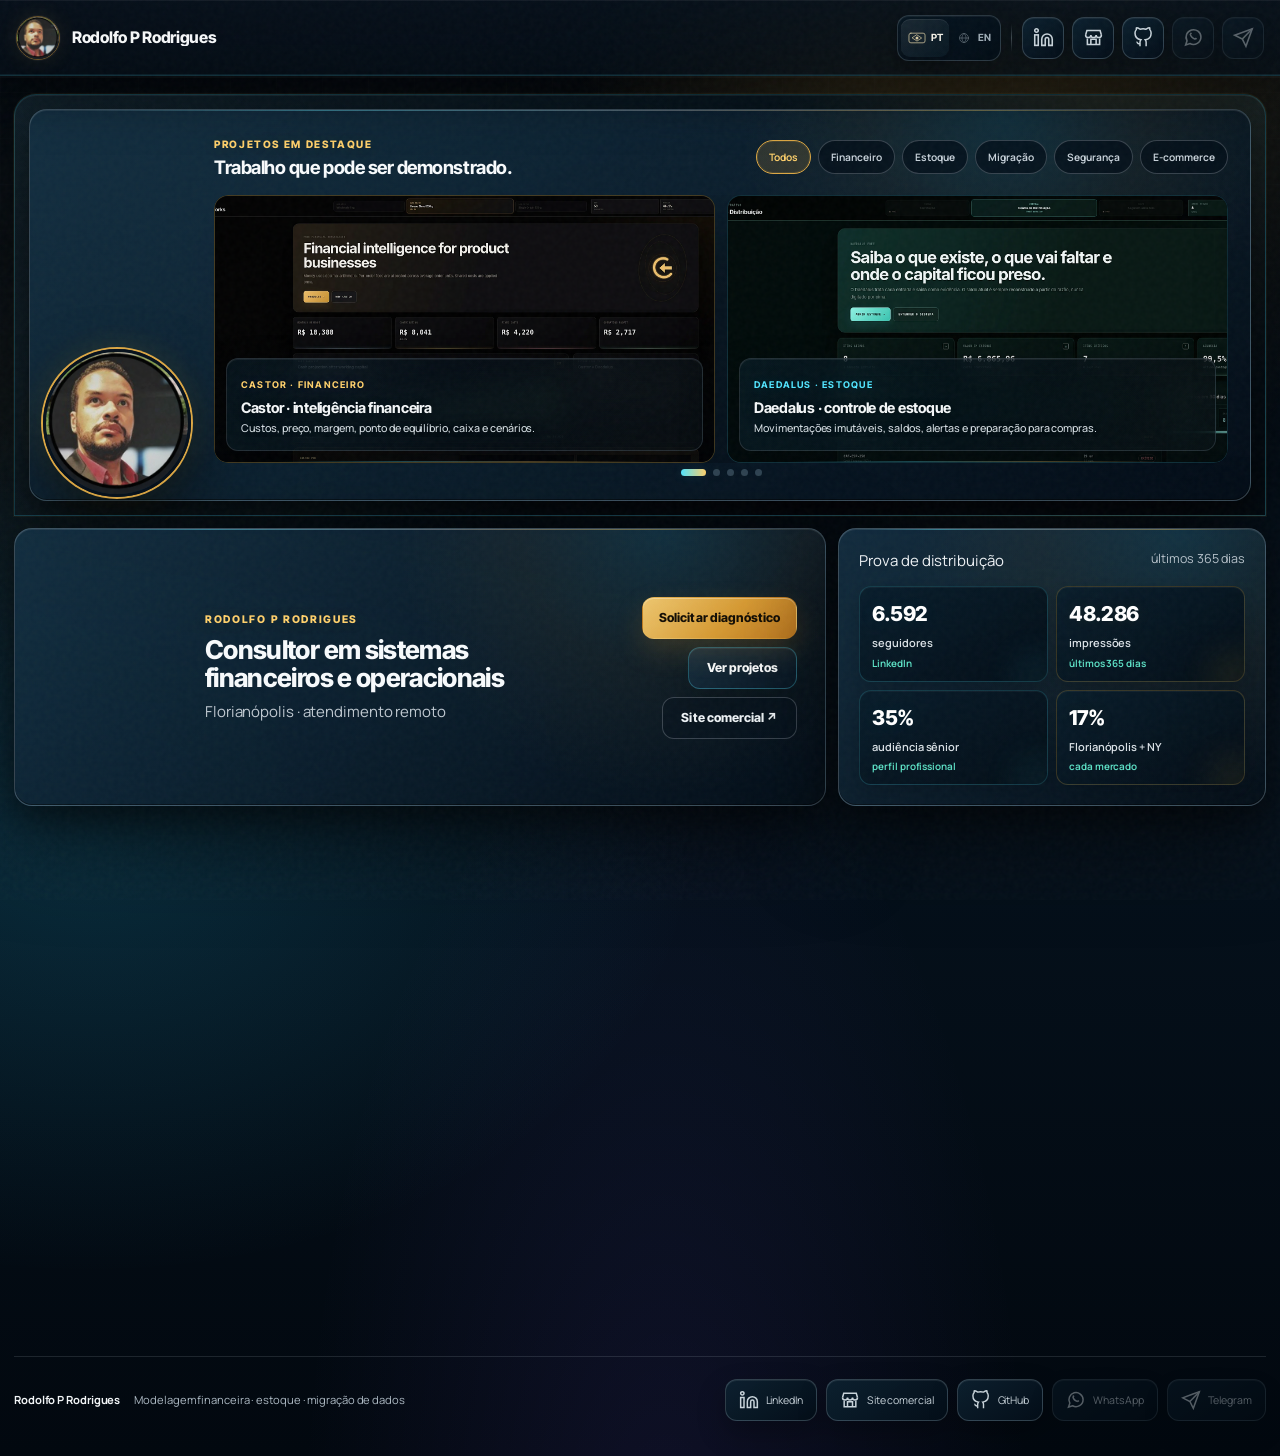
==== index.html @ dbf8c227 "Publish portfolio" ====
<!doctype html>
<html lang="pt-BR">
<head>
  <meta charset="utf-8">
  <meta name="viewport" content="width=device-width,initial-scale=1,viewport-fit=cover">
  <meta name="description" content="Portfólio responsivo de Rodolfo P Rodrigues: modelagem financeira, controle de estoque, migração de planilhas e sistemas de decisão.">
  <meta name="theme-color" content="#07111c">
  <meta name="version" content="0.6.9">
  <title>Rodolfo P Rodrigues · Portfólio</title>
  <meta property="og:title" content="Rodolfo P Rodrigues · Portfólio">
  <meta property="og:description" content="Modelagem financeira, controle de estoque, migração de dados e sistemas de decisão para pequenos negócios.">
  <meta property="og:type" content="website">
  <meta name="twitter:card" content="summary_large_image">
  <link rel="icon" href="assets/favicon.svg" type="image/svg+xml">
  <link rel="manifest" href="manifest.webmanifest">
  <link rel="preconnect" href="https://fonts.googleapis.com">
  <link rel="preconnect" href="https://fonts.gstatic.com" crossorigin>
  <link href="https://fonts.googleapis.com/css2?family=Inter+Tight:wght@500;600;700;800&family=Manrope:wght@400;500;600;700;800&display=swap" rel="stylesheet">
  <link rel="stylesheet" href="styles.css">
</head>
<body>
  <div class="grain" aria-hidden="true"></div>

  <header class="topbar">
    <div class="topbar-inner">
      <a class="brand-identity" href="#inicio" aria-label="Voltar ao início">
        <img src="assets/portrait.webp" alt="" aria-hidden="true" width="720" height="720">
        <strong>Rodolfo P Rodrigues</strong>
      </a>

      <div class="header-utilities" aria-label="Idioma e canais de contato">
        <div id="languageToggle" class="language-switch language-switch-header" role="group" aria-label="Idioma">
          <button type="button" data-lang="pt" aria-pressed="true" aria-label="Português do Brasil">
            <svg class="flag-glyph flag-glyph-br" viewBox="0 0 28 18" aria-hidden="true">
              <rect x="1.5" y="1.5" width="25" height="15" rx="3"></rect>
              <path d="M14 4.2 21.2 9 14 13.8 6.8 9Z"></path>
              <circle cx="14" cy="9" r="2.35"></circle>
            </svg>
            <span>PT</span>
          </button>
          <button type="button" data-lang="en" aria-pressed="false" aria-label="English, international">
            <svg class="flag-glyph globe-glyph" viewBox="0 0 28 18" aria-hidden="true">
              <circle cx="14" cy="9" r="7"></circle>
              <path d="M7 9h14M14 2c2.1 2 3.2 4.3 3.2 7S16.1 14 14 16M14 2c-2.1 2-3.2 4.3-3.2 7S11.9 14 14 16"></path>
            </svg>
            <span>EN</span>
          </button>
        </div>
        <span class="header-utility-divider" aria-hidden="true"></span>
        <div id="headerContacts" class="header-contact-row" aria-label="Canais de contato"></div>
      </div>
    </div>
  </header>


  <div class="scroll-progress" aria-hidden="true"><span id="scrollProgress"></span></div>
  <div id="siteToast" class="site-toast" role="status" aria-live="polite"></div>

  <main id="inicio">
    <!-- DESKTOP COMMAND CENTER -->
    <section class="layout desktop-command" aria-label="Portfólio desktop">
      <article class="hero-board">
        <section class="panel projects-panel hero-projects-panel" id="projetos">
          <header class="panel-heading project-deck-heading">
            <div>
              <p class="overline" data-i18n="featuredProjects">Projetos em destaque</p>
              <h3>Trabalho que pode ser demonstrado.</h3>
            </div>
            <div id="desktopProjectFilters" class="filter-group"></div>
          </header>
          <div class="classic-deck-shell">
            <button id="projectPrev" class="classic-deck-arrow classic-deck-prev" type="button" data-i18n-aria="previousProjects" aria-label="Projetos anteriores">‹</button>
            <div class="project-deck-viewport">
              <div id="desktopProjects" class="project-deck classic-project-deck" aria-live="polite"></div>
            </div>
            <button id="projectNext" class="classic-deck-arrow classic-deck-next" type="button" data-i18n-aria="nextProjects" aria-label="Próximos projetos">›</button>
          </div>
          <div id="projectDeckDots" class="classic-deck-dots" aria-label="Selecionar projeto"></div>
        </section>
        <img class="portrait portrait-desktop" src="assets/portrait.webp" alt="Retrato de Rodolfo P Rodrigues">
      </article>

      <section class="identity-grid" id="visao">
        <article class="profile-panel panel">
          <div>
            <p class="overline">Rodolfo P Rodrigues</p>
            <h2 data-copy="role">Consultor em sistemas financeiros e operacionais</h2>
            <p data-copy="location">Florianópolis · atendimento remoto</p>
          </div>
          <div class="profile-action-stack">
            <div class="profile-actions">
              <a class="cta" href="https://example.com/diagnostico" target="_blank" rel="noreferrer" data-i18n="diagnosis">Solicitar diagnóstico</a>
              <button class="button-secondary" data-scroll="#projetos" type="button" data-i18n="viewProjects">Ver projetos</button>
              <a class="button-ghost" href="https://example.com" target="_blank" rel="noreferrer" data-i18n="commercialSite">Site comercial ↗</a>
            </div>
          </div>
        </article>
        <aside class="metrics-panel panel">
          <header><span data-i18n="distributionProof">Prova de distribuição</span><small data-i18n="last365">últimos 365 dias</small></header>
          <div class="metrics-grid" id="desktopMetrics"></div>
        </aside>
      </section>

      <section class="command-grid">
        <article class="panel about-panel">
          <p class="overline" data-i18n="about">Sobre</p>
          <h3>Operação prática, modelagem rigorosa e software modular.</h3>
          <p>Conecto finanças, estoque, migração de dados e automação analítica para resolver problemas reais de pequenos negócios.</p>
          <ul>
            <li>Preços sem visão real da margem</li>
            <li>Estoque controlado por arquivos divergentes</li>
            <li>Dados espalhados em planilhas incompatíveis</li>
            <li>Decisões sem visão clara de caixa e risco</li>
          </ul>
        </article>

        <article class="panel deliver-panel" id="servicos">
          <p class="overline" data-i18n="deliver">O que entrego</p>
          <div id="desktopDeliverables" class="deliver-list"></div>
        </article>

        <aside class="panel service-cta">
          <div class="target-mark">◎</div>
          <p class="overline" data-i18n="services">Serviços</p>
          <h3>Do diagnóstico à implementação.</h3>
          <p>Projetos personalizados para organizar números, estoque e decisões.</p>
          <a href="https://example.com/diagnostico" target="_blank" rel="noreferrer" data-i18n="knowProcess">Conhecer o processo ↗</a>
        </aside>

      </section>

      <section class="method-board panel" id="metodo">
        <header class="panel-heading">
          <div><p class="overline" data-i18n="workMethod">Método de trabalho</p><h3>Uma sequência clara, sem caixa-preta.</h3></div>
          <a class="button-ghost" href="https://example.com/diagnostico" target="_blank" rel="noreferrer" data-i18n="applyBusiness">Aplicar ao seu negócio ↗</a>
        </header>
        <div id="desktopMethod" class="method-track"></div>
      </section>
    </section>

    <!-- TABLET CONSOLE -->
    <section class="layout tablet-console" aria-label="Portfólio tablet">
      <article class="tablet-hero">
        <div class="tablet-copy">
          <p class="overline" data-i18n="consultingImplementation">Consultoria + implementação</p>
          <h1>Da planilha à <em>operação confiável.</em></h1>
          <p data-copy="headline">Transformo planilhas dispersas em sistemas confiáveis de margem, estoque e decisão.</p>
          <div class="hero-actions">
            <a class="cta" href="https://example.com/diagnostico" target="_blank" rel="noreferrer" data-i18n="diagnosis">Solicitar diagnóstico</a>
            <button class="button-secondary" data-scroll="#tabletProjects" type="button" data-i18n="viewProjects">Ver projetos</button>
          </div>
        </div>
        <div id="tabletFeaturedProject" class="tablet-featured-slot" aria-label="Projeto em destaque"></div>
        <img class="portrait portrait-tablet" src="assets/portrait.webp" alt="Retrato de Rodolfo P Rodrigues">
      </article>

      <section class="tablet-identity panel">
        <div><p class="overline">Rodolfo P Rodrigues</p><h2 data-copy="role">Consultor em sistemas financeiros e operacionais</h2></div>
        <div class="tablet-action-stack">
          <a class="button-ghost" href="https://example.com" target="_blank" rel="noreferrer" data-i18n="commercialSite">Site comercial ↗</a>
        </div>
      </section>

      <section class="metrics-band panel" id="tabletMetrics"></section>

      <section class="tablet-tabs panel">
        <div class="tab-list" role="tablist" aria-label="Conteúdo do portfólio">
          <button role="tab" aria-selected="true" data-tab="overview" data-i18n="navOverview">Visão</button>
          <button role="tab" aria-selected="false" data-tab="services" data-i18n="navServices">Serviços</button>
          <button role="tab" aria-selected="false" data-tab="method" data-i18n="navMethod">Método</button>
        </div>
        <div class="tablet-tab-panel" data-panel="overview">
          <div class="tablet-about"><h3>O problema que resolvo</h3><p>Organizo custos, estoque e dados para que a operação possa ser medida, compreendida e melhorada.</p></div>
          <div class="tablet-deliver" id="tabletDeliverables"></div>
        </div>
        <div class="tablet-tab-panel" data-panel="services" hidden>
          <div class="tablet-service-grid" id="tabletServices"></div>
        </div>
        <div class="tablet-tab-panel" data-panel="method" hidden>
          <div class="tablet-method-grid" id="tabletMethod"></div>
        </div>
      </section>

      <section class="panel tablet-projects" id="tabletProjects">
        <header class="panel-heading"><div><p class="overline">Projetos</p><h3>Casos e demonstrações</h3></div></header>
        <div id="tabletProjectStrip" class="horizontal-scroll"></div>
      </section>

      <section class="tablet-bottom-grid">
        <article class="panel"><p class="overline" data-i18n="experience">Experiência</p><div id="tabletExperience"></div></article>
        <article class="panel commercial-bridge"><p class="overline">Próximo passo</p><h3>Leve o diagnóstico para o site comercial.</h3><a class="cta" href="https://example.com/diagnostico" data-i18n="diagnosis">Solicitar diagnóstico</a></article>
      </section>
    </section>

    <!-- MOBILE DOSSIER -->
    <section class="layout mobile-dossier" aria-label="Portfólio mobile">
      <article class="mobile-hero">
        <div id="mobileFeaturedProject" class="mobile-featured-slot" aria-label="Projeto em destaque"></div>
        <div class="mobile-hero-shade"></div>
        <img class="portrait portrait-mobile" src="assets/portrait.webp" alt="Retrato de Rodolfo P Rodrigues">
      </article>

      <section class="mobile-identity">
        <p class="overline">Rodolfo P Rodrigues</p>
        <h1 data-copy="role">Consultor em sistemas financeiros e operacionais</h1>
        <p data-copy="headline">Transformo planilhas dispersas em sistemas confiáveis de margem, estoque e decisão.</p>
        <div class="mobile-actions">
          <a class="cta cta-diagnosis" href="https://example.com/diagnostico" data-i18n="diagnosis">Solicitar diagnóstico</a>
          <a class="button-secondary" href="#mobileProjects" data-i18n="viewProjects">Ver projetos</a>
        </div>
      </section>

      <section class="mobile-metrics" id="mobileMetrics"></section>

      <nav class="mobile-tabbar" aria-label="Seções">
        <button aria-selected="true" data-mobile-tab="overview" data-i18n="navOverview">Visão</button>
        <button aria-selected="false" data-mobile-tab="services" data-i18n="navServices">Serviços</button>
        <button aria-selected="false" data-mobile-tab="projects" data-i18n="navProjects">Projetos</button>
      </nav>

      <section class="mobile-panel" data-mobile-panel="overview">
        <article class="panel compact-panel">
          <p class="overline" data-i18n="whatISolve">O que resolvo</p>
          <h2 data-i18n="clearNumbers">Números claros. Estoque sob controle. Decisões com segurança.</h2>
          <ul><li>Margem e preço</li><li>Movimentações e reposição</li><li>Planilhas e cadastros</li><li>Dashboards e implementação</li></ul>
        </article>
        <article class="panel compact-panel">
          <p class="overline" data-i18n="experience">Experiência</p>
          <div id="mobileExperience"></div>
        </article>
      </section>

      <section class="mobile-panel" data-mobile-panel="services" hidden>
        <div id="mobileServices" class="mobile-service-list"></div>
      </section>

      <section class="mobile-panel" data-mobile-panel="projects" hidden id="mobileProjects">
        <div id="mobileProjectStrip" class="mobile-project-list"></div>
      </section>

      <section class="panel mobile-method">
        <p class="overline" data-i18n="method">Método</p>
        <div id="mobileMethod"></div>
      </section>
    </section>
  </main>

  <footer>
    <div><strong>Rodolfo P Rodrigues</strong><span data-i18n="footerFocus">Modelagem financeira · estoque · migração de dados</span></div>
    <div id="footerContacts" class="footer-contacts" aria-label="Canais de contato"></div>
  </footer>

  <dialog id="projectModal" class="project-modal">
    <button id="modalClose" class="modal-close" aria-label="Fechar">×</button>
    <img id="modalImage" alt="">
    <div><p id="modalTag" class="overline"></p><h2 id="modalTitle"></h2><p id="modalDetail"></p><a id="modalLink" class="cta" target="_blank" rel="noreferrer" data-i18n="knowSolution">Conhecer a solução ↗</a></div>
  </dialog>

  <a class="mobile-sticky-cta" href="https://example.com/diagnostico" data-i18n="diagnosis">Solicitar diagnóstico</a>

  <script src="content.js"></script>
  <script src="app.js"></script>
</body>
</html>
---- styles.css ----
:root{
  --bg:#06101a;--bg2:#0a1723;--surface:#0c1a27;--surface2:#102333;--surface3:#142b3e;
  --text:#f3f6f7;--muted:#9daab5;--gold:#d9a13e;--gold2:#f4c35a;--teal:#37c6ae;
  --line:rgba(255,255,255,.09);--lineGold:rgba(217,161,62,.34);--shadow:0 24px 70px rgba(0,0,0,.36);
  --radius:18px;--max:1360px;
}
*{box-sizing:border-box}html{scroll-behavior:smooth}body{margin:0;background:
  radial-gradient(circle at 82% -20%,rgba(217,161,62,.14),transparent 33%),
  radial-gradient(circle at 10% 82%,rgba(55,198,174,.08),transparent 32%),var(--bg);
  color:var(--text);font:15px/1.5 Inter,ui-sans-serif,system-ui,-apple-system,BlinkMacSystemFont,"Segoe UI",sans-serif;overflow-x:hidden}
body:before{content:"";position:fixed;inset:0;pointer-events:none;background-image:linear-gradient(rgba(255,255,255,.015) 1px,transparent 1px),linear-gradient(90deg,rgba(255,255,255,.015) 1px,transparent 1px);background-size:46px 46px;mask-image:linear-gradient(to bottom,black,transparent 65%);z-index:-1}
.grain{position:fixed;inset:0;pointer-events:none;opacity:.05;z-index:200;background-image:url("data:image/svg+xml,%3Csvg viewBox='0 0 180 180' xmlns='http://www.w3.org/2000/svg'%3E%3Cfilter id='n'%3E%3CfeTurbulence type='fractalNoise' baseFrequency='.95' numOctaves='2' stitchTiles='stitch'/%3E%3C/filter%3E%3Crect width='100%25' height='100%25' filter='url(%23n)' opacity='.6'/%3E%3C/svg%3E")}
a{color:inherit;text-decoration:none}button{font:inherit;color:inherit}img{display:block;max-width:100%}
button,a{outline-offset:3px}button:focus-visible,a:focus-visible{outline:2px solid var(--gold2)}
.topbar{height:64px;position:sticky;top:0;z-index:100;display:flex;align-items:center;gap:28px;padding:0 max(18px,calc((100vw - var(--max))/2));background:rgba(5,13,21,.9);backdrop-filter:blur(18px);border-bottom:1px solid var(--line)}
.brand{display:flex;align-items:center;gap:10px;min-width:260px}.brand img{width:34px;height:34px;border-radius:50%;object-fit:cover;border:1px solid var(--lineGold)}.brand span{display:grid}.brand strong{font-size:.86rem}.brand small{font-size:.67rem;color:var(--muted)}
.desktop-nav{display:flex;gap:22px;margin-left:auto}.desktop-nav a{font-size:.78rem;color:#c8d0d7}.desktop-nav a:hover{color:var(--gold2)}
.top-actions{display:flex;align-items:center;gap:8px}.icon-button,.menu-toggle{height:36px;border:1px solid var(--line);background:#0a1621;border-radius:10px;padding:0 12px;cursor:pointer}.menu-toggle{display:none;font-size:1.1rem}.cta,.button-secondary,.button-ghost{display:inline-flex;align-items:center;justify-content:center;min-height:44px;padding:0 18px;border-radius:12px;font-weight:800;font-size:.78rem;letter-spacing:.01em;cursor:pointer;border:1px solid transparent}
.cta{background:linear-gradient(135deg,var(--gold2),#c88625);color:#171005;box-shadow:0 12px 30px rgba(217,161,62,.18)}
.cta:hover{filter:brightness(1.08)}.cta-small{min-height:36px;padding:0 14px}.button-secondary{background:#111f2d;border-color:var(--lineGold)}.button-ghost{background:transparent;border-color:var(--line);color:#d4dbe1}
.mobile-menu{display:none;position:fixed;inset:64px 0 auto 0;z-index:99;padding:12px 18px 18px;background:#07111bf2;border-bottom:1px solid var(--line);gap:6px}.mobile-menu[hidden]{display:none!important}.mobile-menu a{padding:12px;border-radius:10px;background:#0c1a27}
.layout{width:min(calc(100% - 28px),var(--max));margin:18px auto 0}.tablet-console,.mobile-dossier{display:none}
.panel{background:linear-gradient(145deg,rgba(15,31,45,.97),rgba(8,19,29,.98));border:1px solid var(--line);border-radius:var(--radius);box-shadow:var(--shadow)}
.overline{margin:0 0 7px;color:var(--gold2);font-size:.66rem;font-weight:900;letter-spacing:.15em;text-transform:uppercase}
.hero-board{position:relative;height:326px;overflow:hidden;border-radius:22px 22px 0 0;border:1px solid var(--line);background:linear-gradient(90deg,#06111c 0 41%,rgba(6,17,28,.82) 55%,rgba(6,17,28,.04) 100%)}
.hero-board:after{content:"";position:absolute;inset:auto 0 0;height:76px;background:linear-gradient(transparent,#07111d)}
.hero-copy{position:absolute;z-index:4;left:190px;top:40px;width:560px}.hero-copy h1{font-size:clamp(2.4rem,4.2vw,4.8rem);line-height:.93;letter-spacing:-.055em;margin:0 0 16px;text-transform:uppercase}.hero-copy h1 em{font-style:normal;color:var(--gold2)}.hero-copy>p:not(.overline){width:480px;color:#d0d8de;margin:0;font-size:1.02rem}.hero-pills{display:flex;gap:8px;margin-top:20px;flex-wrap:wrap}.hero-pill{padding:8px 11px;border-radius:9px;border:1px solid var(--lineGold);background:rgba(7,18,28,.72);font-size:.68rem;color:#e4e8eb}
.hero-art{position:absolute;right:-4px;top:-160px;width:760px;z-index:1;filter:saturate(.94)}.hero-art:before{content:"";position:absolute;inset:0;background:linear-gradient(90deg,#06111c 0%,transparent 36%);z-index:2}.hero-art img{width:100%;height:690px;object-fit:cover;object-position:center}
.portrait{object-fit:cover;border-radius:50%;border:3px solid #07111c;box-shadow:0 0 0 2px var(--gold),0 18px 44px rgba(0,0,0,.45);z-index:8}.portrait-desktop{position:absolute;width:146px;height:146px;left:26px;bottom:-8px}
.identity-grid{display:grid;grid-template-columns:1.9fr 1fr;gap:12px;margin-top:12px}.profile-panel{min-height:150px;padding:25px 28px 24px 190px;display:flex;align-items:center;justify-content:space-between;gap:22px}.profile-panel h2{margin:0;font-size:1.45rem;line-height:1.15}.profile-panel p:last-child{margin:7px 0 0;color:var(--muted)}.profile-actions{display:flex;gap:8px;flex-wrap:wrap;justify-content:flex-end}
.metrics-panel{padding:20px}.metrics-panel header{display:flex;justify-content:space-between;color:#d8dfe4}.metrics-panel header small{color:var(--muted)}.metrics-grid{display:grid;grid-template-columns:1fr 1fr;gap:8px;margin-top:13px}.metric{padding:10px 12px;border-radius:12px;background:#08141f;border:1px solid var(--line)}.metric strong{display:block;font-size:1.2rem}.metric span{font-size:.69rem;color:#d1d8de}.metric small{display:block;color:var(--teal);font-size:.62rem}
.command-grid{display:grid;grid-template-columns:1.1fr 1.05fr .78fr;grid-template-areas:"about deliver cta" "projects projects experience";gap:12px;margin-top:12px}.about-panel{grid-area:about}.deliver-panel{grid-area:deliver}.service-cta{grid-area:cta}.projects-panel{grid-area:projects}.experience-panel{grid-area:experience}.command-grid>.panel{padding:22px}.command-grid h3{margin:0 0 8px;font-size:1.05rem}.command-grid p{color:var(--muted);font-size:.78rem}.about-panel ul{list-style:none;padding:0;margin:14px 0 0;display:grid;gap:6px}.about-panel li{position:relative;padding-left:20px;font-size:.73rem;color:#cbd4da}.about-panel li:before{content:"✓";position:absolute;left:0;color:var(--teal);font-weight:900}
.deliver-list{display:grid;grid-template-columns:1fr 1fr;gap:8px}.deliver-item{display:flex;gap:10px;align-items:center;padding:10px;border-radius:11px;background:#08141f;border:1px solid var(--line);font-size:.72rem}.deliver-item svg{width:20px;color:var(--gold)}
.service-cta{background:linear-gradient(145deg,rgba(217,161,62,.13),rgba(11,24,35,.96));display:flex;flex-direction:column;justify-content:center}.target-mark{font-size:3.4rem;color:var(--gold);line-height:1}.service-cta a{color:var(--gold2);font-weight:800;font-size:.75rem}
.panel-heading{display:flex;align-items:end;justify-content:space-between;gap:16px}.panel-heading h3{margin:0}.filter-group{display:flex;gap:6px}.filter-group button{padding:7px 10px;border-radius:999px;border:1px solid var(--line);background:#08141f;font-size:.64rem;cursor:pointer}.filter-group button.active{border-color:var(--gold);color:var(--gold2)}
.project-strip{display:grid;grid-template-columns:repeat(3,1fr);gap:9px;margin-top:14px}.project-card{min-width:0;border:1px solid var(--line);border-radius:13px;overflow:hidden;background:#08141f;cursor:pointer;transition:.2s}.project-card:hover{transform:translateY(-3px);border-color:var(--lineGold)}.project-card img{width:100%;height:118px;object-fit:cover;object-position:top}.project-copy{padding:11px}.project-copy span{color:var(--gold2);font-size:.58rem;text-transform:uppercase;letter-spacing:.13em}.project-copy h4{font-size:.78rem;margin:4px 0}.project-copy p{margin:0;color:var(--muted);font-size:.66rem}
.experience-entry{display:grid;grid-template-columns:34px 1fr;gap:9px;padding:10px 0;border-bottom:1px solid var(--line)}.experience-entry:last-child{border-bottom:0}.experience-icon{width:34px;height:34px;display:grid;place-items:center;border-radius:9px;background:#152b3e;color:var(--gold)}.experience-entry strong{display:block;font-size:.72rem}.experience-entry span{display:block;color:var(--muted);font-size:.65rem}.experience-panel hr{border:0;border-top:1px solid var(--line);margin:14px 0}.mini-method{display:grid;grid-template-columns:1fr 1fr;gap:5px;padding:0;margin:0 0 12px;list-style-position:inside}.mini-method li{font-size:.65rem;color:#cbd4da}.experience-panel>a{font-size:.68rem;color:var(--gold2)}
.method-board{margin:12px 0 34px;padding:22px}.method-track{display:grid;grid-template-columns:repeat(6,1fr);gap:7px;margin-top:15px}.method-step{position:relative;text-align:left;padding:15px 12px;border:1px solid var(--line);border-radius:12px;background:#08141f;cursor:pointer}.method-step:after{content:"";position:absolute;top:26px;right:-8px;width:8px;height:1px;background:var(--gold)}.method-step:last-child:after{display:none}.method-step span{color:var(--gold);font-size:.62rem}.method-step strong{display:block;font-size:.7rem;margin:5px 0}.method-step p{margin:0;color:var(--muted);font-size:.62rem;max-height:0;opacity:0;overflow:hidden;transition:.22s}.method-step.open{border-color:var(--lineGold)}.method-step.open p{max-height:90px;opacity:1;margin-top:7px}
footer{width:min(calc(100% - 28px),var(--max));margin:0 auto;padding:22px 0 35px;border-top:1px solid var(--line);display:flex;justify-content:space-between;color:var(--muted);font-size:.7rem}footer div{display:flex;gap:14px;align-items:center}footer span{display:block}
.project-modal{width:min(900px,calc(100% - 26px));border:1px solid var(--lineGold);border-radius:22px;background:#07121d;color:var(--text);padding:0;box-shadow:0 40px 120px rgba(0,0,0,.65)}.project-modal::backdrop{background:rgba(0,0,0,.78);backdrop-filter:blur(8px)}.project-modal[open]{display:grid;grid-template-columns:1.25fr .75fr}.project-modal>img{width:100%;height:100%;min-height:430px;object-fit:cover;object-position:top}.project-modal>div{padding:34px}.project-modal h2{font-size:1.7rem;line-height:1.1}.project-modal p:not(.overline){color:var(--muted)}.modal-close{position:absolute;right:12px;top:12px;width:38px;height:38px;border-radius:50%;border:1px solid var(--line);background:#07111c;color:white;font-size:1.4rem;cursor:pointer}
.mobile-sticky-cta{display:none}

@media(max-width:1199px){
  .mobile-menu:not([hidden]){display:grid}
  .desktop-command{display:none}.tablet-console{display:block;width:min(calc(100% - 28px),980px)}
  .desktop-nav,.desktop-only{display:none}.menu-toggle{display:inline-flex;align-items:center}.brand{min-width:0}.topbar{padding-inline:14px}.top-actions{margin-left:auto}
  .tablet-hero{position:relative;height:350px;border-radius:22px 22px 0 0;overflow:hidden;border:1px solid var(--line);background:linear-gradient(90deg,#06111c 0 48%,rgba(6,17,28,.25))}
  .tablet-copy{position:absolute;z-index:4;left:45px;top:45px;width:52%}.tablet-copy h1{font-size:clamp(2.7rem,7vw,4.8rem);line-height:.95;letter-spacing:-.05em;margin:0 0 14px}.tablet-copy h1 em{display:block;font-style:normal;color:var(--gold2)}.tablet-copy>p:not(.overline){color:#d0d8de}.hero-actions{display:flex;gap:8px;margin-top:18px}
  .tablet-art{position:absolute;right:-90px;top:-60px;width:590px;height:500px;object-fit:cover}.tablet-hero:after{content:"";position:absolute;inset:0;background:linear-gradient(90deg,rgba(6,17,28,.98) 0 42%,transparent 72%)}
  .portrait-tablet{position:absolute;width:120px;height:120px;left:28px;bottom:-5px}
  .tablet-identity{margin-top:10px;padding:22px 24px 22px 165px;display:flex;justify-content:space-between;align-items:center}.tablet-identity h2{margin:0;font-size:1.25rem}
  .metrics-band{margin-top:10px;padding:10px;display:grid;grid-template-columns:repeat(4,1fr);gap:8px}.metrics-band .metric{text-align:center}
  .tablet-tabs{margin-top:10px;padding:14px}.tab-list{display:flex;gap:7px;border-bottom:1px solid var(--line);padding-bottom:10px}.tab-list button{border:0;background:transparent;color:var(--muted);padding:8px 12px;cursor:pointer}.tab-list button[aria-selected=true]{color:var(--gold2);background:#0b1b28;border-radius:9px}.tablet-tab-panel{padding:18px 5px 5px}.tablet-tab-panel[data-panel=overview]{display:grid;grid-template-columns:.8fr 1.2fr;gap:14px}.tablet-about,.tablet-deliver{padding:18px;border-radius:14px;background:#08141f;border:1px solid var(--line)}.tablet-deliver{display:grid;grid-template-columns:1fr 1fr;gap:7px}.tablet-service-grid{display:grid;grid-template-columns:1fr 1fr;gap:8px}.tablet-method-grid{display:grid;grid-template-columns:repeat(3,1fr);gap:8px}
  .tablet-projects{margin-top:10px;padding:20px}.horizontal-scroll{display:flex;gap:10px;overflow:auto;scroll-snap-type:x mandatory;padding-bottom:5px}.horizontal-scroll .project-card{flex:0 0 52%;scroll-snap-align:start}
  .tablet-bottom-grid{display:grid;grid-template-columns:1fr 1fr;gap:10px;margin:10px 0 30px}.tablet-bottom-grid>.panel{padding:22px}.commercial-bridge{background:linear-gradient(145deg,rgba(217,161,62,.12),rgba(11,24,35,.96))}
  .method-card{padding:14px;border-radius:12px;background:#08141f;border:1px solid var(--line)}.method-card span{color:var(--gold);font-size:.62rem}.method-card strong{display:block;font-size:.75rem;margin:5px 0}.method-card p{margin:0;color:var(--muted);font-size:.65rem}
}
@media(max-width:767px){
  body{padding-bottom:70px}.tablet-console{display:none}.mobile-dossier{display:block;width:100%;margin-top:0}.topbar{height:58px}.brand strong{font-size:.75rem}.brand small{display:none}.cta-small{display:none}.icon-button{height:34px}.menu-toggle{height:34px}
  .mobile-hero{position:relative;height:230px;overflow:hidden;background:#07111c}.mobile-hero-art{position:absolute;right:-80px;top:-90px;width:570px;height:440px;object-fit:cover}.mobile-hero-shade{position:absolute;inset:0;background:linear-gradient(180deg,rgba(6,17,28,.06),rgba(6,17,28,.88)),linear-gradient(90deg,rgba(6,17,28,.82),transparent)}.portrait-mobile{position:absolute;width:96px;height:96px;left:18px;bottom:-2px}
  .mobile-identity{padding:18px 16px 14px}.mobile-identity h1{font-size:1.55rem;line-height:1.08;margin:0 0 10px}.mobile-identity>p:not(.overline){color:var(--muted);margin:0}.mobile-actions{display:grid;grid-template-columns:1fr 1fr;gap:8px;margin-top:16px}
  .mobile-metrics{padding:0 12px 12px;display:grid;grid-template-columns:1fr 1fr;gap:8px}.mobile-metrics .metric{padding:12px}
  .mobile-tabbar{position:sticky;top:58px;z-index:70;display:grid;grid-template-columns:repeat(3,1fr);gap:6px;padding:9px 12px;background:#06101af2;border-block:1px solid var(--line);backdrop-filter:blur(14px)}.mobile-tabbar button{border:1px solid var(--line);border-radius:10px;background:#0a1723;padding:10px 5px;font-size:.72rem;cursor:pointer}.mobile-tabbar button[aria-selected=true]{border-color:var(--gold);color:var(--gold2)}
  .mobile-panel{padding:10px 12px}.compact-panel{padding:18px;margin-bottom:9px}.compact-panel h2{font-size:1.15rem;line-height:1.18}.compact-panel ul{padding-left:18px;color:#cbd4da}.mobile-service-list{display:grid;gap:8px}.mobile-service-card{padding:15px;border-radius:14px;background:#0b1925;border:1px solid var(--line)}.mobile-service-card header{display:flex;gap:10px;align-items:center}.mobile-service-card svg{width:23px;color:var(--gold)}.mobile-service-card h3{font-size:.9rem;margin:0}.mobile-service-card p{font-size:.72rem;color:var(--muted)}.mobile-service-card a{font-size:.7rem;color:var(--gold2)}
  .mobile-project-list{display:grid;gap:10px}.mobile-project-list .project-card img{height:180px}
  .mobile-method{margin:10px 12px 22px;padding:18px}.mobile-method-entry{border-bottom:1px solid var(--line)}.mobile-method-entry button{width:100%;display:flex;align-items:center;justify-content:space-between;padding:13px 0;border:0;background:transparent;text-align:left}.mobile-method-entry button span{color:var(--gold);font-size:.64rem}.mobile-method-entry p{display:none;color:var(--muted);font-size:.72rem;margin:0 0 13px}.mobile-method-entry.open p{display:block}
  footer{display:grid;gap:12px;padding-inline:14px}.mobile-sticky-cta{display:flex;position:fixed;z-index:120;left:12px;right:12px;bottom:calc(10px + env(safe-area-inset-bottom));height:48px;align-items:center;justify-content:center;border-radius:13px;background:linear-gradient(135deg,var(--gold2),#c88625);color:#171005;font-weight:900;box-shadow:0 16px 40px rgba(0,0,0,.48)}
  .project-modal[open]{display:block}.project-modal>img{height:230px;min-height:0}.project-modal>div{padding:22px}
}
@media(max-width:420px){.brand span{display:none}.mobile-actions{grid-template-columns:1fr}.mobile-hero{height:210px}.mobile-hero-art{right:-115px}}
@media(prefers-reduced-motion:reduce){*{scroll-behavior:auto!important;transition:none!important;animation:none!important}}


/* ==========================================================
   v0.3.0 Visual System Upgrade
   Typography, contrast, glass, depth and motion
   ========================================================== */
:root{
  --font-body:"Manrope",ui-sans-serif,system-ui,-apple-system,BlinkMacSystemFont,"Segoe UI",sans-serif;
  --font-display:"Inter Tight","Manrope",ui-sans-serif,system-ui,sans-serif;
  --bg:#030b13;
  --bg2:#07131f;
  --surface:rgba(11,27,41,.78);
  --surface2:rgba(15,36,53,.78);
  --surface3:rgba(20,47,68,.82);
  --text:#f7fafc;
  --muted:#b9c4ce;
  --muted-strong:#d6dee5;
  --gold:#dda845;
  --gold2:#ffd16c;
  --teal:#45d5ba;
  --line:rgba(214,229,240,.13);
  --lineStrong:rgba(225,236,244,.22);
  --lineGold:rgba(238,179,73,.46);
  --glass:linear-gradient(145deg,rgba(18,41,59,.82),rgba(6,18,29,.72));
  --shadow:0 24px 70px rgba(0,0,0,.46),0 3px 16px rgba(0,0,0,.26);
  --shadow-soft:0 16px 44px rgba(0,0,0,.34);
  --shadow-hover:0 28px 80px rgba(0,0,0,.52),0 0 0 1px rgba(236,181,77,.16);
  --radius:18px;
  --ease:cubic-bezier(.2,.78,.22,1);
}
html{color-scheme:dark}
body{
  font-family:var(--font-body);
  font-size:15px;
  line-height:1.62;
  letter-spacing:-.006em;
  background:
    radial-gradient(ellipse at 80% -12%,rgba(217,161,62,.20),transparent 34%),
    radial-gradient(ellipse at 8% 70%,rgba(38,133,156,.13),transparent 35%),
    linear-gradient(180deg,#030a12 0%,#06121d 48%,#030a12 100%);
}
body:after{
  content:"";position:fixed;z-index:-2;inset:-20%;pointer-events:none;
  background:conic-gradient(from 160deg at 70% 18%,transparent 0 20%,rgba(221,168,69,.055) 25%,transparent 31% 100%);
  filter:blur(36px);animation:ambient-drift 18s ease-in-out infinite alternate;
}
@keyframes ambient-drift{to{transform:translate3d(-2.5%,2%,0) rotate(2deg)}}

h1,h2,h3,h4,.brand strong,.overline,.metric strong,.cta,.button-secondary,.button-ghost{
  font-family:var(--font-display);
}
h1,h2,h3,h4{color:var(--text);text-wrap:balance}
p,li{max-width:72ch}
.overline{color:var(--gold2);font-weight:800;letter-spacing:.16em;text-shadow:0 1px 18px rgba(244,195,90,.16)}

.topbar{
  background:linear-gradient(180deg,rgba(7,17,27,.92),rgba(5,14,23,.78));
  border-bottom:1px solid var(--lineStrong);
  box-shadow:0 12px 36px rgba(0,0,0,.24);
  backdrop-filter:blur(22px) saturate(135%);
  -webkit-backdrop-filter:blur(22px) saturate(135%);
  transition:height .3s var(--ease),background .3s var(--ease),box-shadow .3s var(--ease);
}
.topbar.scrolled{background:rgba(4,12,20,.94);box-shadow:0 16px 44px rgba(0,0,0,.42)}
.brand strong{font-weight:750;letter-spacing:.005em}.brand small{color:#aebbc5;font-weight:500}
.desktop-nav a{position:relative;color:#d2d9df;font-weight:600;transition:color .22s var(--ease),transform .22s var(--ease)}
.desktop-nav a:after{content:"";position:absolute;left:50%;right:50%;bottom:-8px;height:2px;background:linear-gradient(90deg,var(--gold),var(--gold2));border-radius:2px;transition:left .25s var(--ease),right .25s var(--ease)}
.desktop-nav a:hover{color:#fff;transform:translateY(-1px)}.desktop-nav a:hover:after{left:0;right:0}
.icon-button,.menu-toggle{background:rgba(11,26,39,.72);border-color:var(--lineStrong);box-shadow:inset 0 1px 0 rgba(255,255,255,.05);transition:.22s var(--ease)}
.icon-button:hover,.menu-toggle:hover{border-color:var(--lineGold);background:rgba(20,42,58,.9);transform:translateY(-1px)}

.panel,
.hero-board,
.tablet-hero,
.tablet-tabs,
.mobile-identity,
.mobile-metrics .metric,
.mobile-tabbar,
.project-modal{
  isolation:isolate;
}
.panel{
  position:relative;
  background:var(--glass);
  border:1px solid var(--lineStrong);
  box-shadow:var(--shadow),inset 0 1px 0 rgba(255,255,255,.055),inset 0 -1px 0 rgba(0,0,0,.28);
  backdrop-filter:blur(18px) saturate(125%);
  -webkit-backdrop-filter:blur(18px) saturate(125%);
  transition:transform .36s var(--ease),border-color .36s var(--ease),box-shadow .36s var(--ease),background .36s var(--ease);
  overflow:hidden;
}
.panel:before{
  content:"";position:absolute;z-index:-1;inset:0;pointer-events:none;
  background:radial-gradient(450px circle at var(--mx,80%) var(--my,0%),rgba(255,255,255,.07),transparent 38%);
  opacity:.78;
}
.panel:after{
  content:"";position:absolute;z-index:-1;left:0;right:0;top:0;height:1px;
  background:linear-gradient(90deg,transparent,rgba(255,255,255,.20),transparent);
}
.panel:hover{border-color:rgba(238,179,73,.33);box-shadow:var(--shadow-hover);transform:translateY(-2px)}

.hero-board{
  border-color:var(--lineStrong);
  box-shadow:0 34px 100px rgba(0,0,0,.56),inset 0 1px 0 rgba(255,255,255,.06);
  background:linear-gradient(90deg,rgba(3,12,20,.98) 0 39%,rgba(5,15,24,.86) 52%,rgba(6,17,28,.04) 100%);
}
.hero-board:before{content:"";position:absolute;z-index:3;inset:0;pointer-events:none;background:linear-gradient(90deg,rgba(255,255,255,.028),transparent 33%),linear-gradient(180deg,rgba(255,255,255,.02),transparent 40%)}
.hero-copy h1{font-family:var(--font-display);font-weight:800;letter-spacing:-.06em;text-shadow:0 4px 30px rgba(0,0,0,.38)}
.hero-copy>p:not(.overline){color:#e0e7ec;font-weight:500;line-height:1.7;text-shadow:0 2px 16px rgba(0,0,0,.5)}
.hero-pill{background:rgba(8,23,35,.72);border-color:rgba(238,179,73,.38);color:#f1f4f6;font-weight:650;box-shadow:inset 0 1px 0 rgba(255,255,255,.04);backdrop-filter:blur(10px);transition:.25s var(--ease)}
.hero-pill:hover{background:rgba(28,49,63,.88);border-color:var(--gold);transform:translateY(-2px)}
.hero-art{filter:saturate(1.02) contrast(1.04);transition:transform 1.1s var(--ease),filter .5s var(--ease)}
.hero-board:hover .hero-art{transform:translate3d(-8px,0,0) scale(1.012);filter:saturate(1.08) contrast(1.07)}
.portrait{border-color:#07111c;box-shadow:0 0 0 2px var(--gold),0 22px 55px rgba(0,0,0,.56),0 0 34px rgba(217,161,62,.13)}

.profile-panel h2{font-size:1.62rem;font-weight:750;line-height:1.1;letter-spacing:-.025em}.profile-panel p:last-child{color:#c0cad2}
.metrics-panel header,.panel-heading{color:#eef2f5}.metrics-panel header small{color:#b7c2cb}
.metric{background:linear-gradient(145deg,rgba(5,17,27,.84),rgba(10,30,43,.72));border-color:var(--lineStrong);box-shadow:inset 0 1px 0 rgba(255,255,255,.04),0 8px 22px rgba(0,0,0,.18);transition:.28s var(--ease)}
.metric:hover{transform:translateY(-2px);border-color:rgba(69,213,186,.32)}
.metric strong{font-size:1.28rem;font-weight:800;color:#fff;letter-spacing:-.03em}.metric span{color:#dbe2e7;font-weight:600}.metric small{color:#5ce0c5;font-weight:650}
.command-grid p,.project-copy p,.method-step p,.experience-entry span{color:#b7c3cc}
.command-grid h3,.panel-heading h3{font-size:1.14rem;font-weight:730;letter-spacing:-.018em}
.about-panel li{color:#d7dfe4}.deliver-item{background:rgba(5,18,29,.72);border-color:var(--lineStrong);color:#eef3f6;font-weight:610;transition:.24s var(--ease)}.deliver-item:hover{transform:translateX(3px);background:rgba(15,37,52,.86);border-color:var(--lineGold)}
.service-cta{background:linear-gradient(145deg,rgba(217,161,62,.17),rgba(9,24,36,.78));}.service-cta p{color:#d2dbe1}.target-mark{text-shadow:0 0 38px rgba(217,161,62,.32)}
.filter-group button{background:rgba(5,17,27,.76);border-color:var(--lineStrong);color:#c8d2da;font-weight:650;transition:.22s var(--ease)}.filter-group button:hover{border-color:var(--lineGold);color:#fff;transform:translateY(-1px)}.filter-group button.active{background:rgba(217,161,62,.16);box-shadow:0 0 0 1px rgba(217,161,62,.16) inset}
.project-card{background:linear-gradient(145deg,rgba(8,24,36,.94),rgba(4,15,25,.92));border-color:var(--lineStrong);box-shadow:0 12px 32px rgba(0,0,0,.24);transition:transform .38s var(--ease),border-color .38s var(--ease),box-shadow .38s var(--ease)}
.project-card img{transition:transform .65s var(--ease),filter .45s var(--ease);filter:saturate(.92) contrast(1.02)}
.project-card:hover{transform:translateY(-6px);border-color:rgba(238,179,73,.52);box-shadow:0 24px 55px rgba(0,0,0,.46),0 0 0 1px rgba(238,179,73,.10)}
.project-card:hover img{transform:scale(1.045);filter:saturate(1.08) contrast(1.08)}
.project-copy h4{font-size:.82rem;line-height:1.25}.project-copy p{line-height:1.55}
.experience-entry strong{color:#f1f5f7;font-weight:680}.experience-icon{background:linear-gradient(145deg,#18344a,#0d2232);border:1px solid var(--lineStrong);box-shadow:inset 0 1px 0 rgba(255,255,255,.06)}
.method-step{background:linear-gradient(145deg,rgba(7,22,34,.88),rgba(4,15,24,.9));border-color:var(--lineStrong);box-shadow:0 9px 25px rgba(0,0,0,.2);transition:.28s var(--ease)}.method-step:hover{transform:translateY(-3px);border-color:var(--lineGold)}.method-step strong{color:#f3f6f8;font-weight:690}.method-step.open{background:linear-gradient(145deg,rgba(29,48,60,.88),rgba(7,21,31,.94));box-shadow:0 18px 42px rgba(0,0,0,.32)}

.cta,.button-secondary,.button-ghost{font-weight:760;letter-spacing:.005em;transition:transform .22s var(--ease),box-shadow .22s var(--ease),filter .22s var(--ease),border-color .22s var(--ease),background .22s var(--ease)}
.cta{position:relative;overflow:hidden;background:linear-gradient(135deg,#ffd76f 0%,#e7aa39 52%,#c88020 100%);box-shadow:0 14px 30px rgba(217,161,62,.24),inset 0 1px 0 rgba(255,255,255,.38)}
.cta:after{content:"";position:absolute;top:-40%;bottom:-40%;width:40px;left:-70px;transform:rotate(18deg);background:linear-gradient(90deg,transparent,rgba(255,255,255,.45),transparent);transition:left .65s var(--ease)}.cta:hover:after{left:calc(100% + 40px)}
.cta:hover{transform:translateY(-2px);box-shadow:0 20px 40px rgba(217,161,62,.34),inset 0 1px 0 rgba(255,255,255,.42)}
.button-secondary{background:linear-gradient(145deg,rgba(24,48,66,.92),rgba(8,22,34,.92));border-color:rgba(238,179,73,.38);box-shadow:inset 0 1px 0 rgba(255,255,255,.06),0 10px 24px rgba(0,0,0,.2)}.button-secondary:hover{transform:translateY(-2px);border-color:var(--gold);background:linear-gradient(145deg,rgba(34,59,77,.96),rgba(10,27,41,.96))}
.button-ghost{border-color:var(--lineStrong);color:#edf2f5;background:rgba(7,20,31,.38)}.button-ghost:hover{transform:translateY(-2px);border-color:var(--lineGold);background:rgba(17,38,53,.7)}

/* Motion system */
.js .reveal{opacity:0;transform:translateY(18px) scale(.992);filter:blur(2px);transition:opacity .65s var(--ease),transform .65s var(--ease),filter .65s var(--ease)}
.js .reveal.is-visible{opacity:1;transform:none;filter:none}
.js .reveal[data-delay="1"]{transition-delay:.06s}.js .reveal[data-delay="2"]{transition-delay:.12s}.js .reveal[data-delay="3"]{transition-delay:.18s}.js .reveal[data-delay="4"]{transition-delay:.24s}
.hero-copy>*{animation:hero-enter .72s var(--ease) both}.hero-copy>*:nth-child(2){animation-delay:.05s}.hero-copy>*:nth-child(3){animation-delay:.12s}.hero-copy>*:nth-child(4){animation-delay:.18s}.portrait-desktop{animation:portrait-enter .8s .12s var(--ease) both}
@keyframes hero-enter{from{opacity:0;transform:translateY(18px);filter:blur(4px)}to{opacity:1;transform:none;filter:none}}
@keyframes portrait-enter{from{opacity:0;transform:translateY(18px) scale(.94)}to{opacity:1;transform:none}}

.project-modal{background:linear-gradient(145deg,rgba(11,28,42,.96),rgba(4,14,23,.98));backdrop-filter:blur(20px) saturate(125%);box-shadow:0 50px 150px rgba(0,0,0,.72),inset 0 1px 0 rgba(255,255,255,.07)}
.project-modal[open]{animation:modal-in .35s var(--ease) both}.project-modal::backdrop{animation:backdrop-in .3s ease both}@keyframes modal-in{from{opacity:0;transform:translateY(18px) scale(.985)}to{opacity:1;transform:none}}@keyframes backdrop-in{from{opacity:0}to{opacity:1}}

footer{color:#aebac4}footer strong{color:#f1f4f6}

@media(max-width:1199px){
  .tablet-hero{border-color:var(--lineStrong);box-shadow:var(--shadow);background:linear-gradient(90deg,rgba(3,12,20,.98) 0 48%,rgba(6,17,28,.22));backdrop-filter:blur(16px)}
  .tablet-copy h1{font-family:var(--font-display);font-weight:800;text-shadow:0 4px 28px rgba(0,0,0,.42)}
  .tablet-copy>p:not(.overline){color:#e0e7eb;font-weight:500}
  .tablet-tabs{background:var(--glass);border-color:var(--lineStrong);box-shadow:var(--shadow);backdrop-filter:blur(18px)}
  .tab-list button{font-family:var(--font-display);font-weight:680;color:#bcc7cf;transition:.22s var(--ease)}.tab-list button:hover{color:#fff;background:rgba(255,255,255,.04);border-radius:9px}.tab-list button[aria-selected=true]{color:var(--gold2);box-shadow:inset 0 0 0 1px rgba(217,161,62,.18)}
  .tablet-about,.tablet-deliver,.method-card{background:linear-gradient(145deg,rgba(7,22,34,.88),rgba(4,15,24,.88));border-color:var(--lineStrong)}
}
@media(max-width:767px){
  body{font-size:15px}.mobile-hero{box-shadow:0 26px 60px rgba(0,0,0,.5)}
  .mobile-identity{background:linear-gradient(180deg,rgba(8,23,35,.95),rgba(5,16,26,.84));border-bottom:1px solid var(--lineStrong);backdrop-filter:blur(16px)}
  .mobile-identity h1{font-family:var(--font-display);font-weight:780;letter-spacing:-.025em}.mobile-identity>p:not(.overline){color:#c9d3db;line-height:1.7}
  .mobile-tabbar{background:rgba(4,13,22,.88);border-color:var(--lineStrong);box-shadow:0 12px 30px rgba(0,0,0,.34);backdrop-filter:blur(20px) saturate(125%)}
  .mobile-tabbar button{font-family:var(--font-display);font-weight:700;border-color:var(--lineStrong);color:#c7d0d8;background:linear-gradient(145deg,rgba(14,32,46,.86),rgba(6,18,28,.9));transition:.22s var(--ease)}.mobile-tabbar button[aria-selected=true]{background:rgba(217,161,62,.14);box-shadow:inset 0 0 0 1px rgba(217,161,62,.16)}
  .mobile-service-card{background:var(--glass);border-color:var(--lineStrong);box-shadow:var(--shadow-soft),inset 0 1px 0 rgba(255,255,255,.05);backdrop-filter:blur(16px);transition:.25s var(--ease)}.mobile-service-card:hover{transform:translateY(-2px);border-color:var(--lineGold)}.mobile-service-card p{color:#bdc8d0;line-height:1.65}
  .mobile-sticky-cta{font-family:var(--font-display);box-shadow:0 18px 44px rgba(0,0,0,.58),0 0 0 1px rgba(255,215,111,.18);transition:transform .22s var(--ease)}.mobile-sticky-cta:active{transform:scale(.985)}
}
@media(prefers-reduced-motion:reduce){body:after{animation:none}.hero-copy>*,.portrait-desktop{animation:none}.js .reveal{opacity:1;transform:none;filter:none}.hero-art,.project-card img{transition:none!important}}

/* Tablet hero legibility correction after rendered QA */
@media (min-width:768px) and (max-width:1199px){
  .tablet-hero{height:390px}
  .tablet-copy{left:44px;top:38px;width:50%}
  .tablet-copy h1{font-size:clamp(2.65rem,6.35vw,3.75rem);line-height:.96;margin-bottom:12px}
  .tablet-copy>p:not(.overline){max-width:390px;font-size:.95rem;line-height:1.62;margin:0}
  .tablet-copy .hero-actions{padding-left:100px;margin-top:16px;gap:7px}
  .tablet-copy .hero-actions .cta,.tablet-copy .hero-actions .button-secondary{min-height:42px;padding-inline:15px}
  .portrait-tablet{width:92px;height:92px;left:34px;bottom:13px}
  .tablet-art{right:-78px;top:-42px;width:580px;height:500px}
  .tablet-identity{padding:22px 24px}
}


/* ==========================================================
   v0.4.0 Contrast, Depth & Subtle Neon Layer
   ========================================================== */
:root{
  --cyan:#52e5ff;
  --cyan-soft:rgba(82,229,255,.18);
  --cyan-line:rgba(82,229,255,.34);
  --violet:#9c7cff;
  --gold-neon:#ffd978;
  --gold-glow:rgba(255,199,77,.22);
  --panel-top:rgba(20,48,67,.90);
  --panel-bottom:rgba(4,14,24,.94);
  --shadow-deep:0 34px 90px rgba(0,0,0,.58),0 12px 28px rgba(0,0,0,.34);
  --shadow-neon:0 26px 76px rgba(0,0,0,.56),0 0 0 1px rgba(82,229,255,.08),0 0 34px rgba(82,229,255,.055),0 0 48px rgba(255,199,77,.045);
}
body{
  background:
    radial-gradient(ellipse at 78% -8%,rgba(255,186,54,.23),transparent 31%),
    radial-gradient(ellipse at 7% 58%,rgba(36,192,233,.16),transparent 36%),
    radial-gradient(ellipse at 52% 108%,rgba(132,92,255,.10),transparent 39%),
    linear-gradient(180deg,#02070d 0%,#06131f 47%,#02080f 100%);
}
.grain:before,.grain:after{
  content:"";position:absolute;pointer-events:none;filter:blur(34px);opacity:.24;
}
.grain:before{
  width:48vw;height:12vh;right:-8vw;top:14vh;
  background:linear-gradient(90deg,transparent,rgba(82,229,255,.34),rgba(255,193,64,.22),transparent);
  transform:rotate(-7deg);
}
.grain:after{
  width:38vw;height:10vh;left:-13vw;top:62vh;
  background:linear-gradient(90deg,transparent,rgba(156,124,255,.26),rgba(82,229,255,.20),transparent);
  transform:rotate(9deg);
}
.topbar{
  border-bottom-color:rgba(82,229,255,.14);
  box-shadow:0 18px 55px rgba(0,0,0,.44),0 1px 0 rgba(255,255,255,.055) inset,0 -1px 0 rgba(82,229,255,.08) inset;
}
.topbar.scrolled{box-shadow:0 24px 70px rgba(0,0,0,.58),0 -1px 0 rgba(82,229,255,.14) inset}
.brand img{box-shadow:0 0 0 1px rgba(255,209,108,.42),0 0 20px rgba(255,188,54,.14)}
.desktop-nav a:after{background:linear-gradient(90deg,var(--cyan),var(--gold2));box-shadow:0 0 11px rgba(82,229,255,.34)}
.icon-button:hover,.menu-toggle:hover{
  border-color:var(--cyan-line);
  box-shadow:0 10px 28px rgba(0,0,0,.28),0 0 18px rgba(82,229,255,.08),inset 0 1px 0 rgba(255,255,255,.07);
}
.panel{
  transform-style:preserve-3d;
  background:linear-gradient(145deg,var(--panel-top),var(--panel-bottom));
  border-color:rgba(210,232,244,.24);
  box-shadow:var(--shadow-deep),inset 0 1px 0 rgba(255,255,255,.085),inset 0 -1px 0 rgba(0,0,0,.44);
  will-change:transform;
}
.panel:before{
  background:radial-gradient(480px circle at var(--mx,80%) var(--my,0%),rgba(82,229,255,.105),rgba(255,199,77,.045) 30%,transparent 56%);
  opacity:.92;
}
.panel:after{
  height:1px;
  background:linear-gradient(90deg,transparent 4%,rgba(82,229,255,.38) 24%,rgba(255,255,255,.22) 52%,rgba(255,199,77,.33) 78%,transparent 96%);
  box-shadow:0 0 16px rgba(82,229,255,.08);
}
.panel:hover{
  border-color:rgba(82,229,255,.29);
  box-shadow:var(--shadow-neon);
  transform:perspective(1100px) translateY(-4px) rotateX(var(--tilt-x,0deg)) rotateY(var(--tilt-y,0deg));
}
.hero-board{
  border-color:rgba(82,229,255,.20);
  box-shadow:0 44px 125px rgba(0,0,0,.68),0 0 0 1px rgba(255,205,94,.07),inset 0 1px 0 rgba(255,255,255,.075);
  background:
    radial-gradient(circle at 69% 28%,rgba(82,229,255,.09),transparent 25%),
    radial-gradient(circle at 92% 10%,rgba(255,186,54,.12),transparent 31%),
    linear-gradient(90deg,rgba(2,8,14,.99) 0 39%,rgba(5,15,24,.89) 54%,rgba(6,17,28,.04) 100%);
}
.hero-board:before{background:linear-gradient(90deg,rgba(255,255,255,.036),transparent 31%),linear-gradient(180deg,rgba(82,229,255,.026),transparent 44%)}
.hero-board:after{background:linear-gradient(transparent,rgba(2,9,15,.92)),linear-gradient(90deg,transparent 42%,rgba(82,229,255,.04),rgba(255,190,58,.04))}
.hero-copy h1{text-shadow:0 5px 35px rgba(0,0,0,.62),0 0 34px rgba(82,229,255,.055)}
.hero-copy h1 em{
  color:transparent;background:linear-gradient(100deg,#ffe092 5%,#e7ab3a 50%,#ffd66e 100%);
  -webkit-background-clip:text;background-clip:text;filter:drop-shadow(0 0 18px rgba(255,193,58,.12));
}
.hero-pill{
  border-color:rgba(82,229,255,.24);
  background:linear-gradient(145deg,rgba(10,31,45,.78),rgba(5,17,28,.84));
  box-shadow:inset 0 1px 0 rgba(255,255,255,.055),0 8px 20px rgba(0,0,0,.18);
}
.hero-pill:nth-child(2){border-color:rgba(255,199,77,.30)}
.hero-pill:nth-child(3){border-color:rgba(156,124,255,.26)}
.hero-pill:hover{border-color:var(--cyan);box-shadow:0 0 22px rgba(82,229,255,.10)}
.hero-art{filter:saturate(1.10) contrast(1.08) brightness(.96) drop-shadow(-22px 28px 32px rgba(0,0,0,.34))}
.hero-board:hover .hero-art{filter:saturate(1.16) contrast(1.11) brightness(1.01) drop-shadow(-26px 32px 38px rgba(0,0,0,.42))}
.portrait{box-shadow:0 0 0 2px var(--gold),0 24px 60px rgba(0,0,0,.62),0 0 36px rgba(255,193,54,.16),0 0 70px rgba(82,229,255,.055)}
.metric{
  position:relative;overflow:hidden;border-color:rgba(82,229,255,.18);
  background:linear-gradient(145deg,rgba(8,28,42,.91),rgba(3,13,22,.94));
}
.metric:after{
  content:"";position:absolute;width:54px;height:54px;right:-18px;bottom:-24px;border-radius:50%;
  background:var(--cyan-soft);filter:blur(18px);opacity:.42;
}
.metric:nth-child(even){border-color:rgba(255,199,77,.20)}
.metric:nth-child(even):after{background:var(--gold-glow)}
.metric:hover{border-color:var(--cyan-line);box-shadow:0 16px 35px rgba(0,0,0,.32),0 0 24px rgba(82,229,255,.075)}
.metric strong{text-shadow:0 0 18px rgba(82,229,255,.08)}
.metric:nth-child(even) strong{text-shadow:0 0 18px rgba(255,199,77,.08)}
.deliver-item{border-color:rgba(82,229,255,.15);box-shadow:inset 0 1px 0 rgba(255,255,255,.045)}
.deliver-item svg{color:var(--cyan);filter:drop-shadow(0 0 8px rgba(82,229,255,.18))}
.deliver-item:nth-child(even) svg{color:var(--gold2);filter:drop-shadow(0 0 8px rgba(255,199,77,.16))}
.deliver-item:hover{
  border-color:var(--cyan-line);
  box-shadow:inset 0 1px 0 rgba(255,255,255,.07),0 10px 26px rgba(0,0,0,.22),0 0 18px rgba(82,229,255,.055);
}
.service-cta{
  border-color:rgba(255,199,77,.31);
  background:radial-gradient(circle at 25% 20%,rgba(255,199,77,.17),transparent 36%),linear-gradient(145deg,rgba(45,38,26,.75),rgba(8,22,34,.92));
}
.target-mark{color:var(--gold-neon);text-shadow:0 0 16px rgba(255,199,77,.25),0 0 42px rgba(255,199,77,.12)}
.project-card{
  position:relative;border-color:rgba(82,229,255,.17);
  box-shadow:0 18px 42px rgba(0,0,0,.36),inset 0 1px 0 rgba(255,255,255,.045);
}
.project-card:after{
  content:"";position:absolute;inset:auto 12% 0;height:1px;
  background:linear-gradient(90deg,transparent,var(--cyan),var(--gold2),transparent);
  opacity:.28;transition:opacity .35s var(--ease),inset .35s var(--ease);
}
.project-card:hover{
  border-color:rgba(82,229,255,.38);
  box-shadow:0 30px 75px rgba(0,0,0,.58),0 0 30px rgba(82,229,255,.07),0 0 45px rgba(255,199,77,.045);
}
.project-card:hover:after{inset:auto 4% 0;opacity:.68}
.project-copy span{color:var(--cyan);text-shadow:0 0 11px rgba(82,229,255,.15)}
.project-card:nth-child(2) .project-copy span{color:var(--gold2);text-shadow:0 0 11px rgba(255,199,77,.14)}
.project-card:nth-child(3) .project-copy span{color:#b59cff;text-shadow:0 0 11px rgba(156,124,255,.15)}
.method-track{position:relative}
.method-track:before{
  content:"";position:absolute;left:4%;right:4%;top:27px;height:1px;
  background:linear-gradient(90deg,transparent,rgba(82,229,255,.44),rgba(255,199,77,.50),rgba(156,124,255,.38),transparent);
  box-shadow:0 0 16px rgba(82,229,255,.11);
}
.method-step{z-index:1;border-color:rgba(82,229,255,.15)}
.method-step span{color:var(--cyan);text-shadow:0 0 10px rgba(82,229,255,.18)}
.method-step:nth-child(even) span{color:var(--gold2);text-shadow:0 0 10px rgba(255,199,77,.15)}
.method-step:hover,.method-step.open{border-color:rgba(82,229,255,.34);box-shadow:0 22px 54px rgba(0,0,0,.42),0 0 25px rgba(82,229,255,.06)}
.cta{
  color:#130e05;background:linear-gradient(135deg,#ffe59a 0%,#f0b544 47%,#c97f1d 100%);
  box-shadow:0 16px 36px rgba(224,151,33,.31),0 0 24px rgba(255,199,77,.085),inset 0 1px 0 rgba(255,255,255,.48);
}
.cta:hover{box-shadow:0 24px 48px rgba(224,151,33,.42),0 0 32px rgba(255,199,77,.13),inset 0 1px 0 rgba(255,255,255,.52)}
.button-secondary{
  border-color:rgba(82,229,255,.30);
  box-shadow:inset 0 1px 0 rgba(255,255,255,.065),0 12px 28px rgba(0,0,0,.28),0 0 20px rgba(82,229,255,.045);
}
.button-secondary:hover{border-color:var(--cyan);box-shadow:0 18px 38px rgba(0,0,0,.38),0 0 26px rgba(82,229,255,.09)}
.button-ghost:hover{border-color:rgba(156,124,255,.42);box-shadow:0 0 24px rgba(156,124,255,.055)}
.project-modal{
  border-color:rgba(82,229,255,.26);
  box-shadow:0 64px 175px rgba(0,0,0,.78),0 0 55px rgba(82,229,255,.065),0 0 75px rgba(255,199,77,.035),inset 0 1px 0 rgba(255,255,255,.08);
}
@media(max-width:1199px){
  .tablet-hero{border-color:rgba(82,229,255,.19);box-shadow:0 34px 90px rgba(0,0,0,.58),0 0 35px rgba(82,229,255,.045)}
  .metrics-band,.tablet-tabs{border-color:rgba(82,229,255,.17)}
}
@media(max-width:767px){
  .grain:before,.grain:after{opacity:.13}
  .mobile-hero{box-shadow:0 30px 70px rgba(0,0,0,.62),0 0 28px rgba(82,229,255,.04)}
  .mobile-tabbar button[aria-selected=true]{
    color:#fff0bd;border-color:rgba(255,199,77,.42);
    box-shadow:inset 0 0 0 1px rgba(255,199,77,.17),0 0 18px rgba(255,199,77,.055);
  }
  .mobile-service-card{border-color:rgba(82,229,255,.16)}
  .mobile-service-card svg{color:var(--cyan);filter:drop-shadow(0 0 7px rgba(82,229,255,.15))}
  .mobile-sticky-cta{box-shadow:0 20px 48px rgba(0,0,0,.66),0 0 26px rgba(255,199,77,.10),0 0 0 1px rgba(255,224,148,.20)}
}
button:focus-visible,a:focus-visible{outline:2px solid var(--cyan);box-shadow:0 0 0 4px rgba(82,229,255,.13)}
@media(prefers-reduced-motion:reduce){.panel:hover{transform:none}}


/* ==========================================================
   v0.5.0 Language, Contact Dock, CTA Balance & Scroll Narrative
   ========================================================== */

/* Explicit bilingual segmented control */
.language-switch{
  height:38px;
  display:grid;
  grid-template-columns:1fr 1fr;
  padding:3px;
  border:1px solid rgba(210,232,244,.18);
  border-radius:12px;
  background:linear-gradient(145deg,rgba(8,24,36,.84),rgba(3,13,22,.92));
  box-shadow:inset 0 1px 0 rgba(255,255,255,.055),0 10px 26px rgba(0,0,0,.24);
}
.language-switch button{
  min-width:66px;
  height:30px;
  display:flex;
  align-items:center;
  justify-content:center;
  gap:7px;
  padding:0 9px;
  border:0;
  border-radius:8px;
  background:transparent;
  color:#9eabb5;
  cursor:pointer;
  font:700 .68rem/1 var(--font-display);
  transition:color .22s var(--ease),background .22s var(--ease),box-shadow .22s var(--ease),transform .22s var(--ease);
}
.language-switch button img{
  width:18px;
  height:12px;
  border-radius:2px;
  box-shadow:0 0 0 1px rgba(255,255,255,.13);
}
.language-switch button:hover{
  color:#eef4f7;
}
.language-switch button.active{
  color:#fff5d6;
  background:linear-gradient(145deg,rgba(217,161,62,.20),rgba(82,229,255,.075));
  box-shadow:inset 0 1px 0 rgba(255,255,255,.10),0 5px 14px rgba(0,0,0,.24);
}

/* Quieter, better aligned diagnosis CTA */
.top-actions{
  align-items:center;
}
.cta-diagnosis{
  min-height:38px;
  height:38px;
  padding-inline:16px;
  background:linear-gradient(135deg,#edc66f 0%,#d69a33 55%,#b9751e 100%);
  box-shadow:0 10px 24px rgba(190,122,26,.20),inset 0 1px 0 rgba(255,255,255,.32);
}
.cta-diagnosis:after{
  display:none;
}
.cta-diagnosis:hover{
  transform:translateY(-1px);
  filter:brightness(1.045);
  box-shadow:0 14px 30px rgba(190,122,26,.27),inset 0 1px 0 rgba(255,255,255,.36);
}
.profile-actions{
  align-items:center;
}
.profile-actions > *{
  min-height:42px;
}
.profile-actions .cta-diagnosis,
.profile-actions .cta{
  box-shadow:0 12px 28px rgba(190,122,26,.21),inset 0 1px 0 rgba(255,255,255,.30);
}

/* Scroll progress makes the movement legible */
.scroll-progress{
  position:fixed;
  z-index:140;
  left:0;
  right:0;
  top:64px;
  height:2px;
  pointer-events:none;
  background:rgba(255,255,255,.025);
}
.scroll-progress span{
  display:block;
  width:100%;
  height:100%;
  transform:scaleX(0);
  transform-origin:left center;
  background:linear-gradient(90deg,var(--cyan),var(--gold2),var(--violet));
  box-shadow:0 0 12px rgba(82,229,255,.26);
  will-change:transform;
}
.desktop-nav a.active{
  color:#fff;
}
.desktop-nav a.active:after{
  left:0;
  right:0;
}

/* Clear scroll cue, removed after the first movement */
.scroll-cue{
  position:absolute;
  z-index:12;
  left:50%;
  bottom:13px;
  transform:translateX(-50%);
  display:flex;
  align-items:center;
  gap:8px;
  padding:5px 9px;
  border:0;
  background:rgba(3,12,20,.42);
  color:#d6e0e7;
  border-radius:999px;
  font:700 .60rem/1 var(--font-display);
  letter-spacing:.12em;
  text-transform:uppercase;
  cursor:pointer;
  backdrop-filter:blur(10px);
  transition:opacity .35s var(--ease),transform .35s var(--ease);
}
.scroll-cue i{
  position:relative;
  width:14px;
  height:20px;
  border:1px solid rgba(255,255,255,.32);
  border-radius:8px;
}
.scroll-cue i:after{
  content:"";
  position:absolute;
  left:50%;
  top:4px;
  width:2px;
  height:4px;
  border-radius:2px;
  background:var(--gold2);
  transform:translateX(-50%);
  animation:scrollDot 1.55s ease-in-out infinite;
}
.scroll-cue.hidden{
  opacity:0;
  transform:translate(-50%,8px);
  pointer-events:none;
}
@keyframes scrollDot{
  0%,100%{transform:translate(-50%,0);opacity:.45}
  50%{transform:translate(-50%,7px);opacity:1}
}

/* Contact dock uses inline SVG and stays independent of external icon CDNs */
.contact-dock{
  position:fixed;
  z-index:115;
  right:13px;
  top:50%;
  transform:translateY(-50%);
  display:grid;
  gap:7px;
  padding:7px;
  border:1px solid rgba(210,232,244,.18);
  border-radius:16px;
  background:linear-gradient(145deg,rgba(13,31,44,.80),rgba(3,12,20,.88));
  box-shadow:0 20px 55px rgba(0,0,0,.45),inset 0 1px 0 rgba(255,255,255,.065);
  backdrop-filter:blur(16px) saturate(125%);
}
.contact-button{
  position:relative;
  width:39px;
  height:39px;
  display:inline-flex;
  align-items:center;
  justify-content:center;
  border:1px solid rgba(210,232,244,.14);
  border-radius:11px;
  background:rgba(5,17,27,.72);
  color:#c8d3da;
  cursor:pointer;
  transition:transform .24s var(--ease),border-color .24s var(--ease),color .24s var(--ease),box-shadow .24s var(--ease),background .24s var(--ease);
}
.contact-button svg{
  width:19px;
  height:19px;
}
.contact-button:hover{
  transform:translateX(-4px);
  color:#fff;
  border-color:rgba(82,229,255,.38);
  background:rgba(10,31,45,.90);
  box-shadow:0 12px 28px rgba(0,0,0,.35),0 0 20px rgba(82,229,255,.075);
}
.contact-button:after{
  content:attr(data-label);
  position:absolute;
  right:calc(100% + 9px);
  top:50%;
  transform:translate(6px,-50%);
  padding:6px 8px;
  border-radius:7px;
  background:#030b12;
  border:1px solid rgba(255,255,255,.11);
  color:#e8eef2;
  white-space:nowrap;
  font:700 .62rem/1 var(--font-display);
  opacity:0;
  pointer-events:none;
  transition:opacity .20s var(--ease),transform .20s var(--ease);
}
.contact-button:hover:after,
.contact-button:focus-visible:after{
  opacity:1;
  transform:translate(0,-50%);
}
.contact-linkedin:hover{color:#65b8ff}
.contact-commercial:hover{color:var(--gold2);border-color:rgba(255,199,77,.38)}
.contact-github:hover{color:#fff}
.contact-whatsapp:hover{color:#52df88;border-color:rgba(82,223,136,.34)}
.contact-telegram:hover{color:#5dc7ff;border-color:rgba(93,199,255,.34)}
.contact-button.is-disabled{
  opacity:.42;
  cursor:not-allowed;
}
.contact-button.is-disabled:hover{
  transform:none;
  box-shadow:none;
  border-color:rgba(210,232,244,.14);
}

.site-toast{
  position:fixed;
  z-index:210;
  left:50%;
  bottom:24px;
  max-width:min(520px,calc(100% - 28px));
  padding:11px 15px;
  border:1px solid rgba(255,199,77,.27);
  border-radius:12px;
  background:rgba(4,14,23,.94);
  color:#e7edf1;
  box-shadow:0 18px 60px rgba(0,0,0,.55);
  transform:translate(-50%,18px);
  opacity:0;
  pointer-events:none;
  transition:opacity .28s var(--ease),transform .28s var(--ease);
}
.site-toast.show{
  opacity:1;
  transform:translate(-50%,0);
}

.footer-contacts{
  display:flex;
  flex-wrap:wrap;
  justify-content:flex-end;
  gap:7px;
}
.footer-contacts .contact-button{
  width:auto;
  height:36px;
  gap:7px;
  padding:0 10px;
}
.footer-contacts .contact-button span{
  display:inline;
  font-size:.66rem;
}
.footer-contacts .contact-button:after{
  display:none;
}
.mobile-contact-row{
  display:none;
}

/* Replace the confusing old reveal with a controlled rolling sequence */
.js .reveal{
  opacity:1;
  transform:none;
  filter:none;
  transition:none;
}
.motion-ready .reveal{
  transition:
    opacity .82s var(--ease) var(--reveal-delay,0ms),
    transform .82s var(--ease) var(--reveal-delay,0ms);
}
.motion-ready .reveal:not(.is-visible){
  opacity:0;
}
.motion-ready .reveal[data-reveal="up"]:not(.is-visible){
  transform:translateY(34px);
}
.motion-ready .reveal[data-reveal="left"]:not(.is-visible){
  transform:translateX(-38px);
}
.motion-ready .reveal[data-reveal="right"]:not(.is-visible){
  transform:translateX(38px);
}
.motion-ready .reveal.is-visible{
  opacity:1;
  transform:none;
}
.command-grid{
  perspective:1200px;
}
.project-strip .project-card:nth-child(2),
.deliver-list .deliver-item:nth-child(2n){
  --reveal-delay:80ms;
}
.project-strip .project-card:nth-child(3),
.deliver-list .deliver-item:nth-child(3n){
  --reveal-delay:145ms;
}

/* Slightly calmer general neon after the v0.4 experiment */
.cta{
  text-shadow:none;
}
.service-cta{
  box-shadow:var(--shadow-deep),inset 0 1px 0 rgba(255,255,255,.06);
}
.panel:hover{
  box-shadow:0 29px 76px rgba(0,0,0,.57),0 0 0 1px rgba(82,229,255,.055),0 0 24px rgba(82,229,255,.035);
}

@media(max-width:1199px){
  .scroll-progress{top:64px}
  .contact-dock{display:none}
  .language-switch button{min-width:58px}
}

@media(max-width:767px){
  .scroll-progress{top:58px}
  .language-switch{
    height:34px;
    padding:2px;
    border-radius:10px;
  }
  .language-switch button{
    min-width:45px;
    height:28px;
    padding:0 6px;
    gap:5px;
  }
  .language-switch button img{
    width:17px;
    height:11px;
  }
  .language-switch button span{
    font-size:.60rem;
  }
  .top-actions{
    gap:6px;
  }
  .mobile-contact-row{
    display:flex;
    gap:8px;
    margin-top:13px;
  }
  .mobile-contact-row .contact-button{
    width:38px;
    height:38px;
  }
  .mobile-contact-row .contact-button:after{
    top:calc(100% + 8px);
    left:0;
    right:auto;
    transform:translateY(-4px);
  }
  .mobile-contact-row .contact-button:hover:after,
  .mobile-contact-row .contact-button:focus-visible:after{
    transform:none;
  }
  .footer-contacts{
    justify-content:flex-start;
  }
  .footer-contacts .contact-button span{
    display:none;
  }
  .footer-contacts .contact-button{
    width:37px;
    padding:0;
  }
  .scroll-cue{
    display:none;
  }
}

@media(max-width:430px){
  .language-switch button span{
    display:none;
  }
  .language-switch button{
    min-width:31px;
  }
}

@media(prefers-reduced-motion:reduce){
  .scroll-cue i:after{animation:none}
  .motion-ready .reveal,
  .motion-ready .reveal:not(.is-visible){
    opacity:1;
    transform:none;
    transition:none;
  }
}


/* v0.5.0 contact placement refinement */
.contact-dock{display:none!important}
.profile-action-stack{
  display:grid;
  justify-items:end;
  gap:10px;
}
.desktop-contact-row,
.tablet-contact-row{
  display:flex;
  align-items:center;
  justify-content:flex-end;
  gap:7px;
}
.desktop-contact-row .contact-button,
.tablet-contact-row .contact-button{
  width:34px;
  height:34px;
  border-radius:10px;
}
.desktop-contact-row .contact-button svg,
.tablet-contact-row .contact-button svg{
  width:17px;
  height:17px;
}
.tablet-action-stack{
  display:grid;
  justify-items:end;
  gap:9px;
}
@media(max-width:1199px){
  .tablet-identity{
    align-items:center;
  }
}
@media(max-width:767px){
  .desktop-contact-row,.tablet-contact-row{display:none}
  .profile-action-stack{display:block}
}


/* ==========================================================
   v0.6.0 Recurring Motion, Quiet Flag Glyphs & Larger Contacts
   ========================================================== */

/* Replace full-color flag images with custom monochrome glyphs. */
.language-switch button{
  min-width:69px;
  gap:8px;
}
.language-switch button img{
  display:none;
}
.flag-glyph{
  width:21px;
  height:14px;
  flex:0 0 auto;
  fill:none;
  stroke:currentColor;
  stroke-width:1.15;
  stroke-linecap:round;
  stroke-linejoin:round;
  opacity:.58;
  transition:
    opacity .24s var(--ease),
    color .24s var(--ease),
    filter .24s var(--ease),
    transform .24s var(--ease);
}
.flag-glyph circle{
  fill:currentColor;
  stroke:none;
}
.language-switch button:hover .flag-glyph{
  opacity:.82;
}
.language-switch button.active .flag-glyph{
  opacity:.92;
  color:#e9d9ad;
  filter:drop-shadow(0 0 5px rgba(238,207,132,.10));
}
.language-switch button.active{
  background:linear-gradient(145deg,rgba(255,255,255,.075),rgba(82,229,255,.035));
  color:#f3f0e7;
  box-shadow:
    inset 0 1px 0 rgba(255,255,255,.08),
    0 4px 12px rgba(0,0,0,.20);
}

/* Contact and social controls gain more physical presence. */
.desktop-contact-row,
.tablet-contact-row{
  gap:9px;
}
.desktop-contact-row .contact-button,
.tablet-contact-row .contact-button{
  width:43px;
  height:43px;
  border-radius:13px;
}
.desktop-contact-row .contact-button svg,
.tablet-contact-row .contact-button svg{
  width:21px;
  height:21px;
}
.contact-button{
  width:44px;
  height:44px;
  border-radius:13px;
  border-color:rgba(210,232,244,.20);
  background:
    linear-gradient(145deg,rgba(13,34,49,.90),rgba(4,15,25,.94));
  box-shadow:
    inset 0 1px 0 rgba(255,255,255,.075),
    0 12px 28px rgba(0,0,0,.28);
}
.contact-button svg{
  width:21px;
  height:21px;
}
.contact-button:hover{
  transform:translateY(-3px);
  border-color:rgba(82,229,255,.40);
  box-shadow:
    0 18px 38px rgba(0,0,0,.42),
    0 0 22px rgba(82,229,255,.075),
    inset 0 1px 0 rgba(255,255,255,.09);
}
.footer-contacts{
  gap:9px;
}
.footer-contacts .contact-button{
  height:42px;
  min-width:42px;
  padding:0 13px;
  border-radius:12px;
}
.footer-contacts .contact-button svg{
  width:20px;
  height:20px;
}
.mobile-contact-row{
  gap:10px;
}
.mobile-contact-row .contact-button{
  width:45px;
  height:45px;
  border-radius:13px;
}
.mobile-contact-row .contact-button svg{
  width:21px;
  height:21px;
}

/* Recurring entrance choreography. Elements reset after leaving view. */
.motion-ready .reveal{
  will-change:opacity,transform;
}
.motion-ready .reveal:not(.is-visible){
  pointer-events:auto;
}
.motion-ready .reveal.is-visible{
  animation:revealSettle .88s var(--ease) both;
}
@keyframes revealSettle{
  0%{filter:saturate(.90) brightness(.92)}
  45%{filter:saturate(1.04) brightness(1.025)}
  100%{filter:none}
}

/* Continuous, very slow ambient movement so the site does not freeze. */
.hero-art{
  animation:heroDrift 13s ease-in-out infinite alternate;
}
.hero-board:before{
  background-size:180% 100%,100% 100%;
  animation:heroSignal 16s linear infinite;
}
.method-track:before{
  background-size:180% 100%;
  animation:railSignal 11s linear infinite;
}
.project-card:after{
  animation:projectEdgeBreath 6.8s ease-in-out infinite;
}
.project-card:nth-child(2):after{animation-delay:-2.1s}
.project-card:nth-child(3):after{animation-delay:-4.2s}

@keyframes heroDrift{
  0%{transform:translate3d(0,0,0) scale(1)}
  100%{transform:translate3d(-5px,-3px,0) scale(1.008)}
}
@keyframes heroSignal{
  0%{background-position:120% 0,0 0}
  100%{background-position:-80% 0,0 0}
}
@keyframes railSignal{
  0%{background-position:170% 0}
  100%{background-position:-70% 0}
}
@keyframes projectEdgeBreath{
  0%,100%{opacity:.18;filter:brightness(.85)}
  50%{opacity:.48;filter:brightness(1.15)}
}

/* Re-entry should read as movement, not disappearance. */
.motion-ready .reveal[data-reveal="up"]:not(.is-visible){
  transform:translate3d(0,30px,0) scale(.992);
}
.motion-ready .reveal[data-reveal="left"]:not(.is-visible){
  transform:translate3d(-34px,0,0) scale(.992);
}
.motion-ready .reveal[data-reveal="right"]:not(.is-visible){
  transform:translate3d(34px,0,0) scale(.992);
}

/* Larger controls need slightly more breathing room in the identity panel. */
.profile-action-stack{
  gap:12px;
}
.profile-panel{
  gap:28px;
}
.tablet-action-stack{
  gap:11px;
}

@media(max-width:1199px){
  .language-switch button{
    min-width:61px;
  }
}

@media(max-width:767px){
  .language-switch button{
    min-width:49px;
    gap:5px;
  }
  .flag-glyph{
    width:19px;
    height:12px;
  }
  .footer-contacts .contact-button{
    width:43px;
    height:43px;
    padding:0;
  }
}

@media(max-width:430px){
  .language-switch button{
    min-width:34px;
  }
  .flag-glyph{
    width:18px;
  }
}

@media(prefers-reduced-motion:reduce){
  .hero-art,
  .hero-board:before,
  .method-track:before,
  .project-card:after,
  .motion-ready .reveal.is-visible{
    animation:none!important;
  }
}

/* ==========================================================
   v0.6.1 Corrected hero: featured project replaces hero art
   ========================================================== */
.globe-glyph circle{fill:none;stroke:currentColor}

.hero-copy{width:500px}
.hero-copy>p:not(.overline){width:430px}
.hero-featured-slot{
  position:absolute;
  z-index:2;
  top:14px;
  right:14px;
  bottom:14px;
  left:54%;
  min-width:0;
}
.hero-project-card{
  position:relative;
  width:100%;
  height:100%;
  display:block;
  overflow:hidden;
  padding:0;
  border:1px solid rgba(82,229,255,.20);
  border-radius:17px;
  background:#06111b;
  color:var(--text);
  text-align:left;
  cursor:pointer;
  box-shadow:0 24px 58px rgba(0,0,0,.46),inset 0 1px 0 rgba(255,255,255,.055);
  transition:border-color .34s var(--ease),box-shadow .34s var(--ease),transform .34s var(--ease);
}
.hero-project-card:hover{
  border-color:rgba(82,229,255,.39);
  box-shadow:0 31px 72px rgba(0,0,0,.58),0 0 28px rgba(82,229,255,.055),inset 0 1px 0 rgba(255,255,255,.07);
  transform:translateY(-2px);
}
.hero-project-card img{
  width:100%;
  height:100%;
  object-fit:cover;
  object-position:top center;
  filter:saturate(.95) contrast(1.04) brightness(.88);
  transition:transform .75s var(--ease),filter .45s var(--ease);
}
.hero-project-card:hover img{
  transform:scale(1.018);
  filter:saturate(1.03) contrast(1.06) brightness(.93);
}
.hero-project-scrim{
  position:absolute;
  inset:0;
  background:linear-gradient(180deg,rgba(2,8,14,.04) 22%,rgba(2,9,15,.26) 52%,rgba(2,9,15,.94) 100%);
  pointer-events:none;
}
.hero-project-badge{
  position:absolute;
  top:15px;
  left:15px;
  padding:7px 9px;
  border:1px solid rgba(82,229,255,.24);
  border-radius:999px;
  background:rgba(3,13,22,.78);
  color:var(--cyan);
  font:800 .58rem/1 var(--font-display);
  letter-spacing:.12em;
  text-transform:uppercase;
  backdrop-filter:blur(10px);
}
.hero-project-copy{
  position:absolute;
  left:18px;
  right:18px;
  bottom:17px;
  display:grid;
  gap:6px;
}
.hero-project-copy strong{
  max-width:520px;
  font:750 1.28rem/1.04 var(--font-display);
  letter-spacing:-.025em;
  color:#f4f7f8;
  text-shadow:0 6px 24px rgba(0,0,0,.58);
}
.hero-project-copy small{
  max-width:540px;
  color:#c5d0d6;
  font-size:.68rem;
  line-height:1.4;
}
.hero-project-copy em{
  margin-top:3px;
  color:var(--gold2);
  font:800 .66rem/1 var(--font-display);
  font-style:normal;
}

/* The featured project is moved, not duplicated below. */
.project-strip{grid-template-columns:repeat(2,minmax(0,1fr))}
.project-strip .project-card img{height:136px}

@media(max-width:1199px){
  .tablet-copy{width:43%}
  .tablet-featured-slot{
    position:absolute;
    z-index:2;
    top:11px;
    right:11px;
    bottom:11px;
    left:49%;
    min-width:0;
  }
  .tablet-hero:after{
    background:linear-gradient(90deg,rgba(6,17,28,.98) 0 39%,rgba(6,17,28,.58) 48%,transparent 67%);
    pointer-events:none;
  }
  .tablet-featured-slot .hero-project-copy strong{font-size:1.02rem}
  .tablet-featured-slot .hero-project-copy small{font-size:.62rem}
  .tablet-featured-slot .hero-project-badge{font-size:.53rem}
}

@media(max-width:767px){
  .mobile-featured-slot{
    position:absolute;
    inset:0;
  }
  .mobile-featured-slot .hero-project-card{
    border:0;
    border-radius:0;
    box-shadow:none;
  }
  .mobile-featured-slot .hero-project-card:hover{transform:none;box-shadow:none}
  .mobile-featured-slot .hero-project-badge{
    top:14px;
    right:14px;
    left:auto;
    font-size:.52rem;
  }
  .mobile-featured-slot .hero-project-copy{
    left:124px;
    right:14px;
    bottom:13px;
    gap:4px;
  }
  .mobile-featured-slot .hero-project-copy strong{font-size:.82rem}
  .mobile-featured-slot .hero-project-copy small{
    display:-webkit-box;
    -webkit-box-orient:vertical;
    -webkit-line-clamp:2;
    overflow:hidden;
    font-size:.58rem;
  }
  .mobile-featured-slot .hero-project-copy em{font-size:.58rem}
  .mobile-hero-shade{
    pointer-events:none;
    background:linear-gradient(180deg,rgba(6,17,28,.06),rgba(6,17,28,.76)),linear-gradient(90deg,rgba(6,17,28,.68),transparent 62%);
  }
  .mobile-project-list .project-card img{height:180px}
}

@media(prefers-reduced-motion:reduce){
  .hero-project-card,
  .hero-project-card img{transition:none!important}
}


/* ==========================================================
   v0.6.2 Exact swap
   The complete lower Projects panel now occupies the former
   desktop featured-card space. The left hero remains untouched.
   ========================================================== */
.hero-projects-panel{
  position:absolute;
  z-index:5;
  top:14px;
  right:14px;
  bottom:14px;
  left:54%;
  min-width:0;
  padding:16px;
  overflow:hidden;
  grid-area:auto;
}
.hero-projects-panel .panel-heading{
  align-items:center;
}
.hero-projects-panel .panel-heading h3{
  margin:3px 0 0;
  font-size:.96rem;
  line-height:1.12;
}
.hero-projects-panel .overline{
  margin-bottom:4px;
  font-size:.58rem;
}
.hero-projects-panel .filter-group{
  flex-wrap:nowrap;
  gap:5px;
}
.hero-projects-panel .filter-group button{
  padding:6px 9px;
  font-size:.58rem;
}
.hero-projects-panel .project-strip{
  grid-template-columns:repeat(2,minmax(0,1fr));
  gap:9px;
  margin-top:12px;
}
.hero-projects-panel .project-card{
  border-radius:12px;
}
.hero-projects-panel .project-card img{
  height:103px;
}
.hero-projects-panel .project-copy{
  padding:9px 10px 10px;
}
.hero-projects-panel .project-copy span{
  font-size:.52rem;
}
.hero-projects-panel .project-copy h4{
  margin:4px 0;
  font-size:.70rem;
  line-height:1.14;
}
.hero-projects-panel .project-copy p{
  display:-webkit-box;
  overflow:hidden;
  font-size:.59rem;
  line-height:1.38;
  -webkit-box-orient:vertical;
  -webkit-line-clamp:2;
}

/* The project panel left the lower command grid.
   Experience becomes a compact full-width evidence bar. */
.command-grid{
  grid-template-areas:
    "about deliver cta"
    "experience experience experience";
}
.experience-panel{
  display:grid;
  grid-template-columns:1.3fr 1px .8fr auto;
  grid-template-rows:auto auto;
  column-gap:20px;
  align-items:center;
}
.experience-panel > p:first-child{
  grid-column:1;
  grid-row:1;
}
.experience-panel > #desktopExperience{
  grid-column:1;
  grid-row:2;
  display:grid;
  grid-template-columns:1fr 1fr;
  gap:8px 18px;
}
.experience-panel > #desktopExperience .experience-entry{
  border-bottom:0;
}
.experience-panel > hr{
  grid-column:2;
  grid-row:1 / 3;
  width:1px;
  height:100%;
  margin:0;
  border:0;
  background:var(--line);
}
.experience-panel > p:nth-of-type(2){
  grid-column:3;
  grid-row:1;
}
.experience-panel > .mini-method{
  grid-column:3;
  grid-row:2;
  margin-bottom:0;
}
.experience-panel > a{
  grid-column:4;
  grid-row:1 / 3;
  align-self:center;
  white-space:nowrap;
}

/* The old desktop single-project presentation is no longer used. */
.hero-featured-slot{
  display:none!important;
}

@media(max-width:1199px){
  /* Tablet and mobile keep the existing v0.6.1 behavior. */
  .experience-panel{
    display:block;
  }
}


/* ==========================================================
   v0.6.3 Projects Hero
   The slogan/copy block is gone. The complete Projects panel
   owns the hero, with only the original circular portrait kept.
   ========================================================== */
.hero-board{
  height:372px;
  background:
    radial-gradient(circle at 88% -10%,rgba(255,186,54,.12),transparent 30%),
    radial-gradient(circle at 9% 80%,rgba(82,229,255,.08),transparent 34%),
    linear-gradient(180deg,#06121c,#030b12);
}
.hero-board::after{
  display:none;
}
.hero-copy{
  display:none!important;
}
.scroll-cue{
  display:none!important;
}
.hero-projects-panel{
  inset:14px;
  left:14px;
  z-index:5;
  padding:20px 20px 20px 178px;
  overflow:hidden;
}
.hero-projects-panel .panel-heading{
  min-height:52px;
  align-items:flex-start;
}
.hero-projects-panel .panel-heading h3{
  margin:5px 0 0;
  font-size:1.18rem;
  line-height:1.12;
}
.hero-projects-panel .overline{
  margin-bottom:4px;
  font-size:.64rem;
}
.hero-projects-panel .filter-group{
  align-self:center;
  flex-wrap:nowrap;
  gap:7px;
}
.hero-projects-panel .filter-group button{
  padding:8px 12px;
  font-size:.64rem;
}
.hero-projects-panel .project-strip{
  grid-template-columns:repeat(2,minmax(0,1fr));
  gap:12px;
  margin-top:14px;
}
.hero-projects-panel .project-card{
  min-height:238px;
  border-radius:14px;
}
.hero-projects-panel .project-card img{
  height:142px;
}
.hero-projects-panel .project-copy{
  padding:12px 13px 13px;
}
.hero-projects-panel .project-copy span{
  font-size:.56rem;
}
.hero-projects-panel .project-copy h4{
  margin:5px 0;
  font-size:.78rem;
  line-height:1.16;
}
.hero-projects-panel .project-copy p{
  display:block;
  overflow:visible;
  font-size:.64rem;
  line-height:1.42;
  -webkit-line-clamp:unset;
}
.portrait-desktop{
  width:148px;
  height:148px;
  left:28px;
  bottom:18px;
  z-index:9;
}

/* Make the portrait feel intentionally embedded into the project surface. */
.portrait-desktop::after{
  content:none;
}

@media(max-width:1320px){
  .hero-projects-panel{
    padding-left:168px;
  }
  .hero-projects-panel .project-card img{
    height:132px;
  }
}


/* ==========================================================
   v0.6.4 Project carousel polish
   ========================================================== */
.hero-board{
  height:430px;
}
.hero-projects-panel{
  padding:22px 22px 18px 184px;
  display:grid;
  grid-template-rows:auto minmax(0,1fr) auto;
  gap:12px;
}
.project-deck-heading{
  min-height:58px;
  align-items:flex-start!important;
}
.project-deck-heading h3{
  max-width:590px;
  font-size:1.22rem!important;
  letter-spacing:-.025em;
}
.project-deck-tools{
  display:grid;
  justify-items:end;
  gap:8px;
}
.project-deck-tools .filter-group{
  max-width:680px;
  justify-content:flex-end;
  flex-wrap:wrap!important;
}
.project-deck-buttons{
  display:flex;
  gap:6px;
}
.deck-button{
  width:34px;
  height:32px;
  border:1px solid rgba(207,230,243,.18);
  border-radius:10px;
  background:linear-gradient(145deg,rgba(12,31,44,.82),rgba(4,15,24,.94));
  color:#cbd5db;
  cursor:pointer;
  box-shadow:inset 0 1px 0 rgba(255,255,255,.05);
  transition:border-color .2s var(--ease),color .2s var(--ease),background .2s var(--ease);
}
.deck-button:hover{
  color:#fff;
  border-color:rgba(82,229,255,.38);
  background:#0c2534;
}
.deck-button.paused{color:var(--gold2);border-color:rgba(255,199,77,.34)}
.project-deck-viewport{
  min-height:0;
  overflow:hidden;
  border-radius:15px;
  perspective:1300px;
}
.project-deck{
  height:100%;
  display:grid;
  grid-template-columns:repeat(2,minmax(0,1fr));
  gap:13px;
  will-change:transform,opacity;
}
.deck-project-card{
  min-height:0!important;
  height:100%;
  display:grid;
  grid-template-rows:minmax(0,1fr) auto;
  border-color:rgba(82,229,255,.16)!important;
  background:linear-gradient(160deg,#071621,#040e16)!important;
  box-shadow:0 18px 48px rgba(0,0,0,.32),inset 0 1px 0 rgba(255,255,255,.04);
}
.deck-project-card[data-accent="gold"]{border-color:rgba(255,199,77,.28)!important}
.deck-project-card[data-accent="violet"]{border-color:rgba(156,124,255,.28)!important}
.deck-project-card[data-accent="green"]{border-color:rgba(82,223,136,.26)!important}
.deck-project-card[data-accent="amber"]{border-color:rgba(255,169,72,.28)!important}
.project-media{
  position:relative;
  min-height:0;
  overflow:hidden;
  background:#02080e;
}
.deck-project-card .project-media img{
  width:100%;
  height:100%!important;
  min-height:156px;
  object-fit:cover;
  object-position:top;
  filter:saturate(.96) contrast(1.03);
  transition:transform .75s var(--ease),filter .55s var(--ease);
}
.deck-project-card:hover .project-media img{
  transform:scale(1.028);
  filter:saturate(1.04) contrast(1.05) brightness(1.03);
}
.project-media::after{
  content:"";
  position:absolute;
  inset:auto 0 0;
  height:38%;
  background:linear-gradient(transparent,rgba(2,9,15,.88));
  pointer-events:none;
}
.project-media-shine{
  position:absolute;
  z-index:2;
  top:-30%;
  bottom:-30%;
  left:-45%;
  width:25%;
  transform:skewX(-18deg);
  background:linear-gradient(90deg,transparent,rgba(255,255,255,.10),transparent);
  opacity:0;
}
.deck-project-card:hover .project-media-shine{
  animation:projectShine .9s var(--ease);
}
@keyframes projectShine{
  0%{left:-45%;opacity:0}
  22%{opacity:.9}
  100%{left:125%;opacity:0}
}
.deck-project-card .project-copy{
  padding:12px 14px 13px!important;
}
.deck-project-card .project-copy span{font-size:.54rem!important}
.deck-project-card .project-copy h4{
  margin:5px 0!important;
  font-size:.79rem!important;
  letter-spacing:-.012em;
}
.deck-project-card .project-copy p{
  min-height:35px;
  font-size:.62rem!important;
  line-height:1.42!important;
}
.deck-project-card .project-copy footer{
  display:flex;
  align-items:center;
  justify-content:space-between;
  margin-top:9px;
  padding-top:8px;
  border-top:1px solid rgba(207,230,243,.09);
}
.deck-project-card .project-copy footer em{
  color:var(--gold2);
  font-style:normal;
  font-size:.59rem;
  font-weight:800;
}
.deck-project-card .project-copy footer b{
  color:#607582;
  font-size:.57rem;
  letter-spacing:.12em;
}
.project-deck-footer{
  height:22px;
  display:grid;
  grid-template-columns:auto auto minmax(120px,1fr);
  align-items:center;
  gap:12px;
}
.project-deck-dots{
  display:flex;
  align-items:center;
  gap:6px;
}
.project-deck-dots button{
  width:7px;
  height:7px;
  padding:0;
  border:0;
  border-radius:999px;
  background:#334a58;
  cursor:pointer;
  transition:width .25s var(--ease),background .25s var(--ease),box-shadow .25s var(--ease);
}
.project-deck-dots button.active{
  width:25px;
  background:linear-gradient(90deg,var(--cyan),var(--gold2));
  box-shadow:0 0 12px rgba(82,229,255,.16);
}
.project-deck-counter{
  color:#81929c;
  font-size:.59rem;
  font-weight:800;
  letter-spacing:.10em;
}
.project-deck-timer{
  height:2px;
  overflow:hidden;
  border-radius:999px;
  background:rgba(255,255,255,.06);
}
.project-deck-timer i{
  display:block;
  width:100%;
  height:100%;
  transform:scaleX(0);
  transform-origin:left;
  background:linear-gradient(90deg,var(--cyan),var(--gold2));
}
.project-deck-timer i.run{animation:deckTimer 6.4s linear forwards}
@keyframes deckTimer{to{transform:scaleX(1)}}
.project-deck.deck-exit-left{animation:deckExitLeft .31s var(--ease) both}
.project-deck.deck-exit-right{animation:deckExitRight .31s var(--ease) both}
.project-deck.deck-enter-right{opacity:0;transform:translate3d(42px,0,0) rotateY(-2deg)}
.project-deck.deck-enter-left{opacity:0;transform:translate3d(-42px,0,0) rotateY(2deg)}
.project-deck.deck-enter-right.deck-settled,
.project-deck.deck-enter-left.deck-settled{
  opacity:1;
  transform:none;
  transition:opacity .48s var(--ease),transform .48s var(--ease);
}
@keyframes deckExitLeft{to{opacity:0;transform:translate3d(-42px,0,0) rotateY(2deg)}}
@keyframes deckExitRight{to{opacity:0;transform:translate3d(42px,0,0) rotateY(-2deg)}}
.portrait-desktop{
  box-shadow:0 0 0 2px var(--gold),0 24px 60px rgba(0,0,0,.62),0 0 34px rgba(255,193,54,.13),0 0 54px rgba(82,229,255,.04)!important;
}
@media(max-width:1320px){
  .hero-projects-panel{padding-left:174px}
  .project-deck-heading h3{font-size:1.08rem!important}
  .deck-project-card .project-media img{min-height:145px}
}
@media(prefers-reduced-motion:reduce){
  .project-deck,
  .project-deck-timer i,
  .project-media-shine{animation:none!important;transition:none!important}
}

/* Single-category filters center their single card instead of leaving a blank column. */
.project-deck .deck-project-card:only-child{
  grid-column:1 / -1;
  width:min(68%,620px);
  justify-self:center;
}

/* ==========================================================
   v0.6.7 Smooth Glass Deck
   Persistent track motion and restrained blurred project copy.
   ========================================================== */

/* Utilities remain in a single horizontal row beneath the name. */
.brand{
  min-width:470px;
  align-items:center;
}
.brand-meta{
  display:grid!important;
  grid-template-rows:auto auto;
  gap:5px;
}
.brand-utility-row{
  display:flex!important;
  flex-direction:row!important;
  flex-wrap:nowrap!important;
  align-items:center!important;
  justify-content:flex-start!important;
  gap:9px;
  width:max-content;
  min-height:34px;
}
.language-switch-inline{
  display:flex!important;
  flex-direction:row!important;
  align-items:center!important;
  width:auto;
  height:34px;
  padding:3px;
  border-radius:10px;
}
.language-switch-inline button{
  min-width:34px;
  width:34px;
  height:28px;
  padding:0;
  border-radius:7px;
}
.language-switch-inline .flag-glyph{
  width:19px;
  height:13px;
}
.header-contact-row{
  display:flex!important;
  flex-direction:row!important;
  flex-wrap:nowrap!important;
  align-items:center!important;
  gap:7px;
}
.header-contact-row .contact-button{
  flex:0 0 34px;
  width:34px;
  height:34px;
  min-width:34px;
  border-radius:10px;
  box-shadow:inset 0 1px 0 rgba(255,255,255,.06),0 7px 18px rgba(0,0,0,.20);
}
.header-contact-row .contact-button svg{
  width:18px;
  height:18px;
}
.header-contact-row .contact-button::after{
  top:calc(100% + 8px);
  left:0;
  right:auto;
  transform:translateY(-3px);
}
.header-contact-row .contact-button:hover::after,
.header-contact-row .contact-button:focus-visible::after{
  transform:none;
}
@media(min-width:1200px){
  .top-actions{
    display:none!important;
  }
}

/* Equal-card layout, now on one persistent horizontal rail. */
.hero-board{
  height:422px;
}
.hero-projects-panel{
  padding:21px 22px 18px 184px;
  gap:12px;
}
.project-deck-heading{
  min-height:54px;
  align-items:center!important;
}
.project-deck-heading h3{
  margin:5px 0 0!important;
  font:700 1.16rem/1.12 "Inter Tight",var(--font-display)!important;
  letter-spacing:-.025em;
}
.project-deck-heading .filter-group{
  justify-content:flex-end;
  max-width:730px;
}
.classic-deck-shell{
  position:relative;
  min-height:0;
  height:268px;
}
.project-deck-viewport{
  height:100%;
  overflow:hidden;
  border-radius:14px;
}
.classic-project-deck{
  height:100%;
  display:flex;
  align-items:stretch;
  gap:12px;
  opacity:1;
  will-change:transform,opacity;
  backface-visibility:hidden;
  transform:translate3d(0,0,0);
}
.classic-project-deck.is-jumping{
  opacity:.18;
  transition:opacity .22s ease;
}
.classic-project-deck.is-jump-settling{
  opacity:1;
  transition:opacity .42s var(--ease);
}
.classic-deck-card{
  position:relative;
  flex:0 0 calc((100% - 12px)/2);
  height:100%;
  min-width:0!important;
  overflow:hidden;
  border-radius:14px!important;
  border:1px solid rgba(82,229,255,.17)!important;
  background:#030a11!important;
  box-shadow:0 18px 46px rgba(0,0,0,.31),inset 0 1px 0 rgba(255,255,255,.035);
  opacity:1!important;
  transform:translateZ(0)!important;
  transition:border-color .34s var(--ease),box-shadow .34s var(--ease),filter .34s var(--ease)!important;
}
.classic-project-deck.is-single .classic-deck-card{
  flex-basis:100%;
}
.classic-deck-card[data-accent="gold"]{border-color:rgba(255,199,77,.26)!important}
.classic-deck-card[data-accent="violet"]{border-color:rgba(156,124,255,.26)!important}
.classic-deck-card[data-accent="green"]{border-color:rgba(82,223,136,.24)!important}
.classic-deck-card[data-accent="amber"]{border-color:rgba(255,169,72,.25)!important}
.classic-deck-card.is-clone{
  pointer-events:none;
}
.classic-deck-card .project-visual{
  position:relative;
  width:100%;
  height:100%;
  overflow:hidden;
  isolation:isolate;
}
.classic-deck-card .project-visual::before{
  content:"";
  position:absolute;
  z-index:2;
  inset:0;
  pointer-events:none;
  background:
    linear-gradient(180deg,transparent 45%,rgba(2,8,14,.05) 58%,rgba(2,8,14,.42) 100%);
}
.classic-deck-card img{
  width:100%;
  height:100%!important;
  object-fit:cover;
  object-position:top;
  filter:saturate(.96) contrast(1.03) brightness(.96);
  transform:scale(1.002);
  transition:transform .72s var(--ease),filter .55s var(--ease);
}
.classic-deck-card:hover{
  border-color:rgba(82,229,255,.38)!important;
  box-shadow:0 26px 62px rgba(0,0,0,.43),0 0 22px rgba(82,229,255,.035);
}
.classic-deck-card:hover img{
  transform:scale(1.018);
  filter:saturate(1.02) contrast(1.045) brightness(1);
}

/* Faint glass layer, not a flat opaque description block. */
.classic-deck-card .project-copy-glass{
  position:absolute!important;
  z-index:4;
  left:11px;
  right:11px;
  bottom:11px;
  display:block!important;
  padding:12px 14px 13px!important;
  border:1px solid rgba(224,239,248,.14)!important;
  border-radius:12px!important;
  background:
    linear-gradient(135deg,rgba(8,25,37,.56),rgba(3,12,20,.68))!important;
  backdrop-filter:blur(15px) saturate(122%)!important;
  -webkit-backdrop-filter:blur(15px) saturate(122%)!important;
  box-shadow:
    0 15px 36px rgba(0,0,0,.31),
    inset 0 1px 0 rgba(255,255,255,.065)!important;
  text-shadow:0 1px 8px rgba(0,0,0,.35);
}
.classic-deck-card .project-copy-glass::before{
  content:"";
  position:absolute;
  inset:0;
  z-index:-1;
  border-radius:inherit;
  background:linear-gradient(90deg,rgba(82,229,255,.025),transparent 46%,rgba(217,161,62,.025));
  pointer-events:none;
}
.classic-deck-card .project-copy-glass span{
  color:var(--cyan)!important;
  font:700 .58rem/1.15 "Inter Tight",var(--font-display)!important;
  letter-spacing:.13em;
  text-transform:uppercase;
}
.classic-deck-card[data-accent="gold"] .project-copy-glass span{color:var(--gold2)!important}
.classic-deck-card[data-accent="violet"] .project-copy-glass span{color:#b9a7f2!important}
.classic-deck-card[data-accent="green"] .project-copy-glass span{color:#69e3a0!important}
.classic-deck-card[data-accent="amber"] .project-copy-glass span{color:#ffba70!important}
.classic-deck-card .project-copy-glass h4{
  margin:5px 0 4px!important;
  color:#f4f7f8!important;
  font:700 .91rem/1.16 "Inter Tight",var(--font-display)!important;
  letter-spacing:-.018em;
}
.classic-deck-card .project-copy-glass p{
  display:-webkit-box!important;
  margin:0!important;
  overflow:hidden!important;
  color:#d5dee3!important;
  font:500 .67rem/1.48 "Manrope",var(--font-body)!important;
  letter-spacing:-.004em;
  -webkit-box-orient:vertical;
  -webkit-line-clamp:2!important;
}

/* Quiet navigation on interaction. */
.classic-deck-arrow{
  position:absolute;
  z-index:9;
  top:50%;
  width:31px;
  height:52px;
  display:grid;
  place-items:center;
  border:1px solid rgba(207,230,243,.14);
  border-radius:10px;
  background:rgba(3,12,20,.76);
  color:#d5dfe4;
  font-size:1.45rem;
  opacity:0;
  pointer-events:none;
  transform:translateY(-50%) scale(.94);
  backdrop-filter:blur(9px);
  cursor:pointer;
  transition:opacity .20s var(--ease),transform .20s var(--ease),border-color .20s var(--ease);
}
.classic-deck-prev{left:7px}
.classic-deck-next{right:7px}
.hero-projects-panel:hover .classic-deck-arrow,
.hero-projects-panel:focus-within .classic-deck-arrow,
.hero-projects-panel.deck-rolling .classic-deck-arrow{
  opacity:.68;
  pointer-events:auto;
  transform:translateY(-50%) scale(1);
}
.classic-deck-arrow:hover{
  opacity:1!important;
  border-color:rgba(82,229,255,.36);
}

/* Harmonized five-position indicator. */
.classic-deck-dots{
  min-height:20px;
  display:flex;
  align-items:center;
  justify-content:center;
  gap:7px;
}
.classic-deck-dots button{
  width:7px;
  height:7px;
  padding:0;
  border:0;
  border-radius:999px;
  background:#405766;
  opacity:.70;
  cursor:pointer;
  transition:width .24s var(--ease),background .24s var(--ease),opacity .24s var(--ease);
}
.classic-deck-dots button.active{
  width:25px;
  opacity:1;
  background:linear-gradient(90deg,var(--cyan),var(--gold2));
  box-shadow:0 0 12px rgba(82,229,255,.10);
}

/* During movement the current pair subtly gains depth rather than blinking. */
.classic-project-deck.is-moving .classic-deck-card{
  filter:brightness(.96);
}
.hero-projects-panel.deck-rolling .classic-deck-dots button.active{
  box-shadow:0 0 17px rgba(82,229,255,.15);
}

@media(max-width:1199px){
  .brand{
    min-width:0;
  }
  .brand-utility-row{
    display:none!important;
  }
  .top-actions{
    display:flex!important;
    margin-left:auto;
  }
}

@media(prefers-reduced-motion:reduce){
  .classic-project-deck{
    transition:none!important;
  }
}


/* v0.6.8 shared-ratio project banners */
.classic-deck-card img{
  object-fit:cover;
  object-position:center top;
  image-rendering:auto;
}


/* ==========================================================
   v0.6.9 Developer Page RC
   ========================================================== */
:root{--header-height:76px}

.topbar{
  height:var(--header-height);
  padding:env(safe-area-inset-top) max(16px,calc((100vw - var(--max))/2)) 0;
}
.topbar-inner{
  width:100%;height:100%;display:flex;align-items:center;
  justify-content:space-between;gap:24px;
}
.brand-identity{
  min-width:0;display:flex;align-items:center;gap:12px;color:var(--text);
}
.brand-identity img{
  flex:0 0 44px;width:44px;height:44px;object-fit:cover;border-radius:50%;
  border:1px solid rgba(217,161,62,.48);
  box-shadow:0 0 0 1px rgba(255,255,255,.04),0 0 22px rgba(217,161,62,.11);
}
.brand-identity strong{
  min-width:0;overflow:hidden;color:#f5f7f8;
  font:750 1rem/1.1 var(--font-display);letter-spacing:-.018em;
  text-overflow:ellipsis;white-space:nowrap;
}
.header-utilities{
  display:flex;align-items:center;justify-content:flex-end;gap:10px;min-width:0;
}
.header-utility-divider{
  width:1px;height:28px;flex:0 0 1px;
  background:linear-gradient(transparent,rgba(207,230,243,.26),transparent);
}
.language-switch-header{
  display:flex!important;grid-template-columns:none!important;
  flex:0 0 auto;height:42px;padding:3px;border-radius:12px;
}
.language-switch-header button{
  width:48px;min-width:48px;height:34px;gap:5px;padding:0 7px;border-radius:9px;
}
.language-switch-header button span{font-size:.62rem}
.language-switch-header .flag-glyph{width:18px;height:12px}
.header-contact-row{
  display:flex!important;flex-flow:row nowrap!important;
  align-items:center!important;justify-content:flex-end!important;gap:8px!important;
}
.header-contact-row .contact-button{
  flex:0 0 42px!important;width:42px!important;min-width:42px!important;
  height:42px!important;border-radius:12px!important;touch-action:manipulation;
}
.header-contact-row .contact-button svg{width:21px!important;height:21px!important}
.header-contact-row .contact-button::after{
  top:calc(100% + 9px);right:0;left:auto;transform:translateY(-3px);
}
.header-contact-row .contact-button:hover::after,
.header-contact-row .contact-button:focus-visible::after{transform:none}

.desktop-nav,.mobile-menu,.menu-toggle,.top-actions,.experience-panel{display:none!important}
.scroll-progress{top:var(--header-height)}
.command-grid{
  grid-template-areas:"about deliver cta"!important;
  grid-template-columns:1.1fr 1.05fr .78fr!important;
}
.command-grid>.about-panel{grid-area:about}
.command-grid>.deliver-panel{grid-area:deliver}
.command-grid>.service-cta{grid-area:cta}

.panel{will-change:auto}
.motion-ready .reveal{will-change:opacity,transform}
.motion-ready .reveal.is-visible{will-change:auto}

@media(max-width:900px){
  :root{--header-height:108px}
  .topbar{
    height:var(--header-height);
    padding:env(safe-area-inset-top) 12px 0;
  }
  .topbar-inner{
    display:grid;grid-template-columns:1fr;grid-template-rows:44px 50px;
    align-content:center;gap:4px;
  }
  .brand-identity{justify-self:center;max-width:100%}
  .brand-identity img{flex-basis:36px;width:36px;height:36px}
  .brand-identity strong{font-size:.92rem}
  .header-utilities{width:100%;justify-content:center;gap:7px}
  .header-utility-divider{height:26px}
  .language-switch-header{height:40px}
  .language-switch-header button{
    width:43px;min-width:43px;height:32px;padding:0 5px;
  }
  .header-contact-row{gap:6px!important}
  .header-contact-row .contact-button{
    flex-basis:40px!important;width:40px!important;min-width:40px!important;
    height:40px!important;
  }
  .header-contact-row .contact-button svg{width:20px!important;height:20px!important}
  .scroll-progress{top:var(--header-height)}
  .mobile-tabbar{top:var(--header-height)!important}
}
@media(max-width:374px){
  .header-utilities{gap:5px}
  .header-utility-divider{display:none}
  .language-switch-header button{width:39px;min-width:39px}
  .header-contact-row{gap:5px!important}
  .header-contact-row .contact-button{
    flex-basis:38px!important;width:38px!important;min-width:38px!important;height:38px!important;
  }
}
@media(max-width:900px) and (orientation:landscape){
  :root{--header-height:66px}
  .topbar-inner{
    display:flex;grid-template:none;justify-content:space-between;gap:12px;
  }
  .brand-identity{justify-self:auto}
  .header-utilities{width:auto;justify-content:flex-end}
  .language-switch-header button span{display:none}
  .language-switch-header button{width:36px;min-width:36px}
  .header-contact-row .contact-button{
    flex-basis:36px!important;width:36px!important;min-width:36px!important;height:36px!important;
  }
  .header-contact-row .contact-button svg{width:18px!important;height:18px!important}
}


/* v0.6.9 Android QA corrections */
html,body{overflow-x:clip}

.language-switch-header{
  height:46px;
}
.language-switch-header button{
  height:38px;
}

@media(max-width:900px){
  :root{--header-height:112px}
  .topbar-inner{
    grid-template-rows:44px 54px;
  }
  .language-switch-header{
    height:46px;
  }
  .language-switch-header button{
    height:38px;
  }
}

@media(max-width:767px){
  .motion-ready .reveal[data-reveal="left"]:not(.is-visible),
  .motion-ready .reveal[data-reveal="right"]:not(.is-visible){
    transform:translate3d(0,24px,0)!important;
  }
}

@media(max-width:900px) and (orientation:landscape){
  :root{--header-height:68px}
  .language-switch-header button{
    width:38px;min-width:38px;height:38px;
  }
  .header-contact-row .contact-button{
    flex-basis:38px!important;width:38px!important;min-width:38px!important;height:38px!important;
  }
}
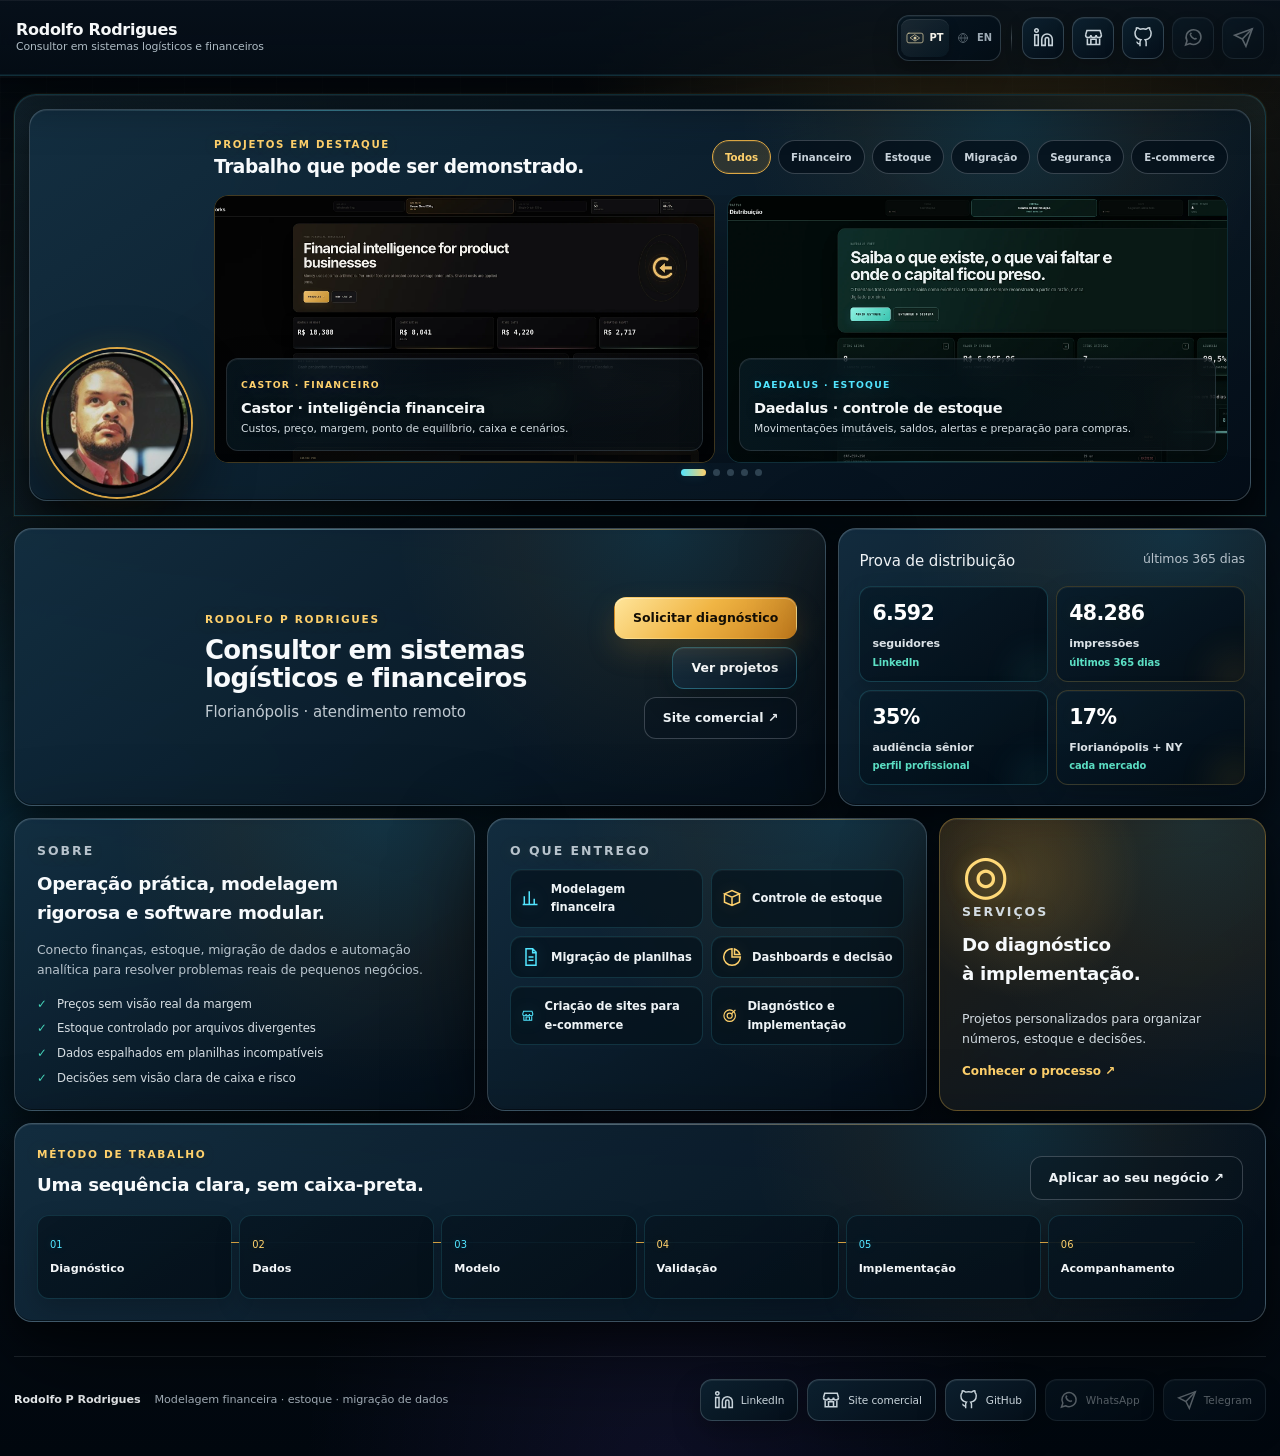
==== commit 380ef0cb: "Optimize mobile portfolio v0.7.0" ====
--- a/index.html
+++ b/index.html
@@ -5,7 +5,7 @@
   <meta name="viewport" content="width=device-width,initial-scale=1,viewport-fit=cover">
   <meta name="description" content="Portfólio responsivo de Rodolfo P Rodrigues: modelagem financeira, controle de estoque, migração de planilhas e sistemas de decisão.">
   <meta name="theme-color" content="#07111c">
-  <meta name="version" content="0.6.9">
+  <meta name="version" content="0.7.0">
   <title>Rodolfo P Rodrigues · Portfólio</title>
   <meta property="og:title" content="Rodolfo P Rodrigues · Portfólio">
   <meta property="og:description" content="Modelagem financeira, controle de estoque, migração de dados e sistemas de decisão para pequenos negócios.">
@@ -13,19 +13,16 @@
   <meta name="twitter:card" content="summary_large_image">
   <link rel="icon" href="assets/favicon.svg" type="image/svg+xml">
   <link rel="manifest" href="manifest.webmanifest">
-  <link rel="preconnect" href="https://fonts.googleapis.com">
-  <link rel="preconnect" href="https://fonts.gstatic.com" crossorigin>
-  <link href="https://fonts.googleapis.com/css2?family=Inter+Tight:wght@500;600;700;800&family=Manrope:wght@400;500;600;700;800&display=swap" rel="stylesheet">
   <link rel="stylesheet" href="styles.css">
 </head>
 <body>
-  <div class="grain" aria-hidden="true"></div>
-
   <header class="topbar">
     <div class="topbar-inner">
       <a class="brand-identity" href="#inicio" aria-label="Voltar ao início">
-        <img src="assets/portrait.webp" alt="" aria-hidden="true" width="720" height="720">
-        <strong>Rodolfo P Rodrigues</strong>
+        <span class="brand-copy">
+          <strong>Rodolfo Rodrigues</strong>
+          <small data-copy="role">Consultor em sistemas logísticos e financeiros</small>
+        </span>
       </a>
 
       <div class="header-utilities" aria-label="Idioma e canais de contato">
@@ -77,7 +74,7 @@
           </div>
           <div id="projectDeckDots" class="classic-deck-dots" aria-label="Selecionar projeto"></div>
         </section>
-        <img class="portrait portrait-desktop" src="assets/portrait.webp" alt="Retrato de Rodolfo P Rodrigues">
+        <img class="portrait portrait-desktop" src="assets/portrait.webp" loading="lazy" decoding="async" alt="Retrato de Rodolfo P Rodrigues">
       </article>
 
       <section class="identity-grid" id="visao">
@@ -151,7 +148,7 @@
           </div>
         </div>
         <div id="tabletFeaturedProject" class="tablet-featured-slot" aria-label="Projeto em destaque"></div>
-        <img class="portrait portrait-tablet" src="assets/portrait.webp" alt="Retrato de Rodolfo P Rodrigues">
+        <img class="portrait portrait-tablet" src="assets/portrait.webp" loading="lazy" decoding="async" alt="Retrato de Rodolfo P Rodrigues">
       </article>
 
       <section class="tablet-identity panel">
@@ -192,33 +189,30 @@
       </section>
     </section>
 
-    <!-- MOBILE DOSSIER -->
+    <!-- MOBILE PROJECT-FIRST DOSSIER -->
     <section class="layout mobile-dossier" aria-label="Portfólio mobile">
-      <article class="mobile-hero">
+      <section class="mobile-projects-hero" aria-label="Projetos em destaque">
+        <header class="mobile-projects-heading">
+          <p class="overline" data-i18n="featuredProjects">Projetos em destaque</p>
+          <h1>Trabalho que pode ser demonstrado.</h1>
+        </header>
         <div id="mobileFeaturedProject" class="mobile-featured-slot" aria-label="Projeto em destaque"></div>
-        <div class="mobile-hero-shade"></div>
-        <img class="portrait portrait-mobile" src="assets/portrait.webp" alt="Retrato de Rodolfo P Rodrigues">
-      </article>
-
-      <section class="mobile-identity">
-        <p class="overline">Rodolfo P Rodrigues</p>
-        <h1 data-copy="role">Consultor em sistemas financeiros e operacionais</h1>
-        <p data-copy="headline">Transformo planilhas dispersas em sistemas confiáveis de margem, estoque e decisão.</p>
-        <div class="mobile-actions">
-          <a class="cta cta-diagnosis" href="https://example.com/diagnostico" data-i18n="diagnosis">Solicitar diagnóstico</a>
-          <a class="button-secondary" href="#mobileProjects" data-i18n="viewProjects">Ver projetos</a>
-        </div>
       </section>
 
       <section class="mobile-metrics" id="mobileMetrics"></section>
 
       <nav class="mobile-tabbar" aria-label="Seções">
         <button aria-selected="true" data-mobile-tab="overview" data-i18n="navOverview">Visão</button>
+        <button aria-selected="false" data-mobile-tab="projects" data-i18n="navProjects">Projetos</button>
         <button aria-selected="false" data-mobile-tab="services" data-i18n="navServices">Serviços</button>
-        <button aria-selected="false" data-mobile-tab="projects" data-i18n="navProjects">Projetos</button>
       </nav>
 
       <section class="mobile-panel" data-mobile-panel="overview">
+        <article class="panel compact-panel mobile-profile-card">
+          <p class="overline">Rodolfo Rodrigues</p>
+          <h2 data-copy="role">Consultor em sistemas logísticos e financeiros</h2>
+          <p data-copy="headline">Transformo planilhas dispersas em sistemas confiáveis de margem, estoque e decisão.</p>
+        </article>
         <article class="panel compact-panel">
           <p class="overline" data-i18n="whatISolve">O que resolvo</p>
           <h2 data-i18n="clearNumbers">Números claros. Estoque sob controle. Decisões com segurança.</h2>
@@ -230,12 +224,12 @@
         </article>
       </section>
 
+      <section class="mobile-panel" data-mobile-panel="projects" hidden id="mobileProjects">
+        <div id="mobileProjectStrip" class="mobile-project-list"></div>
+      </section>
+
       <section class="mobile-panel" data-mobile-panel="services" hidden>
         <div id="mobileServices" class="mobile-service-list"></div>
-      </section>
-
-      <section class="mobile-panel" data-mobile-panel="projects" hidden id="mobileProjects">
-        <div id="mobileProjectStrip" class="mobile-project-list"></div>
       </section>
 
       <section class="panel mobile-method">
@@ -256,7 +250,9 @@
     <div><p id="modalTag" class="overline"></p><h2 id="modalTitle"></h2><p id="modalDetail"></p><a id="modalLink" class="cta" target="_blank" rel="noreferrer" data-i18n="knowSolution">Conhecer a solução ↗</a></div>
   </dialog>
 
-  <a class="mobile-sticky-cta" href="https://example.com/diagnostico" data-i18n="diagnosis">Solicitar diagnóstico</a>
+  <a class="mobile-sticky-cta" href="https://example.com/diagnostico" aria-label="Solicitar diagnóstico" title="Solicitar diagnóstico">
+    <svg viewBox="0 0 24 24" fill="none" stroke="currentColor" stroke-width="1.9" aria-hidden="true"><circle cx="12" cy="12" r="8"/><circle cx="12" cy="12" r="3"/><path d="m15 9 6-6"/></svg>
+  </a>
 
   <script src="content.js"></script>
   <script src="app.js"></script>
--- a/styles.css
+++ b/styles.css
@@ -2261,3 +2261,92 @@
     flex-basis:38px!important;width:38px!important;min-width:38px!important;height:38px!important;
   }
 }
+
+
+/* ==========================================================
+   v0.7.0 Mobile performance and project-first layout
+   ========================================================== */
+:root{
+  --font-body:system-ui,-apple-system,BlinkMacSystemFont,"Segoe UI",Roboto,Helvetica,Arial,sans-serif;
+  --font-display:system-ui,-apple-system,BlinkMacSystemFont,"Segoe UI",Roboto,Helvetica,Arial,sans-serif;
+}
+.brand-identity{display:flex;align-items:center;min-width:0}
+.brand-copy{display:grid;gap:2px;min-width:0}
+.brand-copy strong{font-size:1rem;line-height:1.05;white-space:nowrap}
+.brand-copy small{color:#aebbc4;font-size:.68rem;line-height:1.15;white-space:nowrap}
+
+@media(max-width:767px){
+  :root{--header-height:86px}
+  body{padding-bottom:78px;background:linear-gradient(180deg,#02080e,#061421 52%,#02080e)}
+  .topbar{height:var(--header-height);padding:6px 10px 5px;background:#06101af7;backdrop-filter:none!important;-webkit-backdrop-filter:none!important}
+  .topbar-inner{display:grid;grid-template-columns:1fr;grid-template-rows:31px 40px;gap:4px;align-content:center}
+  .brand-identity{justify-self:center;text-align:center}
+  .brand-copy{gap:1px}
+  .brand-copy strong{font-size:.86rem}
+  .brand-copy small{font-size:.61rem;max-width:330px;overflow:hidden;text-overflow:ellipsis}
+  .header-utilities{width:100%;justify-content:center;gap:5px}
+  .header-utility-divider{height:24px;margin-inline:1px}
+  .language-switch-header{height:36px;padding:2px;border-radius:10px;backdrop-filter:none!important}
+  .language-switch-header button{width:36px;min-width:36px;height:32px;padding:0 4px;gap:3px}
+  .language-switch-header button span{display:none}
+  .language-switch-header .flag-glyph{width:17px;height:12px}
+  .header-contact-row{gap:5px!important}
+  .header-contact-row .contact-button{flex-basis:34px!important;width:34px!important;min-width:34px!important;height:34px!important;border-radius:10px!important;box-shadow:none!important}
+  .header-contact-row .contact-button svg{width:17px!important;height:17px!important}
+  .scroll-progress{top:var(--header-height)}
+  .mobile-dossier{padding-top:0}
+  .mobile-projects-hero{padding:17px 12px 12px;background:radial-gradient(circle at 85% 0,rgba(217,161,62,.10),transparent 32%)}
+  .mobile-projects-heading{padding:0 4px 12px}
+  .mobile-projects-heading h1{margin:0;color:#f4f7f8;font-size:1.42rem;line-height:1.08;letter-spacing:-.035em}
+  .mobile-featured-slot{height:285px;margin:0;border-radius:16px;overflow:hidden;border:1px solid rgba(82,219,233,.19);box-shadow:0 18px 40px rgba(0,0,0,.38)}
+  .mobile-featured-slot .hero-project-card{height:100%;border-radius:0;box-shadow:none!important}
+  .mobile-featured-slot .hero-project-card img{width:100%;height:100%;object-fit:cover;object-position:center top}
+  .mobile-featured-slot .hero-project-copy{left:10px;right:10px;bottom:10px;padding:11px 12px;background:rgba(4,14,23,.88)!important;backdrop-filter:none!important;-webkit-backdrop-filter:none!important;border-radius:12px}
+  .mobile-featured-slot .hero-project-copy strong{font-size:.98rem;line-height:1.12}
+  .mobile-featured-slot .hero-project-copy small{font-size:.68rem;line-height:1.4}
+  .mobile-featured-slot .hero-project-badge{top:12px;left:12px}
+  .mobile-metrics{padding:0 12px 12px}
+  .mobile-tabbar{top:var(--header-height)!important;background:#06101af8!important;backdrop-filter:none!important;-webkit-backdrop-filter:none!important;box-shadow:0 8px 20px rgba(0,0,0,.26)!important}
+  .mobile-tabbar button{min-height:42px}
+  .mobile-panel{padding:10px 12px}
+  .mobile-panel,.mobile-method,.mobile-service-card,.compact-panel{content-visibility:auto;contain-intrinsic-size:420px;backdrop-filter:none!important;-webkit-backdrop-filter:none!important}
+  .mobile-profile-card h2{margin:.25rem 0 .6rem;font-size:1.35rem;line-height:1.12;letter-spacing:-.035em}
+  .mobile-profile-card p:last-child{color:#c0cbd2;line-height:1.6}
+  .mobile-project-list{gap:10px}
+  .mobile-project-list .project-card{content-visibility:auto;contain-intrinsic-size:300px}
+  .mobile-project-list .project-card img{height:146px;object-position:center top}
+  .mobile-method{margin-bottom:28px}
+  .mobile-sticky-cta{left:auto!important;right:14px!important;bottom:calc(14px + env(safe-area-inset-bottom))!important;width:58px!important;height:58px!important;border-radius:50%!important;padding:0!important;box-shadow:0 16px 38px rgba(0,0,0,.52),0 0 0 1px rgba(255,224,148,.22)!important}
+  .mobile-sticky-cta svg{width:25px;height:25px}
+  .mobile-sticky-cta:active{transform:scale(.94)!important}
+  .project-copy-glass,.project-modal{backdrop-filter:none!important;-webkit-backdrop-filter:none!important}
+  .motion-ready .reveal,.motion-ready .reveal:not(.is-visible){opacity:1!important;transform:none!important;filter:none!important;transition:none!important}
+  .panel:hover,.project-card:hover,.mobile-service-card:hover{transform:none!important}
+  .grain,.grain:before,.grain:after{display:none!important}
+  .ambient-orb,.hero-art,.project-card:after{animation:none!important}
+}
+@media(max-width:374px){
+  .header-utility-divider{display:none}
+  .header-contact-row{gap:4px!important}
+  .header-contact-row .contact-button{flex-basis:32px!important;width:32px!important;min-width:32px!important;height:32px!important}
+  .language-switch-header button{width:33px;min-width:33px}
+  .mobile-featured-slot{height:260px}
+}
+@media(max-width:900px) and (orientation:landscape){
+  :root{--header-height:62px}
+  .topbar-inner{display:flex;grid-template:none;justify-content:space-between;gap:8px}
+  .brand-identity{justify-self:auto;text-align:left}
+  .brand-copy small{display:none}
+  .header-utilities{width:auto}
+}
+
+/* v0.7.0 mobile positioning corrections */
+@media(max-width:767px){
+  .topbar{position:fixed!important;top:0;left:0;right:0}
+  main{padding-top:var(--header-height)}
+  .mobile-featured-slot{position:relative!important;inset:auto!important;display:block!important}
+  .mobile-featured-slot .hero-project-copy{left:10px!important;right:10px!important;bottom:10px!important;gap:5px!important}
+  .mobile-featured-slot .hero-project-copy small{display:-webkit-box!important;color:#d9e2e7!important;-webkit-line-clamp:2!important}
+  .mobile-featured-slot .hero-project-copy em{color:var(--gold2)!important;font-size:.64rem!important}
+  .mobile-featured-slot .hero-project-badge{left:12px!important;right:auto!important;top:12px!important}
+}
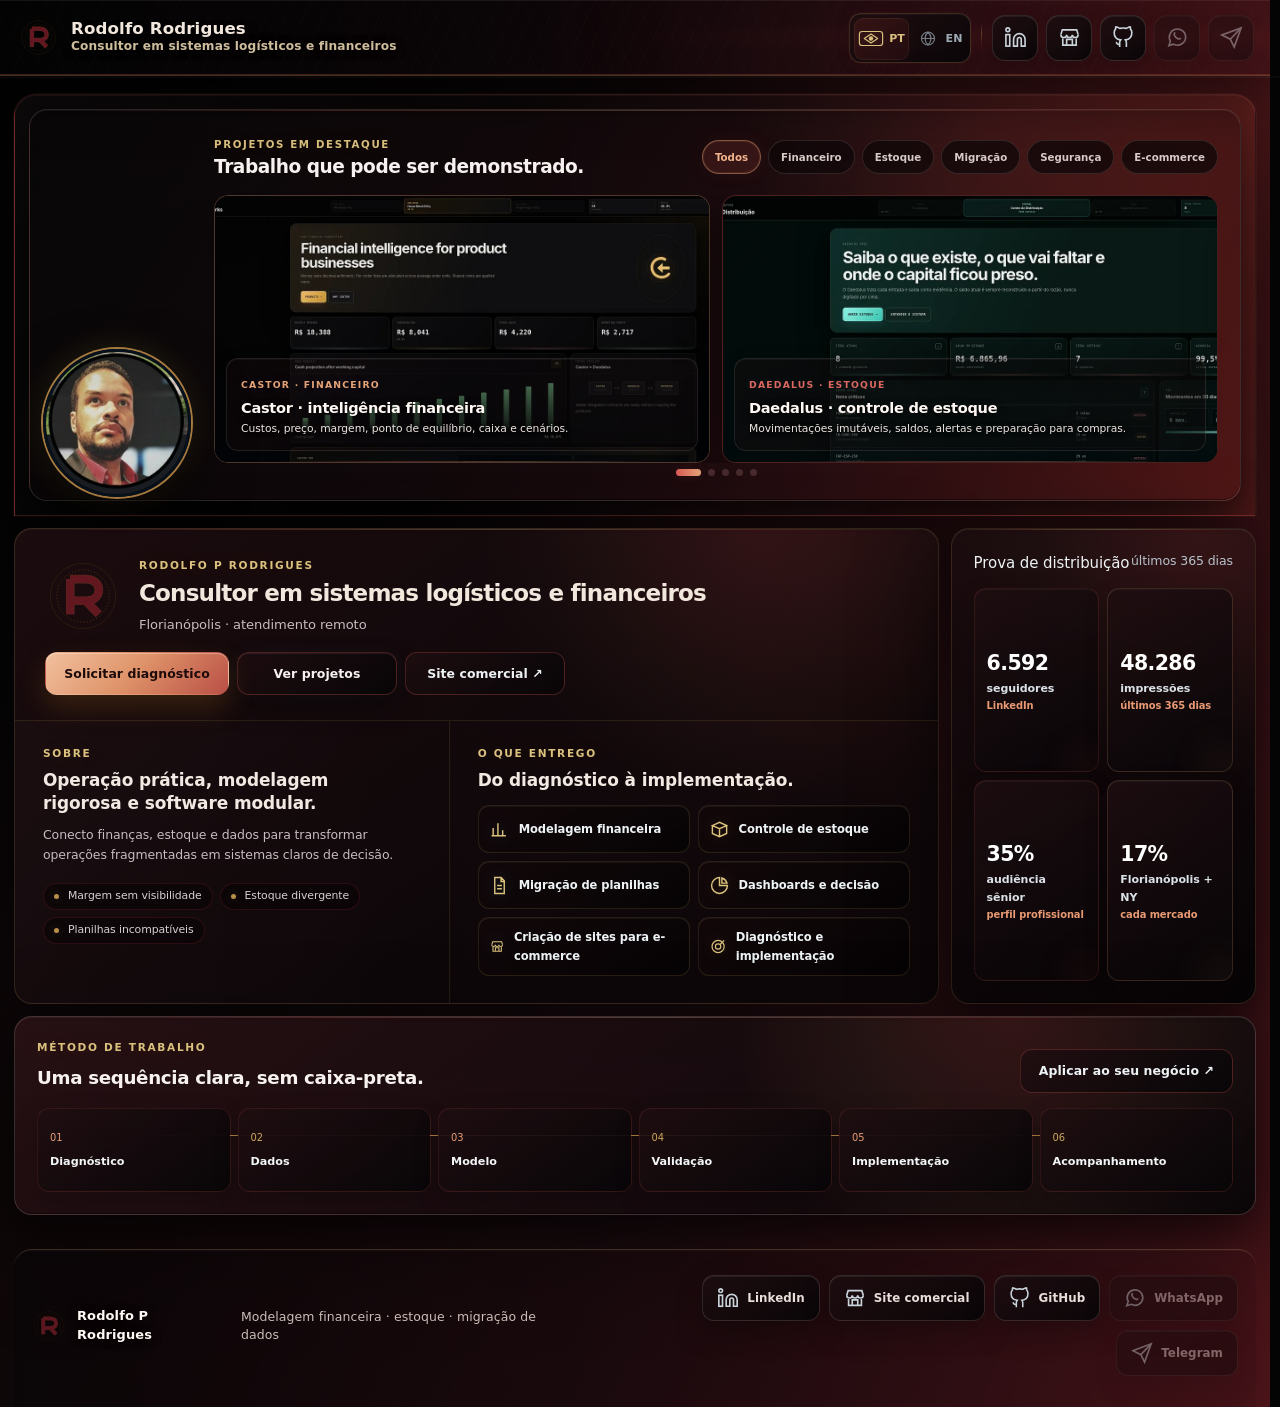
==== commit 843a41ea: "Install accepted signature mark across portfolio v0.7.8" ====
--- a/index.html
+++ b/index.html
@@ -4,21 +4,29 @@
   <meta charset="utf-8">
   <meta name="viewport" content="width=device-width,initial-scale=1,viewport-fit=cover">
   <meta name="description" content="Portfólio responsivo de Rodolfo P Rodrigues: modelagem financeira, controle de estoque, migração de planilhas e sistemas de decisão.">
-  <meta name="theme-color" content="#07111c">
-  <meta name="version" content="0.7.0">
+  <meta name="theme-color" content="#4a1419">
+  <meta name="version" content="0.7.8">
   <title>Rodolfo P Rodrigues · Portfólio</title>
   <meta property="og:title" content="Rodolfo P Rodrigues · Portfólio">
   <meta property="og:description" content="Modelagem financeira, controle de estoque, migração de dados e sistemas de decisão para pequenos negócios.">
   <meta property="og:type" content="website">
   <meta name="twitter:card" content="summary_large_image">
-  <link rel="icon" href="assets/favicon.svg" type="image/svg+xml">
+  <link rel="icon" href="assets/favicon.svg?v=078" type="image/svg+xml">
+  <link rel="icon" href="assets/favicon.ico" sizes="any">
+  <link rel="icon" href="assets/favicon-16.png" sizes="16x16" type="image/png">
+  <link rel="icon" href="assets/favicon-32.png" sizes="32x32" type="image/png">
+  <link rel="icon" href="assets/favicon-48.png" sizes="48x48" type="image/png">
+  <link rel="icon" href="assets/favicon-64.png" sizes="64x64" type="image/png">
+  <link rel="apple-touch-icon" href="assets/apple-touch-icon.png" sizes="180x180">
   <link rel="manifest" href="manifest.webmanifest">
   <link rel="stylesheet" href="styles.css">
+  <link rel="stylesheet" href="theme-red.css">
 </head>
 <body>
   <header class="topbar">
     <div class="topbar-inner">
       <a class="brand-identity" href="#inicio" aria-label="Voltar ao início">
+        <img class="brand-module-mark" src="assets/rodolfo-module-mark.svg" width="42" height="42" alt="" aria-hidden="true" fetchpriority="high" decoding="async">
         <span class="brand-copy">
           <strong>Rodolfo Rodrigues</strong>
           <small data-copy="role">Consultor em sistemas logísticos e financeiros</small>
@@ -77,53 +85,48 @@
         <img class="portrait portrait-desktop" src="assets/portrait.webp" loading="lazy" decoding="async" alt="Retrato de Rodolfo P Rodrigues">
       </article>
 
-      <section class="identity-grid" id="visao">
-        <article class="profile-panel panel">
-          <div>
-            <p class="overline">Rodolfo P Rodrigues</p>
-            <h2 data-copy="role">Consultor em sistemas financeiros e operacionais</h2>
-            <p data-copy="location">Florianópolis · atendimento remoto</p>
-          </div>
-          <div class="profile-action-stack">
-            <div class="profile-actions">
+      <section class="identity-grid identity-grid-unified" id="visao">
+        <article class="panel consulting-dossier" id="servicos">
+          <header class="dossier-head">
+            <div class="dossier-identity">
+              <img class="identity-module-mark dossier-module-mark" src="assets/rodolfo-module-mark.svg" width="76" height="76" alt="" aria-hidden="true" decoding="async">
+              <div class="dossier-identity-copy">
+                <p class="overline">Rodolfo P Rodrigues</p>
+                <h2 data-copy="role">Consultor em sistemas financeiros e operacionais</h2>
+                <p data-copy="location">Florianópolis · atendimento remoto</p>
+              </div>
+            </div>
+            <div class="profile-actions dossier-actions">
               <a class="cta" href="https://example.com/diagnostico" target="_blank" rel="noreferrer" data-i18n="diagnosis">Solicitar diagnóstico</a>
               <button class="button-secondary" data-scroll="#projetos" type="button" data-i18n="viewProjects">Ver projetos</button>
               <a class="button-ghost" href="https://example.com" target="_blank" rel="noreferrer" data-i18n="commercialSite">Site comercial ↗</a>
             </div>
-          </div>
-        </article>
-        <aside class="metrics-panel panel">
+          </header>
+
+          <div class="dossier-body">
+            <section class="dossier-about" aria-labelledby="dossier-about-title">
+              <p class="overline" data-i18n="about">Sobre</p>
+              <h3 id="dossier-about-title">Operação prática, modelagem rigorosa e software modular.</h3>
+              <p>Conecto finanças, estoque e dados para transformar operações fragmentadas em sistemas claros de decisão.</p>
+              <ul class="dossier-pains">
+                <li>Margem sem visibilidade</li>
+                <li>Estoque divergente</li>
+                <li>Planilhas incompatíveis</li>
+              </ul>
+            </section>
+
+            <section class="dossier-deliver" aria-labelledby="dossier-deliver-title">
+              <p class="overline" data-i18n="deliver">O que entrego</p>
+              <h3 id="dossier-deliver-title">Do diagnóstico à implementação.</h3>
+              <div id="desktopDeliverables" class="deliver-list dossier-deliver-list"></div>
+            </section>
+          </div>
+        </article>
+
+        <aside class="metrics-panel panel metrics-panel-unified">
           <header><span data-i18n="distributionProof">Prova de distribuição</span><small data-i18n="last365">últimos 365 dias</small></header>
           <div class="metrics-grid" id="desktopMetrics"></div>
         </aside>
-      </section>
-
-      <section class="command-grid">
-        <article class="panel about-panel">
-          <p class="overline" data-i18n="about">Sobre</p>
-          <h3>Operação prática, modelagem rigorosa e software modular.</h3>
-          <p>Conecto finanças, estoque, migração de dados e automação analítica para resolver problemas reais de pequenos negócios.</p>
-          <ul>
-            <li>Preços sem visão real da margem</li>
-            <li>Estoque controlado por arquivos divergentes</li>
-            <li>Dados espalhados em planilhas incompatíveis</li>
-            <li>Decisões sem visão clara de caixa e risco</li>
-          </ul>
-        </article>
-
-        <article class="panel deliver-panel" id="servicos">
-          <p class="overline" data-i18n="deliver">O que entrego</p>
-          <div id="desktopDeliverables" class="deliver-list"></div>
-        </article>
-
-        <aside class="panel service-cta">
-          <div class="target-mark">◎</div>
-          <p class="overline" data-i18n="services">Serviços</p>
-          <h3>Do diagnóstico à implementação.</h3>
-          <p>Projetos personalizados para organizar números, estoque e decisões.</p>
-          <a href="https://example.com/diagnostico" target="_blank" rel="noreferrer" data-i18n="knowProcess">Conhecer o processo ↗</a>
-        </aside>
-
       </section>
 
       <section class="method-board panel" id="metodo">
@@ -152,7 +155,10 @@
       </article>
 
       <section class="tablet-identity panel">
-        <div><p class="overline">Rodolfo P Rodrigues</p><h2 data-copy="role">Consultor em sistemas financeiros e operacionais</h2></div>
+        <div class="tablet-identity-lockup">
+          <img class="identity-module-mark tablet-module-mark" src="assets/rodolfo-module-mark.svg" width="54" height="54" alt="" aria-hidden="true" decoding="async">
+          <div><p class="overline">Rodolfo P Rodrigues</p><h2 data-copy="role">Consultor em sistemas financeiros e operacionais</h2></div>
+        </div>
         <div class="tablet-action-stack">
           <a class="button-ghost" href="https://example.com" target="_blank" rel="noreferrer" data-i18n="commercialSite">Site comercial ↗</a>
         </div>
@@ -209,8 +215,13 @@
 
       <section class="mobile-panel" data-mobile-panel="overview">
         <article class="panel compact-panel mobile-profile-card">
-          <p class="overline">Rodolfo Rodrigues</p>
-          <h2 data-copy="role">Consultor em sistemas logísticos e financeiros</h2>
+          <div class="mobile-profile-lockup">
+            <img class="identity-module-mark mobile-module-mark" src="assets/rodolfo-module-mark.svg" width="50" height="50" alt="" aria-hidden="true" decoding="async">
+            <div>
+              <p class="overline">Rodolfo Rodrigues</p>
+              <h2 data-copy="role">Consultor em sistemas logísticos e financeiros</h2>
+            </div>
+          </div>
           <p data-copy="headline">Transformo planilhas dispersas em sistemas confiáveis de margem, estoque e decisão.</p>
         </article>
         <article class="panel compact-panel">
@@ -240,7 +251,10 @@
   </main>
 
   <footer>
-    <div><strong>Rodolfo P Rodrigues</strong><span data-i18n="footerFocus">Modelagem financeira · estoque · migração de dados</span></div>
+    <div class="footer-brand-lockup">
+      <img class="footer-module-mark" src="assets/rodolfo-module-mark.svg" width="34" height="34" alt="" aria-hidden="true" loading="lazy" decoding="async">
+      <div><strong>Rodolfo P Rodrigues</strong><span data-i18n="footerFocus">Modelagem financeira · estoque · migração de dados</span></div>
+    </div>
     <div id="footerContacts" class="footer-contacts" aria-label="Canais de contato"></div>
   </footer>
 
--- a/theme-red.css
+++ b/theme-red.css
@@ -0,0 +1,1366 @@
+/* ==========================================================
+   v0.7.1 Red Glass Theme
+   Reference direction: near-black left field flowing into
+   oxblood / brick-red light on the right, with warm copper
+   accents and restrained rose highlights.
+   Loaded after styles.css so this file is the single place
+   to tune the portfolio palette from now on.
+   ========================================================== */
+
+:root{
+  --bg:#070506;
+  --bg2:#100809;
+  --surface:#140b0d;
+  --surface2:#1d0f12;
+  --surface3:#291519;
+  --text:#f7f2ef;
+  --muted:#b8aaa6;
+  --gold:#c7835f;
+  --gold2:#e4a377;
+  --teal:#d45b55;
+  --line:rgba(244,220,213,.10);
+  --lineGold:rgba(228,163,119,.34);
+
+  --cyan:#d95b55;
+  --cyan-soft:rgba(217,91,85,.16);
+  --cyan-line:rgba(217,91,85,.36);
+  --violet:#b66573;
+  --gold-neon:#efb48d;
+  --gold-glow:rgba(228,145,99,.21);
+  --panel-top:rgba(42,18,22,.88);
+  --panel-bottom:rgba(8,6,8,.95);
+  --shadow-neon:0 26px 76px rgba(0,0,0,.58),0 0 0 1px rgba(217,91,85,.08),0 0 34px rgba(217,91,85,.055),0 0 48px rgba(228,145,99,.045);
+}
+
+html,
+body{
+  background-color:#050405;
+}
+
+body{
+  background:
+    radial-gradient(ellipse at 96% 7%,rgba(129,43,36,.43),transparent 31%),
+    radial-gradient(ellipse at 73% 28%,rgba(93,27,30,.30),transparent 43%),
+    radial-gradient(ellipse at 11% 86%,rgba(105,31,36,.12),transparent 34%),
+    linear-gradient(112deg,#030304 0%,#070506 34%,#1b0b0e 61%,#4d1818 100%);
+  color:var(--text);
+}
+
+body::before{
+  background-image:
+    linear-gradient(rgba(239,203,194,.012) 1px,transparent 1px),
+    linear-gradient(90deg,rgba(239,203,194,.012) 1px,transparent 1px);
+}
+
+.grain::before{
+  background:linear-gradient(90deg,transparent,rgba(217,91,85,.26),rgba(228,145,99,.18),transparent);
+}
+.grain::after{
+  background:linear-gradient(90deg,transparent,rgba(182,101,115,.19),rgba(217,91,85,.15),transparent);
+}
+
+.topbar{
+  background:rgba(7,5,6,.91);
+  border-bottom-color:rgba(217,91,85,.18);
+  box-shadow:0 18px 55px rgba(0,0,0,.48),0 1px 0 rgba(255,255,255,.04) inset,0 -1px 0 rgba(217,91,85,.09) inset;
+}
+.topbar.scrolled{
+  background:rgba(7,5,6,.96);
+  box-shadow:0 24px 70px rgba(0,0,0,.60),0 -1px 0 rgba(217,91,85,.15) inset;
+}
+.brand-identity img,
+.brand img{
+  border-color:rgba(228,163,119,.48);
+  box-shadow:0 0 0 1px rgba(255,255,255,.035),0 0 22px rgba(217,91,85,.10);
+}
+
+.language-switch,
+.icon-button,
+.menu-toggle,
+.contact-button{
+  background:linear-gradient(145deg,rgba(29,14,17,.88),rgba(9,6,8,.95));
+  border-color:rgba(233,205,197,.15);
+}
+.language-switch button[aria-pressed="true"],
+.filter-group button.active{
+  background:rgba(197,76,67,.17);
+  border-color:rgba(228,163,119,.46);
+  color:#f2b58f;
+  box-shadow:inset 0 0 0 1px rgba(228,163,119,.10),0 0 18px rgba(197,76,67,.08);
+}
+.contact-button:hover,
+.contact-button:focus-visible,
+.icon-button:hover,
+.menu-toggle:hover{
+  border-color:rgba(217,91,85,.42);
+  box-shadow:0 10px 28px rgba(0,0,0,.30),0 0 18px rgba(217,91,85,.09),inset 0 1px 0 rgba(255,255,255,.055);
+}
+
+.panel{
+  background:
+    radial-gradient(520px circle at var(--mx,82%) var(--my,0%),rgba(140,45,39,.12),rgba(228,145,99,.035) 31%,transparent 58%),
+    linear-gradient(145deg,var(--panel-top),var(--panel-bottom));
+  border-color:rgba(235,211,204,.18);
+  box-shadow:0 34px 90px rgba(0,0,0,.58),0 12px 28px rgba(0,0,0,.32),inset 0 1px 0 rgba(255,255,255,.055),inset 0 -1px 0 rgba(0,0,0,.46);
+}
+.panel::before{
+  background:radial-gradient(480px circle at var(--mx,80%) var(--my,0%),rgba(217,91,85,.11),rgba(228,145,99,.04) 31%,transparent 57%);
+}
+.panel::after{
+  background:linear-gradient(90deg,transparent 4%,rgba(217,91,85,.38) 24%,rgba(255,255,255,.17) 52%,rgba(228,145,99,.33) 78%,transparent 96%);
+  box-shadow:0 0 16px rgba(217,91,85,.08);
+}
+.panel:hover{
+  border-color:rgba(217,91,85,.30);
+  box-shadow:var(--shadow-neon);
+}
+
+.hero-board{
+  background:
+    radial-gradient(circle at 91% 10%,rgba(143,46,39,.38),transparent 31%),
+    radial-gradient(circle at 69% 46%,rgba(92,25,29,.21),transparent 42%),
+    linear-gradient(104deg,#030304 0%,#080607 38%,#241014 67%,#561b1a 100%);
+  border-color:rgba(217,91,85,.22);
+  box-shadow:0 44px 125px rgba(0,0,0,.70),0 0 0 1px rgba(228,163,119,.06),inset 0 1px 0 rgba(255,255,255,.055);
+}
+.hero-board::before{
+  background:
+    linear-gradient(90deg,rgba(255,255,255,.025),transparent 30%),
+    linear-gradient(180deg,rgba(217,91,85,.026),transparent 46%);
+}
+.hero-projects-panel{
+  background:
+    linear-gradient(120deg,rgba(8,7,8,.84) 0%,rgba(24,10,13,.79) 57%,rgba(73,22,22,.61) 100%);
+  border-color:rgba(233,205,197,.17);
+}
+
+.overline,
+.project-copy span,
+.method-step span,
+.mobile-method-entry button span,
+.metric small,
+.service-cta a{
+  color:#e99a73;
+}
+.about-panel li::before,
+.deliver-item svg,
+.mobile-service-card svg{
+  color:#d95b55;
+}
+
+.metric,
+.deliver-item,
+.method-step,
+.mobile-service-card,
+.tablet-about,
+.tablet-deliver,
+.compact-panel{
+  background:linear-gradient(145deg,rgba(31,14,17,.82),rgba(8,6,8,.92));
+  border-color:rgba(217,91,85,.16);
+}
+.metric:nth-child(even),
+.deliver-item:nth-child(even){
+  border-color:rgba(228,163,119,.19);
+}
+.metric::after{
+  background:rgba(217,91,85,.16);
+}
+.metric:nth-child(even)::after{
+  background:rgba(228,145,99,.18);
+}
+
+.service-cta{
+  border-color:rgba(228,163,119,.30);
+  background:
+    radial-gradient(circle at 24% 18%,rgba(228,145,99,.18),transparent 37%),
+    linear-gradient(145deg,rgba(60,27,25,.76),rgba(12,7,9,.94));
+}
+.target-mark{
+  color:#efb48d;
+  text-shadow:0 0 16px rgba(228,145,99,.24),0 0 42px rgba(197,76,67,.12);
+}
+
+.cta{
+  color:#1c0b0a;
+  background:linear-gradient(135deg,#f1c09e 0%,#df9369 48%,#b94f46 100%);
+  box-shadow:0 16px 36px rgba(151,54,46,.33),0 0 24px rgba(217,91,85,.09),inset 0 1px 0 rgba(255,255,255,.38);
+}
+.cta:hover{
+  box-shadow:0 24px 48px rgba(151,54,46,.43),0 0 32px rgba(217,91,85,.13),inset 0 1px 0 rgba(255,255,255,.44);
+}
+.button-secondary,
+.button-ghost,
+.deck-button{
+  background:linear-gradient(145deg,rgba(31,14,17,.82),rgba(8,6,8,.94));
+  border-color:rgba(217,91,85,.28);
+}
+.button-secondary:hover,
+.button-ghost:hover,
+.deck-button:hover{
+  border-color:rgba(217,91,85,.52);
+  background:#2a1115;
+  box-shadow:0 18px 38px rgba(0,0,0,.40),0 0 26px rgba(217,91,85,.09);
+}
+
+.filter-group button{
+  background:rgba(17,8,10,.76);
+  border-color:rgba(233,205,197,.14);
+  color:#d8cbc7;
+}
+.filter-group button:hover{
+  border-color:rgba(217,91,85,.38);
+  color:#fff6f2;
+}
+
+.project-card,
+.classic-deck-card,
+.deck-project-card{
+  border-color:rgba(217,91,85,.20)!important;
+  background:#090607!important;
+  box-shadow:0 18px 46px rgba(0,0,0,.36),inset 0 1px 0 rgba(255,255,255,.03);
+}
+.project-card:hover,
+.classic-deck-card:hover,
+.deck-project-card:hover{
+  border-color:rgba(217,91,85,.43)!important;
+  box-shadow:0 28px 68px rgba(0,0,0,.48),0 0 24px rgba(217,91,85,.055);
+}
+.classic-deck-card[data-accent="gold"],
+.deck-project-card[data-accent="gold"]{border-color:rgba(228,163,119,.32)!important}
+.classic-deck-card[data-accent="cyan"],
+.deck-project-card[data-accent="cyan"]{border-color:rgba(217,91,85,.32)!important}
+.classic-deck-card[data-accent="violet"],
+.deck-project-card[data-accent="violet"]{border-color:rgba(182,101,115,.31)!important}
+.classic-deck-card[data-accent="green"],
+.deck-project-card[data-accent="green"]{border-color:rgba(197,92,74,.30)!important}
+.classic-deck-card[data-accent="amber"],
+.deck-project-card[data-accent="amber"]{border-color:rgba(224,143,94,.31)!important}
+
+.project-card::after{
+  background:linear-gradient(90deg,transparent,#d95b55,#e4a377,transparent);
+}
+
+/* More transparent project descriptions. The image stays clearly visible
+   through the panel while the shadowed typography keeps the copy readable. */
+.classic-deck-card .project-copy-glass{
+  border-color:rgba(244,222,215,.12)!important;
+  background:linear-gradient(135deg,rgba(18,7,9,.16),rgba(6,4,5,.25))!important;
+  backdrop-filter:blur(7px) saturate(106%)!important;
+  -webkit-backdrop-filter:blur(7px) saturate(106%)!important;
+  box-shadow:0 10px 24px rgba(0,0,0,.16),inset 0 1px 0 rgba(255,255,255,.04)!important;
+  text-shadow:0 1px 7px rgba(0,0,0,.88);
+}
+.classic-deck-card .project-copy-glass::before{
+  background:linear-gradient(90deg,rgba(217,91,85,.018),transparent 50%,rgba(228,145,99,.018));
+}
+.classic-deck-card .project-copy-glass h4{
+  color:#fff8f4!important;
+  text-shadow:0 2px 8px rgba(0,0,0,.92);
+}
+.classic-deck-card .project-copy-glass p{
+  color:#eee5e1!important;
+  text-shadow:0 1px 7px rgba(0,0,0,.95);
+}
+.classic-deck-card .project-copy-glass span{color:#de7067!important}
+.classic-deck-card[data-accent="gold"] .project-copy-glass span{color:#e7a477!important}
+.classic-deck-card[data-accent="cyan"] .project-copy-glass span{color:#dc6760!important}
+.classic-deck-card[data-accent="violet"] .project-copy-glass span{color:#c77a86!important}
+.classic-deck-card[data-accent="green"] .project-copy-glass span{color:#ce806c!important}
+.classic-deck-card[data-accent="amber"] .project-copy-glass span{color:#e69a68!important}
+
+.classic-deck-arrow{
+  background:rgba(15,7,9,.58);
+  border-color:rgba(233,205,197,.15);
+}
+.classic-deck-arrow:hover{
+  border-color:rgba(217,91,85,.42);
+}
+.classic-deck-dots button,
+.project-deck-dots button{
+  background:#5a393b;
+}
+.classic-deck-dots button.active,
+.project-deck-dots button.active,
+.project-deck-timer i{
+  background:linear-gradient(90deg,#d95b55,#e4a377);
+  box-shadow:0 0 12px rgba(217,91,85,.14);
+}
+
+.project-modal{
+  background:linear-gradient(145deg,rgba(32,13,16,.97),rgba(7,5,6,.99));
+  border-color:rgba(217,91,85,.29);
+  box-shadow:0 64px 175px rgba(0,0,0,.80),0 0 55px rgba(217,91,85,.07),0 0 75px rgba(228,145,99,.035),inset 0 1px 0 rgba(255,255,255,.06);
+}
+.modal-close{
+  background:#12090b;
+  border-color:rgba(233,205,197,.16);
+}
+
+.experience-icon{
+  background:linear-gradient(145deg,rgba(47,18,22,.92),rgba(16,8,10,.96));
+  border:1px solid rgba(217,91,85,.20);
+  color:#dc6a61;
+  box-shadow:inset 0 1px 0 rgba(255,255,255,.035);
+}
+
+.method-track::before{
+  background:linear-gradient(90deg,transparent,rgba(217,91,85,.44),rgba(228,163,119,.48),rgba(182,101,115,.34),transparent);
+  box-shadow:0 0 16px rgba(217,91,85,.10);
+}
+.method-step:hover,
+.method-step.open{
+  border-color:rgba(217,91,85,.34);
+  background:linear-gradient(145deg,rgba(50,20,24,.86),rgba(10,6,8,.94));
+  box-shadow:0 22px 54px rgba(0,0,0,.44),0 0 25px rgba(217,91,85,.06);
+}
+
+@media (min-width:768px) and (max-width:1199px){
+  .tablet-hero{
+    background:
+      radial-gradient(circle at 91% 8%,rgba(143,46,39,.34),transparent 32%),
+      linear-gradient(104deg,#030304 0%,#0a0708 45%,#3f1517 100%);
+    border-color:rgba(217,91,85,.21);
+  }
+  .tablet-tabs{
+    background:linear-gradient(145deg,rgba(31,13,16,.84),rgba(8,6,8,.93));
+    border-color:rgba(217,91,85,.18);
+  }
+  .tab-list button[aria-selected="true"]{
+    color:#e7a477;
+    background:rgba(197,76,67,.16);
+  }
+}
+
+@media(max-width:767px){
+  body{
+    background:
+      radial-gradient(circle at 94% 0,rgba(133,42,36,.32),transparent 34%),
+      linear-gradient(180deg,#050405 0%,#1a0b0e 54%,#060405 100%);
+  }
+  .topbar,
+  .mobile-tabbar{
+    background:#090607f8!important;
+  }
+  .mobile-projects-hero{
+    background:
+      radial-gradient(circle at 88% 0,rgba(143,46,39,.24),transparent 35%),
+      linear-gradient(180deg,rgba(10,6,8,.36),transparent);
+  }
+  .mobile-featured-slot{
+    border-color:rgba(217,91,85,.25);
+    box-shadow:0 18px 40px rgba(0,0,0,.42),0 0 24px rgba(217,91,85,.035);
+  }
+  .mobile-featured-slot .hero-project-copy{
+    background:rgba(10,5,7,.49)!important;
+    border:1px solid rgba(244,222,215,.11);
+    box-shadow:0 10px 24px rgba(0,0,0,.20);
+    text-shadow:0 1px 7px rgba(0,0,0,.94);
+  }
+  .mobile-featured-slot .hero-project-copy small{
+    color:#eee5e1!important;
+  }
+  .mobile-tabbar button{
+    color:#dccfca;
+    background:linear-gradient(145deg,rgba(31,14,17,.90),rgba(8,6,8,.96));
+    border-color:rgba(233,205,197,.14);
+  }
+  .mobile-tabbar button[aria-selected="true"]{
+    color:#efad84;
+    background:rgba(197,76,67,.18);
+    border-color:rgba(228,163,119,.38);
+  }
+  .mobile-sticky-cta{
+    background:linear-gradient(135deg,#efb995,#d97c5e 54%,#b94f46 100%)!important;
+    color:#1c0b0a!important;
+    box-shadow:0 16px 38px rgba(0,0,0,.54),0 0 0 1px rgba(239,185,149,.24),0 0 24px rgba(217,91,85,.09)!important;
+  }
+}
+
+
+/* ==========================================================
+   v0.7.2 Red Orbits polish
+   Legibility, site-native scrollbar, larger controls, and a
+   restrained field of digital spheres over the red gradient.
+   ========================================================== */
+
+/* The browser's scrollbar now belongs to the interface instead of looking
+   like a bright operating-system rail laid over the red background. */
+html{
+  scrollbar-gutter:stable;
+  scrollbar-width:thin;
+  scrollbar-color:#a94440 #12080a;
+}
+*{
+  scrollbar-width:thin;
+  scrollbar-color:#a94440 #12080a;
+}
+::-webkit-scrollbar{
+  width:12px;
+  height:12px;
+}
+::-webkit-scrollbar-track{
+  background:linear-gradient(180deg,#0a0607 0%,#19090c 48%,#0a0607 100%);
+  border-left:1px solid rgba(239,180,141,.07);
+}
+::-webkit-scrollbar-thumb{
+  min-height:72px;
+  border:3px solid #110709;
+  border-radius:999px;
+  background:linear-gradient(180deg,#e0a078 0%,#b74f49 48%,#71231f 100%);
+  box-shadow:inset 0 1px 0 rgba(255,255,255,.28),0 0 16px rgba(217,91,85,.16);
+}
+::-webkit-scrollbar-thumb:hover{
+  background:linear-gradient(180deg,#efb28a 0%,#cf6258 48%,#8d2d28 100%);
+}
+::-webkit-scrollbar-corner{background:#0a0607}
+
+/* Digital sphere field. Small orbital nodes add technological detail while
+   allowing the oxblood gradient to remain the dominant visual mass. */
+.digital-sphere-field{
+  position:fixed;
+  inset:0;
+  z-index:0;
+  overflow:hidden;
+  pointer-events:none;
+  opacity:.82;
+  -webkit-mask-image:linear-gradient(90deg,transparent 0 25%,rgba(0,0,0,.45) 48%,#000 70%,#000 100%);
+  mask-image:linear-gradient(90deg,transparent 0 25%,rgba(0,0,0,.45) 48%,#000 70%,#000 100%);
+}
+.digital-sphere-field::before{
+  content:"";
+  position:absolute;
+  inset:0;
+  background-image:radial-gradient(circle,rgba(239,180,141,.34) 0 1px,transparent 1.25px);
+  background-size:44px 44px;
+  background-position:19px 11px;
+  opacity:.075;
+}
+.digital-sphere-field::after{
+  content:"";
+  position:absolute;
+  width:52vw;
+  height:52vw;
+  right:-18vw;
+  top:7vh;
+  border-radius:50%;
+  border:1px solid rgba(228,163,119,.075);
+  box-shadow:0 0 0 74px rgba(217,91,85,.018),0 0 0 148px rgba(217,91,85,.012);
+  transform:rotate(-12deg);
+}
+.digital-sphere{
+  --size:8px;
+  --alpha:.42;
+  --duration:14s;
+  --delay:0s;
+  position:absolute;
+  width:var(--size);
+  height:var(--size);
+  border-radius:50%;
+  border:1px solid rgba(239,180,141,.62);
+  background:
+    radial-gradient(circle at 36% 30%,rgba(255,244,237,.92) 0 9%,rgba(239,180,141,.78) 10% 22%,rgba(217,91,85,.50) 42%,rgba(91,22,25,.20) 68%,transparent 72%);
+  box-shadow:0 0 calc(var(--size)*1.2) rgba(217,91,85,.31),0 0 calc(var(--size)*2.7) rgba(217,91,85,.11);
+  opacity:var(--alpha);
+  animation:digital-sphere-drift var(--duration) ease-in-out var(--delay) infinite alternate;
+}
+.digital-sphere::before{
+  content:"";
+  position:absolute;
+  inset:-5px;
+  border:1px solid rgba(228,163,119,.20);
+  border-radius:50%;
+}
+.digital-sphere::after{
+  content:"";
+  position:absolute;
+  left:calc(100% + 7px);
+  top:50%;
+  width:clamp(12px,2vw,34px);
+  height:1px;
+  background:linear-gradient(90deg,rgba(228,163,119,.22),transparent);
+}
+.sphere-01{--size:7px;--alpha:.34;--duration:16s;--delay:-3s;left:58%;top:12%}
+.sphere-02{--size:12px;--alpha:.26;--duration:19s;--delay:-8s;left:76%;top:18%}
+.sphere-03{--size:5px;--alpha:.48;--duration:13s;--delay:-5s;left:91%;top:28%}
+.sphere-04{--size:9px;--alpha:.31;--duration:17s;--delay:-11s;left:67%;top:36%}
+.sphere-05{--size:6px;--alpha:.42;--duration:14s;--delay:-2s;left:84%;top:44%}
+.sphere-06{--size:14px;--alpha:.21;--duration:22s;--delay:-15s;left:95%;top:54%}
+.sphere-07{--size:8px;--alpha:.36;--duration:15s;--delay:-7s;left:61%;top:62%}
+.sphere-08{--size:4px;--alpha:.52;--duration:12s;--delay:-4s;left:73%;top:70%}
+.sphere-09{--size:11px;--alpha:.24;--duration:20s;--delay:-13s;left:88%;top:77%}
+.sphere-10{--size:6px;--alpha:.39;--duration:14s;--delay:-9s;left:53%;top:82%}
+.sphere-11{--size:5px;--alpha:.43;--duration:16s;--delay:-6s;left:79%;top:91%}
+.sphere-12{--size:9px;--alpha:.28;--duration:18s;--delay:-10s;left:97%;top:8%}
+@keyframes digital-sphere-drift{
+  0%{transform:translate3d(0,0,0) scale(.94);filter:brightness(.92)}
+  52%{transform:translate3d(-8px,10px,0) scale(1.05);filter:brightness(1.12)}
+  100%{transform:translate3d(5px,-8px,0) scale(.98);filter:brightness(1)}
+}
+main,
+footer{
+  position:relative;
+  z-index:1;
+}
+
+/* Header typography gains enough weight and contrast for small laptop and
+   mobile rendering without turning the identity block into a billboard. */
+.brand-copy strong{
+  color:#fff9f5;
+  font-size:1.04rem;
+  font-weight:820;
+  letter-spacing:.008em;
+  text-shadow:0 1px 12px rgba(0,0,0,.72);
+}
+.brand-copy small{
+  color:#d8c9c4;
+  font-size:.76rem;
+  font-weight:580;
+  letter-spacing:.012em;
+  line-height:1.28;
+  text-shadow:0 1px 10px rgba(0,0,0,.84);
+}
+
+/* Language glyphs and social controls carry more visual mass. */
+.language-switch-header{
+  min-height:48px;
+  padding:3px;
+}
+.language-switch-header button{
+  min-width:48px;
+  width:48px;
+  height:40px;
+  gap:6px;
+}
+.language-switch-header .flag-glyph{
+  width:24px;
+  height:16px;
+  stroke-width:1.25;
+  opacity:.72;
+}
+.language-switch-header button span{
+  font-size:.68rem;
+  font-weight:800;
+}
+.header-contact-row .contact-button{
+  flex-basis:46px!important;
+  width:46px!important;
+  min-width:46px!important;
+  height:46px!important;
+  border-radius:13px!important;
+}
+.header-contact-row .contact-button svg{
+  width:23px!important;
+  height:23px!important;
+  stroke-width:1.7;
+}
+
+/* Footer copy and labels were too fine at full-width desktop resolutions. */
+footer{
+  min-height:94px;
+  padding:25px 18px 31px;
+  border-top-color:rgba(228,163,119,.19);
+  border-radius:18px 18px 0 0;
+  background:linear-gradient(110deg,rgba(9,5,7,.66),rgba(55,17,20,.32));
+  box-shadow:inset 0 1px 0 rgba(255,255,255,.035);
+  color:#cfc0bb;
+  font-size:.80rem;
+  line-height:1.45;
+}
+footer>div:first-child{
+  gap:17px;
+}
+footer strong{
+  color:#fff8f4;
+  font-size:.81rem;
+  font-weight:820;
+  letter-spacing:.01em;
+  text-shadow:0 1px 10px rgba(0,0,0,.78);
+}
+footer>div:first-child span{
+  color:#cdbdb8;
+  font-size:.78rem;
+  font-weight:540;
+  letter-spacing:.008em;
+}
+.footer-contacts .contact-button{
+  height:46px;
+  min-width:46px;
+  padding:0 14px;
+  gap:8px;
+}
+.footer-contacts .contact-button svg{
+  width:22px;
+  height:22px;
+}
+.footer-contacts .contact-button span{
+  color:#e9ddd9;
+  font-size:.74rem;
+  font-weight:700;
+  letter-spacing:.006em;
+}
+
+@media(max-width:900px){
+  .header-contact-row .contact-button{
+    flex-basis:42px!important;
+    width:42px!important;
+    min-width:42px!important;
+    height:42px!important;
+  }
+  .header-contact-row .contact-button svg{width:21px!important;height:21px!important}
+}
+
+@media(max-width:767px){
+  :root{--header-height:94px}
+  .topbar{height:var(--header-height);padding:7px 10px 6px}
+  .topbar-inner{grid-template-rows:35px 43px;gap:3px}
+  .brand-copy strong{font-size:.94rem}
+  .brand-copy small{
+    max-width:min(390px,calc(100vw - 26px));
+    font-size:.70rem;
+    font-weight:600;
+    white-space:nowrap;
+    overflow:visible;
+    text-overflow:clip;
+  }
+  .language-switch-header{height:42px;min-height:42px;padding:2px}
+  .language-switch-header button{width:41px;min-width:41px;height:36px;padding:0 4px}
+  .language-switch-header .flag-glyph{width:22px;height:15px}
+  .header-contact-row .contact-button{
+    flex-basis:38px!important;
+    width:38px!important;
+    min-width:38px!important;
+    height:38px!important;
+    border-radius:11px!important;
+  }
+  .header-contact-row .contact-button svg{width:20px!important;height:20px!important}
+  footer{
+    gap:17px;
+    min-height:0;
+    padding:24px 16px 34px;
+    font-size:.80rem;
+  }
+  footer>div:first-child{
+    display:grid;
+    gap:4px;
+  }
+  footer strong{font-size:.84rem}
+  footer>div:first-child span{font-size:.77rem;line-height:1.5}
+  .footer-contacts{gap:8px}
+  .footer-contacts .contact-button{width:44px;height:44px;min-width:44px;padding:0}
+  .footer-contacts .contact-button svg{width:22px;height:22px}
+  .digital-sphere-field{
+    opacity:.62;
+    -webkit-mask-image:linear-gradient(90deg,transparent 0 8%,rgba(0,0,0,.55) 40%,#000 72%);
+    mask-image:linear-gradient(90deg,transparent 0 8%,rgba(0,0,0,.55) 40%,#000 72%);
+  }
+  .digital-sphere-field::before{background-size:38px 38px;opacity:.055}
+  .digital-sphere-field::after{width:80vw;height:80vw;right:-38vw;top:18vh}
+  .sphere-01,.sphere-04,.sphere-07,.sphere-10{display:none}
+}
+
+@media(max-width:374px){
+  :root{--header-height:96px}
+  .brand-copy small{font-size:.655rem;max-width:334px}
+  .header-utilities{gap:4px}
+  .language-switch-header button{width:37px;min-width:37px}
+  .language-switch-header .flag-glyph{width:20px;height:14px}
+  .header-contact-row{gap:4px!important}
+  .header-contact-row .contact-button{
+    flex-basis:35px!important;
+    width:35px!important;
+    min-width:35px!important;
+    height:35px!important;
+  }
+  .header-contact-row .contact-button svg{width:19px!important;height:19px!important}
+}
+
+@media(prefers-reduced-motion:reduce){
+  .digital-sphere{animation:none}
+}
+
+
+/* ==========================================================
+   v0.7.3 Oxblood + Antique Gold refinement
+   Gold is used as punctuation rather than wallpaper. The
+   oxblood field stays dominant; antique-gold lines, controls,
+   orbits and active states carry the refined/austere register.
+   ========================================================== */
+:root{
+  --gold:#a77a3f;
+  --gold2:#c8a65f;
+  --gold-neon:#dfc07b;
+  --gold-glow:rgba(200,166,95,.18);
+  --lineGold:rgba(200,166,95,.34);
+  --antique-gold:#b88e49;
+  --antique-gold-hi:#dbc17e;
+  --warm-ivory:#f1e7dc;
+}
+
+body{
+  background:
+    radial-gradient(ellipse at 96% 7%,rgba(119,34,35,.45),transparent 31%),
+    radial-gradient(ellipse at 73% 28%,rgba(84,23,28,.31),transparent 43%),
+    radial-gradient(ellipse at 11% 86%,rgba(92,27,32,.13),transparent 34%),
+    linear-gradient(112deg,#030304 0%,#080506 34%,#1b0b0f 61%,#4a1419 100%);
+}
+
+/* Better geometric centering for both locale choices. Equal cells, equal
+   baselines and fixed icon columns prevent the active PT state drifting. */
+.language-switch-header{
+  display:grid!important;
+  grid-template-columns:repeat(2,minmax(0,1fr))!important;
+  grid-auto-flow:column;
+  align-items:center;
+  justify-items:stretch;
+  width:122px;
+  min-width:122px;
+  min-height:50px;
+  height:50px;
+  padding:4px;
+  gap:2px;
+  border-color:rgba(200,166,95,.23);
+  box-shadow:inset 0 1px 0 rgba(255,255,255,.035),0 0 0 1px rgba(73,17,21,.24);
+}
+.language-switch-header button{
+  display:grid!important;
+  grid-template-columns:26px max-content;
+  place-content:center;
+  align-items:center;
+  justify-content:center;
+  column-gap:5px;
+  width:auto;
+  min-width:0;
+  height:42px;
+  margin:0;
+  padding:0 7px;
+  line-height:1;
+}
+.language-switch-header .flag-glyph{
+  display:block;
+  width:26px;
+  height:17px;
+  margin:0;
+  transform:none;
+  stroke-width:1.25;
+  transform-origin:center;
+}
+.language-switch-header button span{
+  display:block!important;
+  margin:0;
+  padding:0;
+  line-height:1;
+  transform:translateY(.25px);
+  font-size:.69rem;
+  font-weight:820;
+}
+.language-switch-header button[aria-pressed="true"]{
+  color:var(--antique-gold-hi);
+  border-color:rgba(219,193,126,.52);
+  background:linear-gradient(145deg,rgba(112,35,35,.30),rgba(41,13,16,.70));
+  box-shadow:inset 0 0 0 1px rgba(219,193,126,.08),0 0 20px rgba(86,25,27,.15);
+}
+.language-switch-header button[aria-pressed="true"] .flag-glyph{
+  color:var(--antique-gold-hi);
+  opacity:1;
+}
+
+/* Restrained gold punctuation across the page. */
+.overline,
+.project-copy-glass span,
+.classic-deck-counter,
+.target-mark{color:var(--antique-gold-hi)!important}
+.panel::after{
+  background:linear-gradient(90deg,transparent 4%,rgba(151,45,42,.34) 23%,rgba(219,193,126,.23) 52%,rgba(151,45,42,.30) 78%,transparent 96%);
+}
+.scroll-progress span{
+  background:linear-gradient(90deg,#8c292d 0%,var(--antique-gold-hi) 58%,#7d2529 100%);
+  box-shadow:0 0 12px rgba(200,166,95,.24);
+}
+.classic-deck-dot[aria-current="true"],
+.classic-deck-dot.active{
+  background:var(--antique-gold-hi)!important;
+  box-shadow:0 0 12px rgba(200,166,95,.35)!important;
+}
+.contact-button:hover,
+.contact-button:focus-visible,
+.icon-button:hover,
+.menu-toggle:hover{
+  border-color:rgba(200,166,95,.46);
+  box-shadow:0 10px 28px rgba(0,0,0,.30),0 0 18px rgba(200,166,95,.08),inset 0 1px 0 rgba(255,255,255,.055);
+}
+footer{
+  border-top-color:rgba(200,166,95,.24);
+  background:linear-gradient(110deg,rgba(9,5,7,.72),rgba(55,16,21,.34));
+}
+
+/* Four gold-biased nodes seed the digital field without turning it into
+   decorative confetti. */
+.sphere-02,.sphere-05,.sphere-08,.sphere-11{
+  border-color:rgba(219,193,126,.70);
+  background:radial-gradient(circle at 36% 30%,rgba(255,249,229,.96) 0 9%,rgba(219,193,126,.88) 10% 24%,rgba(184,142,73,.50) 43%,rgba(87,54,22,.18) 69%,transparent 73%);
+  box-shadow:0 0 calc(var(--size)*1.2) rgba(200,166,95,.28),0 0 calc(var(--size)*2.7) rgba(200,166,95,.10);
+}
+.sphere-02::before,.sphere-05::before,.sphere-08::before,.sphere-11::before{border-color:rgba(219,193,126,.28)}
+.sphere-02::after,.sphere-05::after,.sphere-08::after,.sphere-11::after{background:linear-gradient(90deg,rgba(219,193,126,.26),transparent)}
+
+/* Scrollbar now follows oxblood + antique gold instead of copper-red. */
+::-webkit-scrollbar-track{border-left-color:rgba(200,166,95,.07)}
+::-webkit-scrollbar-thumb{
+  background:linear-gradient(180deg,#d5b56f 0%,#9c6939 42%,#6f2226 100%);
+  box-shadow:inset 0 1px 0 rgba(255,255,255,.24),0 0 16px rgba(200,166,95,.12);
+}
+::-webkit-scrollbar-thumb:hover{background:linear-gradient(180deg,#e2c681 0%,#b37c43 42%,#84292d 100%)}
+*{scrollbar-color:#a77a3f #100709}
+
+@media(max-width:767px){
+  .language-switch-header{
+    width:112px;
+    min-width:112px;
+    height:44px;
+    min-height:44px;
+    padding:3px;
+  }
+  .language-switch-header button{
+    grid-template-columns:24px max-content;
+    height:38px;
+    padding:0 5px;
+    column-gap:4px;
+  }
+  .language-switch-header .flag-glyph{width:24px;height:16px}
+  .language-switch-header button span{display:block!important;font-size:.66rem}
+}
+
+@media(max-width:374px){
+  .language-switch-header{width:106px;min-width:106px}
+  .language-switch-header button{grid-template-columns:22px max-content;padding:0 4px;column-gap:3px}
+  .language-switch-header .flag-glyph{width:22px;height:15px}
+  .language-switch-header button span{display:block!important;font-size:.63rem}
+}
+
+/* ==========================================================
+   v0.7.4 Oxblood Weave header
+   A restrained tailoring-inspired micro-weave gives the top
+   bar material presence. Oxblood carries the field; antique
+   gold appears only in the seam, brand rail and quiet glints.
+   ========================================================== */
+.topbar{
+  isolation:isolate;
+  overflow:visible;
+  background:
+    radial-gradient(ellipse at 79% -165%,rgba(200,166,95,.10),transparent 47%),
+    linear-gradient(96deg,rgba(3,3,4,.985) 0%,rgba(10,5,7,.98) 38%,rgba(30,9,13,.97) 72%,rgba(62,17,22,.955) 100%);
+  border-bottom-color:rgba(200,166,95,.27);
+  box-shadow:
+    0 18px 55px rgba(0,0,0,.52),
+    inset 0 1px 0 rgba(255,248,235,.045),
+    inset 0 -1px 0 rgba(122,34,39,.46);
+}
+.topbar::before{
+  content:"";
+  position:absolute;
+  inset:0;
+  z-index:0;
+  pointer-events:none;
+  opacity:.72;
+  background-image:
+    repeating-linear-gradient(116deg,transparent 0 8px,rgba(241,231,220,.020) 8px 9px,transparent 9px 17px),
+    repeating-linear-gradient(64deg,transparent 0 8px,rgba(200,166,95,.016) 8px 9px,transparent 9px 17px),
+    linear-gradient(90deg,transparent 0 44%,rgba(110,29,35,.105) 72%,rgba(200,166,95,.022) 100%);
+  background-size:auto,auto,100% 100%;
+}
+.topbar::after{
+  content:"";
+  position:absolute;
+  inset:0;
+  z-index:0;
+  pointer-events:none;
+  background:
+    radial-gradient(ellipse at 91% 50%,rgba(134,38,42,.13),transparent 34%),
+    linear-gradient(90deg,transparent 0 49%,rgba(255,255,255,.012) 66%,transparent 87%);
+  box-shadow:
+    inset 0 1px 0 rgba(255,255,255,.025),
+    inset 0 -1px 0 rgba(200,166,95,.075);
+}
+.topbar.scrolled{
+  background:
+    radial-gradient(ellipse at 79% -165%,rgba(200,166,95,.075),transparent 47%),
+    linear-gradient(96deg,rgba(3,3,4,.995) 0%,rgba(9,5,7,.992) 38%,rgba(27,8,12,.986) 72%,rgba(53,14,19,.98) 100%);
+  box-shadow:
+    0 24px 70px rgba(0,0,0,.64),
+    inset 0 1px 0 rgba(255,248,235,.035),
+    inset 0 -1px 0 rgba(200,166,95,.12);
+}
+.topbar-inner{
+  position:relative;
+  z-index:1;
+}
+.brand-identity{
+  position:relative;
+}
+.brand-identity::before{
+  content:"";
+  width:2px;
+  height:31px;
+  flex:0 0 2px;
+  margin-right:11px;
+  border-radius:99px;
+  background:linear-gradient(180deg,var(--antique-gold-hi) 0%,var(--antique-gold) 44%,#77242a 100%);
+  box-shadow:0 0 14px rgba(200,166,95,.15);
+}
+.brand-copy strong{
+  color:var(--warm-ivory);
+  text-shadow:0 1px 12px rgba(0,0,0,.76),0 0 18px rgba(200,166,95,.025);
+}
+.brand-copy small{
+  color:#cdbd9c;
+  text-shadow:0 1px 10px rgba(0,0,0,.88);
+}
+.header-utility-divider{
+  background:linear-gradient(transparent,rgba(200,166,95,.33),rgba(115,31,36,.34),transparent);
+}
+
+/* Header contact tooltips were clipped by the textured bar's old
+   overflow:hidden. Keep the texture local, while allowing labels to clear the
+   bottom seam. The glow is localized to the hovered control only: no animated
+   filters, no full-width compositing layer. */
+.header-contact-row,
+.header-contact-row .contact-button{
+  overflow:visible!important;
+}
+.header-contact-row .contact-button{
+  z-index:2;
+}
+.header-contact-row .contact-button::after{
+  left:50%!important;
+  right:auto!important;
+  top:calc(100% + 10px)!important;
+  z-index:240;
+  transform:translate(-50%,-4px)!important;
+  padding:6px 9px;
+  border:1px solid rgba(200,166,95,.38);
+  border-radius:7px;
+  background:rgba(7,4,5,.97);
+  color:var(--warm-ivory);
+  box-shadow:0 10px 24px rgba(0,0,0,.48),0 0 13px rgba(200,166,95,.13);
+  font-size:.64rem;
+  letter-spacing:.015em;
+}
+.header-contact-row .contact-button:hover::after,
+.header-contact-row .contact-button:focus-visible::after{
+  transform:translate(-50%,0)!important;
+}
+
+@media(hover:hover) and (pointer:fine){
+  .header-contact-row .contact-button:not(.is-disabled):hover,
+  .header-contact-row .contact-button:not(.is-disabled):focus-visible{
+    transform:translateY(-2px)!important;
+    background:linear-gradient(145deg,rgba(67,20,25,.88),rgba(13,7,9,.98));
+    border-color:rgba(219,193,126,.64)!important;
+    box-shadow:
+      0 0 0 1px rgba(219,193,126,.09),
+      0 0 17px rgba(200,166,95,.23),
+      0 10px 23px rgba(0,0,0,.42),
+      inset 0 1px 0 rgba(255,255,255,.08)!important;
+  }
+  .header-contact-row .contact-linkedin:hover,
+  .header-contact-row .contact-linkedin:focus-visible{
+    color:#79c5ff!important;
+    box-shadow:0 0 0 1px rgba(121,197,255,.12),0 0 17px rgba(73,164,235,.22),0 10px 23px rgba(0,0,0,.42),inset 0 1px 0 rgba(255,255,255,.08)!important;
+  }
+  .header-contact-row .contact-commercial:hover,
+  .header-contact-row .contact-commercial:focus-visible{
+    color:var(--antique-gold-hi)!important;
+  }
+  .header-contact-row .contact-github:hover,
+  .header-contact-row .contact-github:focus-visible{
+    color:#fffaf2!important;
+    box-shadow:0 0 0 1px rgba(255,250,242,.10),0 0 16px rgba(255,250,242,.12),0 10px 23px rgba(0,0,0,.42),inset 0 1px 0 rgba(255,255,255,.08)!important;
+  }
+  .header-contact-row .contact-whatsapp:not(.is-disabled):hover,
+  .header-contact-row .contact-whatsapp:not(.is-disabled):focus-visible{
+    color:#65e696!important;
+    box-shadow:0 0 0 1px rgba(101,230,150,.10),0 0 17px rgba(82,223,136,.18),0 10px 23px rgba(0,0,0,.42),inset 0 1px 0 rgba(255,255,255,.08)!important;
+  }
+  .header-contact-row .contact-telegram:not(.is-disabled):hover,
+  .header-contact-row .contact-telegram:not(.is-disabled):focus-visible{
+    color:#72d2ff!important;
+    box-shadow:0 0 0 1px rgba(114,210,255,.10),0 0 17px rgba(93,199,255,.18),0 10px 23px rgba(0,0,0,.42),inset 0 1px 0 rgba(255,255,255,.08)!important;
+  }
+}
+
+@media(hover:none),(pointer:coarse),(max-width:767px){
+  .header-contact-row .contact-button::after{display:none!important}
+}
+
+@media(max-width:900px){
+  .topbar{
+    background:
+      radial-gradient(ellipse at 82% -105%,rgba(200,166,95,.075),transparent 48%),
+      linear-gradient(104deg,rgba(3,3,4,.995),rgba(18,6,9,.99) 64%,rgba(48,13,18,.985));
+  }
+  .topbar::before{opacity:.56}
+  .brand-identity::before{display:none}
+  .brand-copy small{color:#c9b895}
+}
+
+@media(max-width:767px){
+  .topbar{
+    background:
+      radial-gradient(ellipse at 82% -105%,rgba(200,166,95,.065),transparent 48%),
+      linear-gradient(104deg,#030304 0%,#120609 66%,#351015 100%)!important;
+  }
+  .topbar::before{
+    opacity:.46;
+    background-image:
+      repeating-linear-gradient(116deg,transparent 0 9px,rgba(241,231,220,.017) 9px 10px,transparent 10px 19px),
+      repeating-linear-gradient(64deg,transparent 0 9px,rgba(200,166,95,.013) 9px 10px,transparent 10px 19px);
+  }
+  .brand-copy strong{color:#f3ebe2}
+  .brand-copy small{color:#c5b38e}
+}
+
+/* ==========================================================
+   v0.7.5 Fast Weave performance pass
+   Keeps the oxblood/gold identity while removing continuous
+   repaint sources introduced by the animated orbit field.
+   ========================================================== */
+
+/* The former 12-node animated sphere field is replaced by one static layer.
+   No filter animation, no masked full-viewport animation and no giant ring
+   box-shadow are kept alive while the reader scrolls. */
+.digital-sphere-field{display:none!important}
+body::before{
+  opacity:.58;
+  background-image:
+    radial-gradient(circle at 96% 8%,rgba(219,193,126,.38) 0 1.5px,transparent 2.7px),
+    radial-gradient(circle at 90% 20%,rgba(145,43,43,.44) 0 2px,transparent 3.4px),
+    radial-gradient(circle at 83% 36%,rgba(200,166,95,.24) 0 1px,transparent 2.2px),
+    radial-gradient(circle at 95% 53%,rgba(151,45,42,.36) 0 2.5px,transparent 4px),
+    radial-gradient(circle at 76% 69%,rgba(219,193,126,.25) 0 1.5px,transparent 2.7px),
+    radial-gradient(circle at 88% 84%,rgba(126,35,39,.36) 0 2px,transparent 3.5px),
+    linear-gradient(rgba(239,203,194,.010) 1px,transparent 1px),
+    linear-gradient(90deg,rgba(239,203,194,.010) 1px,transparent 1px);
+  background-size:100% 100%,100% 100%,100% 100%,100% 100%,100% 100%,100% 100%,46px 46px,46px 46px;
+  -webkit-mask-image:linear-gradient(90deg,transparent 0 28%,rgba(0,0,0,.32) 48%,#000 72%,#000 100%);
+  mask-image:linear-gradient(90deg,transparent 0 28%,rgba(0,0,0,.32) 48%,#000 72%,#000 100%);
+}
+
+/* Remove the inherited blurred ambient layer. Its 36px blur was animated over
+   an area larger than the viewport and remained active even when idle. */
+body::after{display:none!important;animation:none!important;filter:none!important}
+
+/* The topbar is already 95-99% opaque. Live backdrop blur adds substantial
+   scroll compositing cost without a visible benefit. The weave stays intact. */
+.topbar{
+  backdrop-filter:none!important;
+  -webkit-backdrop-filter:none!important;
+}
+
+/* The carousel moves image-backed cards. Blurring the image under the copy on
+   every frame is much more expensive than a transparent ink wash. */
+.classic-deck-card .project-copy-glass{
+  background:linear-gradient(135deg,rgba(18,7,9,.30),rgba(6,4,5,.42))!important;
+  backdrop-filter:none!important;
+  -webkit-backdrop-filter:none!important;
+}
+
+/* Keep meaningful carousel motion, remove ambient loops that consume frames
+   without communicating state. */
+.hero-art,
+.hero-board::before,
+.method-track::before,
+.project-card::after,
+.scroll-cue i::after{
+  animation:none!important;
+}
+.motion-ready .reveal{will-change:auto!important}
+
+/* Isolate moving deck geometry from the rest of the page without creating
+   permanent layers for every panel. */
+.project-deck-viewport{contain:layout paint}
+
+@media(max-width:767px){
+  /* Mobile receives the same visual idea directly in the document background,
+     avoiding any fixed full-screen decorative compositor layer. */
+  body{
+    background:
+      radial-gradient(circle at 92% 7%,rgba(219,193,126,.23) 0 1.5px,transparent 2.7px),
+      radial-gradient(circle at 84% 24%,rgba(139,39,42,.30) 0 2px,transparent 3.4px),
+      radial-gradient(circle at 95% 46%,rgba(200,166,95,.16) 0 1px,transparent 2.1px),
+      radial-gradient(circle at 79% 68%,rgba(123,34,39,.25) 0 2px,transparent 3.5px),
+      radial-gradient(circle at 91% 88%,rgba(200,166,95,.15) 0 1.5px,transparent 2.6px),
+      linear-gradient(180deg,#050405 0%,#1a0b0e 54%,#060405 100%)!important;
+  }
+  body::before{display:none!important}
+  .topbar::after{display:none!important}
+  .topbar::before{
+    opacity:.28!important;
+    background-image:
+      repeating-linear-gradient(116deg,transparent 0 12px,rgba(241,231,220,.014) 12px 13px,transparent 13px 25px),
+      repeating-linear-gradient(64deg,transparent 0 12px,rgba(200,166,95,.010) 12px 13px,transparent 13px 25px)!important;
+  }
+  .mobile-featured-slot,
+  .metric,
+  .compact-panel,
+  .mobile-service-card,
+  .mobile-method{
+    box-shadow:0 12px 28px rgba(0,0,0,.34),inset 0 1px 0 rgba(255,255,255,.025)!important;
+  }
+}
+
+/* ==========================================================
+   v0.7.7 Unified Dossier
+   One restrained page-entry transition, one consolidated
+   consulting card, and no duplicate desktop service CTA.
+   ========================================================== */
+
+/* Single one-shot transition. It moves one element, once, without blur. */
+main{
+  animation:portfolio-enter .48s cubic-bezier(.2,.78,.22,1) both;
+}
+@keyframes portfolio-enter{
+  from{opacity:0;transform:translateY(7px)}
+  to{opacity:1;transform:none}
+}
+.portrait-desktop{animation:none!important}
+
+.identity-grid-unified{
+  grid-template-columns:minmax(0,2.18fr) minmax(300px,.72fr);
+  align-items:stretch;
+}
+.consulting-dossier{
+  min-width:0;
+  padding:0;
+  overflow:hidden;
+  background:
+    radial-gradient(circle at 88% 0,rgba(110,29,35,.18),transparent 31%),
+    linear-gradient(145deg,rgba(28,12,15,.95),rgba(7,5,7,.985));
+  border-color:rgba(200,166,95,.20);
+  box-shadow:0 30px 78px rgba(0,0,0,.46),inset 0 1px 0 rgba(255,255,255,.035);
+}
+.dossier-head{
+  display:grid;
+  grid-template-columns:minmax(0,1fr) auto;
+  align-items:center;
+  gap:28px;
+  padding:28px 30px 25px;
+}
+.dossier-identity{min-width:0}
+.dossier-identity h2{
+  max-width:620px;
+  margin:0;
+  color:var(--warm-ivory);
+  font-size:clamp(1.4rem,1.8vw,1.9rem);
+  line-height:1.08;
+  letter-spacing:-.035em;
+}
+.dossier-identity>p:last-child{
+  margin:8px 0 0;
+  color:#c8bbc0;
+  font-size:.82rem;
+}
+.dossier-actions{
+  max-width:470px;
+  display:grid;
+  grid-template-columns:1.22fr 1fr;
+  gap:8px;
+}
+.dossier-actions .cta{grid-column:1/-1}
+.dossier-actions .cta,
+.dossier-actions .button-secondary,
+.dossier-actions .button-ghost{
+  min-height:43px;
+  padding-inline:15px;
+  white-space:nowrap;
+}
+.dossier-body{
+  display:grid;
+  grid-template-columns:minmax(0,.94fr) minmax(0,1.06fr);
+  border-top:1px solid rgba(200,166,95,.13);
+  background:linear-gradient(90deg,rgba(255,255,255,.012),transparent 45%,rgba(110,29,35,.055));
+}
+.dossier-about,
+.dossier-deliver{
+  min-width:0;
+  padding:24px 28px 27px;
+}
+.dossier-deliver{
+  border-left:1px solid rgba(200,166,95,.13);
+}
+.dossier-body h3{
+  margin:0 0 10px;
+  color:#f2e9e2;
+  font-size:1.06rem;
+  line-height:1.34;
+}
+.dossier-about>p:not(.overline){
+  max-width:540px;
+  margin:0;
+  color:#c7bbc0;
+  font-size:.78rem;
+  line-height:1.65;
+}
+.dossier-pains{
+  display:flex;
+  flex-wrap:wrap;
+  gap:7px;
+  list-style:none;
+  padding:0;
+  margin:17px 0 0;
+}
+.dossier-pains li{
+  position:relative;
+  padding:7px 10px 7px 24px;
+  border:1px solid rgba(123,36,42,.30);
+  border-radius:999px;
+  background:rgba(8,5,7,.56);
+  color:#d9cfd0;
+  font-size:.68rem;
+  line-height:1;
+}
+.dossier-pains li::before{
+  content:"";
+  position:absolute;
+  left:10px;
+  top:50%;
+  width:5px;
+  height:5px;
+  margin-top:-2.5px;
+  border-radius:50%;
+  background:var(--antique-gold);
+  box-shadow:0 0 8px rgba(200,166,95,.24);
+}
+.dossier-deliver-list{
+  grid-template-columns:1fr 1fr;
+  margin-top:13px;
+}
+.dossier-deliver-list .deliver-item{
+  min-height:48px;
+  padding:10px 11px;
+  border-color:rgba(200,166,95,.15);
+  background:linear-gradient(145deg,rgba(19,8,10,.78),rgba(6,4,5,.90));
+}
+.dossier-deliver-list .deliver-item svg{
+  width:19px;
+  height:19px;
+  color:var(--antique-gold-hi);
+}
+.metrics-panel-unified{
+  display:flex;
+  flex-direction:column;
+  min-height:100%;
+  padding:22px;
+  background:
+    radial-gradient(circle at 88% 7%,rgba(110,29,35,.16),transparent 35%),
+    linear-gradient(145deg,rgba(25,11,14,.94),rgba(7,5,7,.985));
+  border-color:rgba(200,166,95,.17);
+}
+.metrics-panel-unified .metrics-grid{
+  flex:1;
+  align-content:stretch;
+}
+.metrics-panel-unified .metric{
+  display:flex;
+  flex-direction:column;
+  justify-content:center;
+}
+
+@media(min-width:1200px) and (max-width:1340px){
+  .dossier-head{grid-template-columns:1fr;gap:17px}
+  .dossier-actions{max-width:520px;grid-template-columns:1.15fr 1fr 1fr}
+  .dossier-actions .cta{grid-column:auto}
+}
+
+@media(prefers-reduced-motion:reduce){
+  main{animation:none!important}
+}
+
+
+/* ==========================================================
+   v0.7.8 Signature Mark Integration
+   The accepted flat-glow CASTOR-family R becomes the site's
+   signature at identity anchors. One cached SVG, no new motion.
+   ========================================================== */
+.brand-identity::before{display:none!important}
+.brand-module-mark,
+.identity-module-mark,
+.footer-module-mark{
+  display:block;
+  flex:0 0 auto;
+  object-fit:contain!important;
+  object-position:center;
+  border:0!important;
+  border-radius:0!important;
+  background:transparent!important;
+  box-shadow:none!important;
+}
+.brand-module-mark{
+  width:39px!important;
+  height:39px!important;
+  opacity:.96;
+}
+.brand-identity{gap:11px}
+
+.dossier-identity{
+  display:grid;
+  grid-template-columns:76px minmax(0,1fr);
+  align-items:center;
+  gap:18px;
+}
+.dossier-identity-copy{min-width:0}
+.dossier-module-mark{
+  width:76px;
+  height:76px;
+  opacity:.94;
+}
+.dossier-identity-copy>p:last-child{
+  margin:8px 0 0;
+  color:#c8bbc0;
+  font-size:.82rem;
+}
+
+.tablet-identity-lockup,
+.mobile-profile-lockup,
+.footer-brand-lockup{
+  display:flex;
+  align-items:center;
+  min-width:0;
+}
+.tablet-identity-lockup{gap:15px}
+.tablet-module-mark{width:54px;height:54px;opacity:.94}
+.mobile-profile-lockup{gap:12px;margin-bottom:12px}
+.mobile-profile-lockup>div{min-width:0}
+.mobile-profile-lockup .overline{margin-bottom:5px}
+.mobile-profile-lockup h2{margin:0!important}
+.mobile-module-mark{width:50px;height:50px;opacity:.95}
+
+.footer-brand-lockup{gap:11px!important}
+.footer-brand-lockup>div{
+  display:flex;
+  align-items:center;
+  gap:14px;
+  min-width:0;
+}
+.footer-module-mark{width:34px;height:34px;opacity:.90}
+
+@media(max-width:1199px){
+  .dossier-identity{grid-template-columns:66px minmax(0,1fr);gap:15px}
+  .dossier-module-mark{width:66px;height:66px}
+}
+
+@media(max-width:900px){
+  .brand-module-mark{width:34px!important;height:34px!important}
+}
+
+@media(max-width:767px){
+  .brand-identity{gap:8px}
+  .brand-module-mark{width:28px!important;height:28px!important}
+  .footer-brand-lockup{align-items:flex-start}
+  .footer-brand-lockup>div{display:grid;gap:2px}
+  .footer-module-mark{width:30px;height:30px;margin-top:1px}
+}
+
+@media(max-width:374px){
+  .brand-module-mark{width:26px!important;height:26px!important}
+  .mobile-module-mark{width:46px;height:46px}
+}
